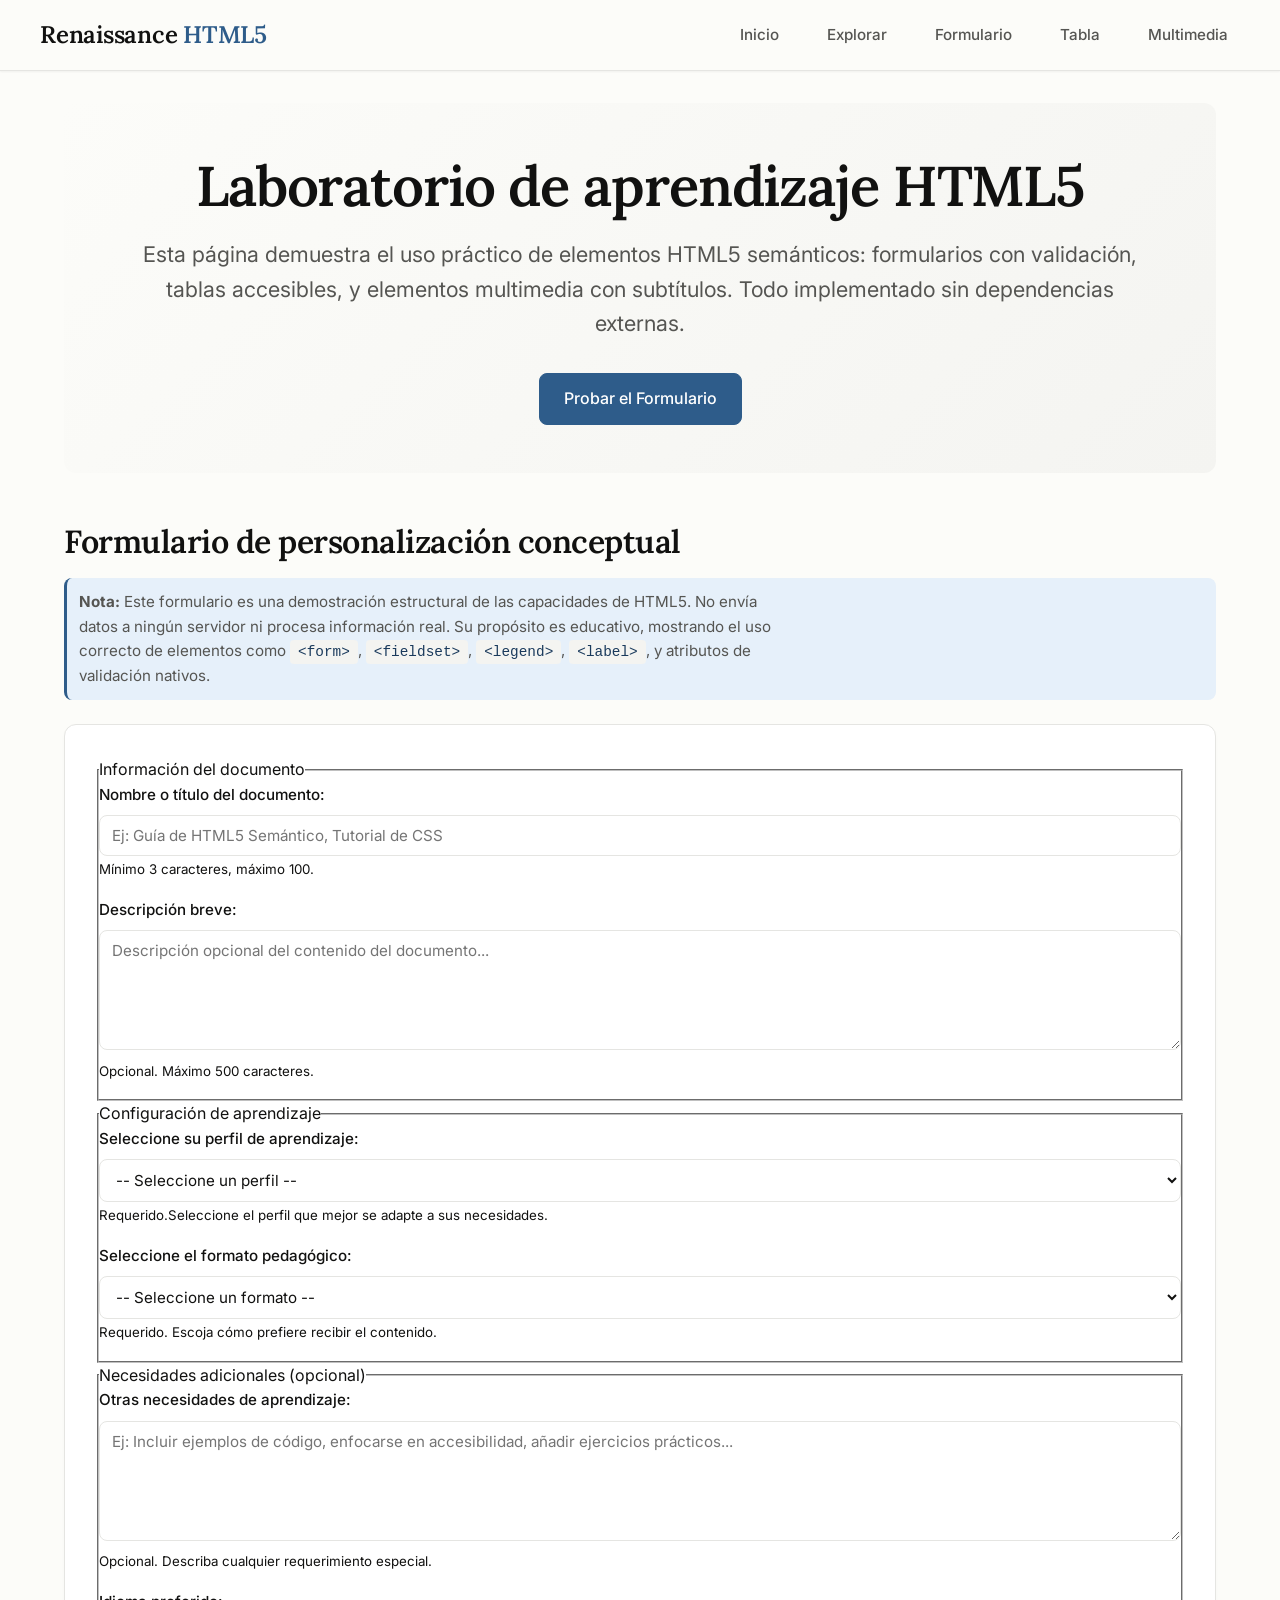
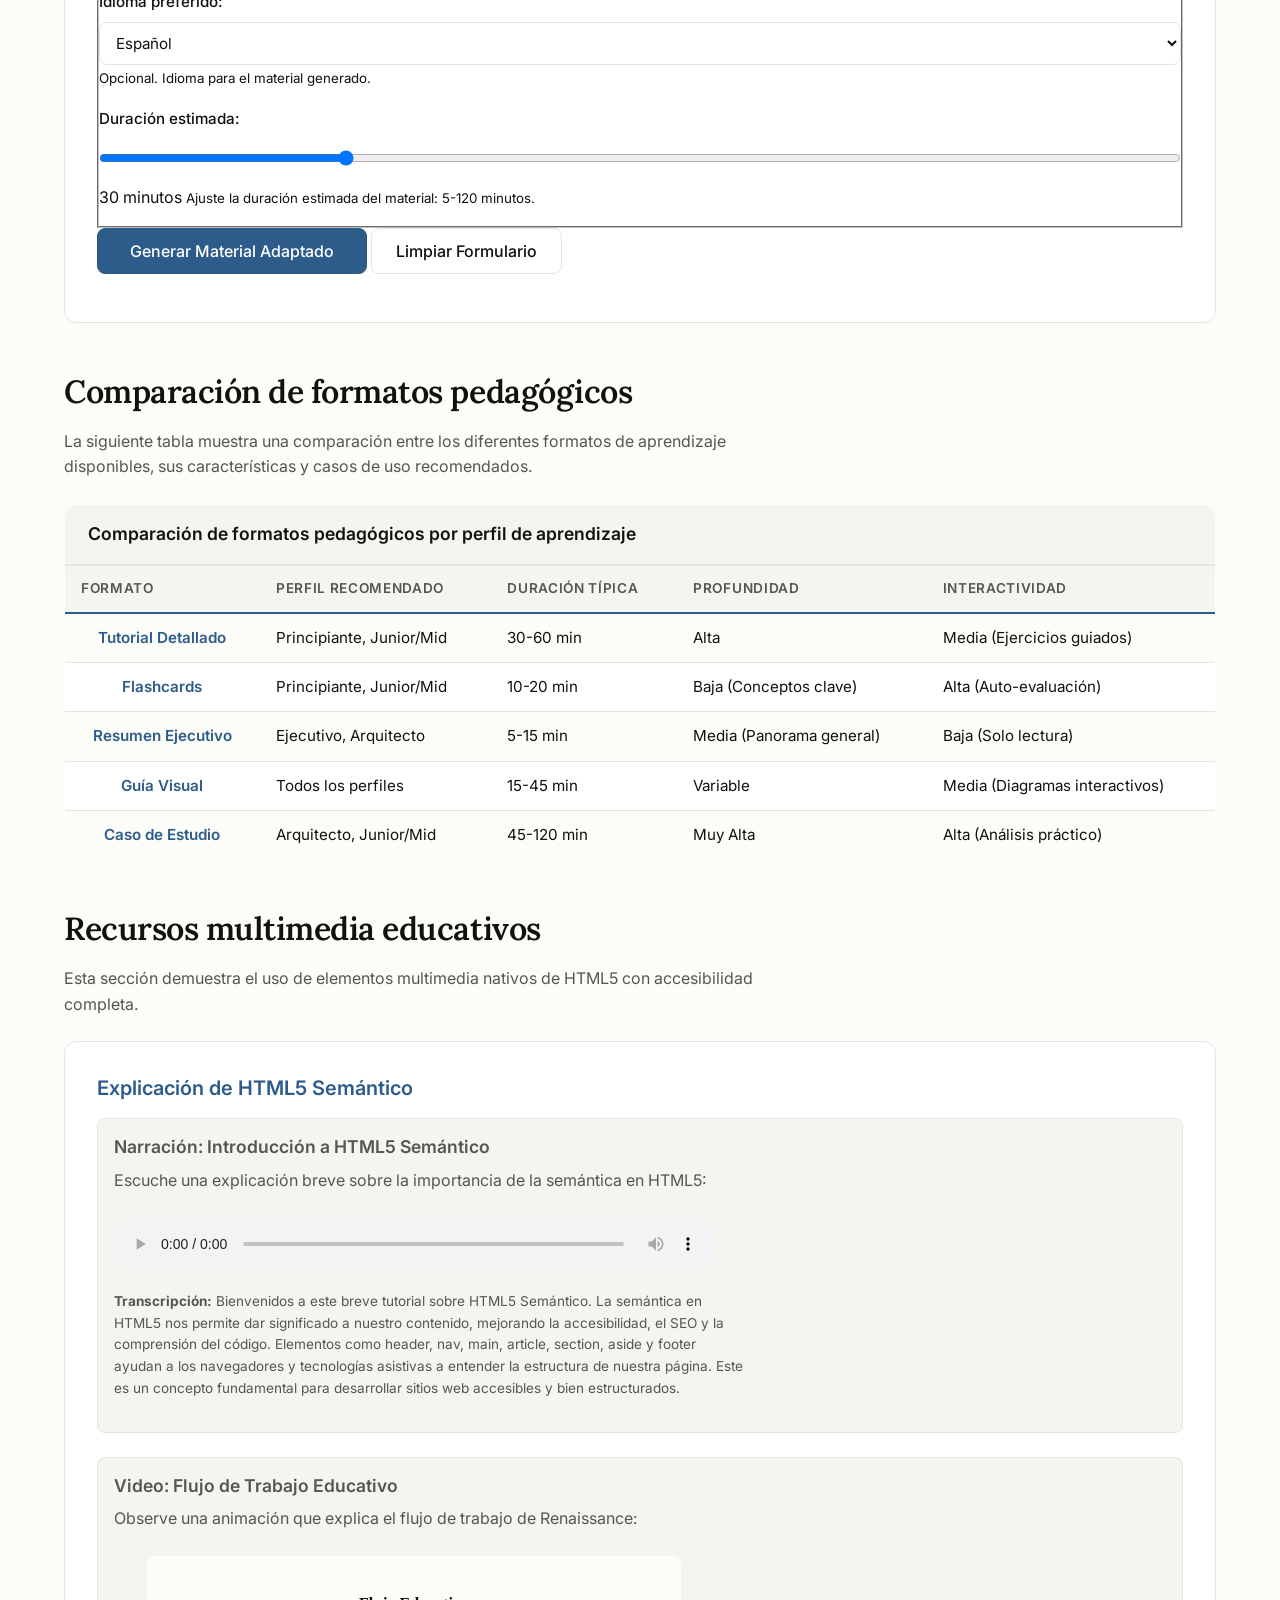
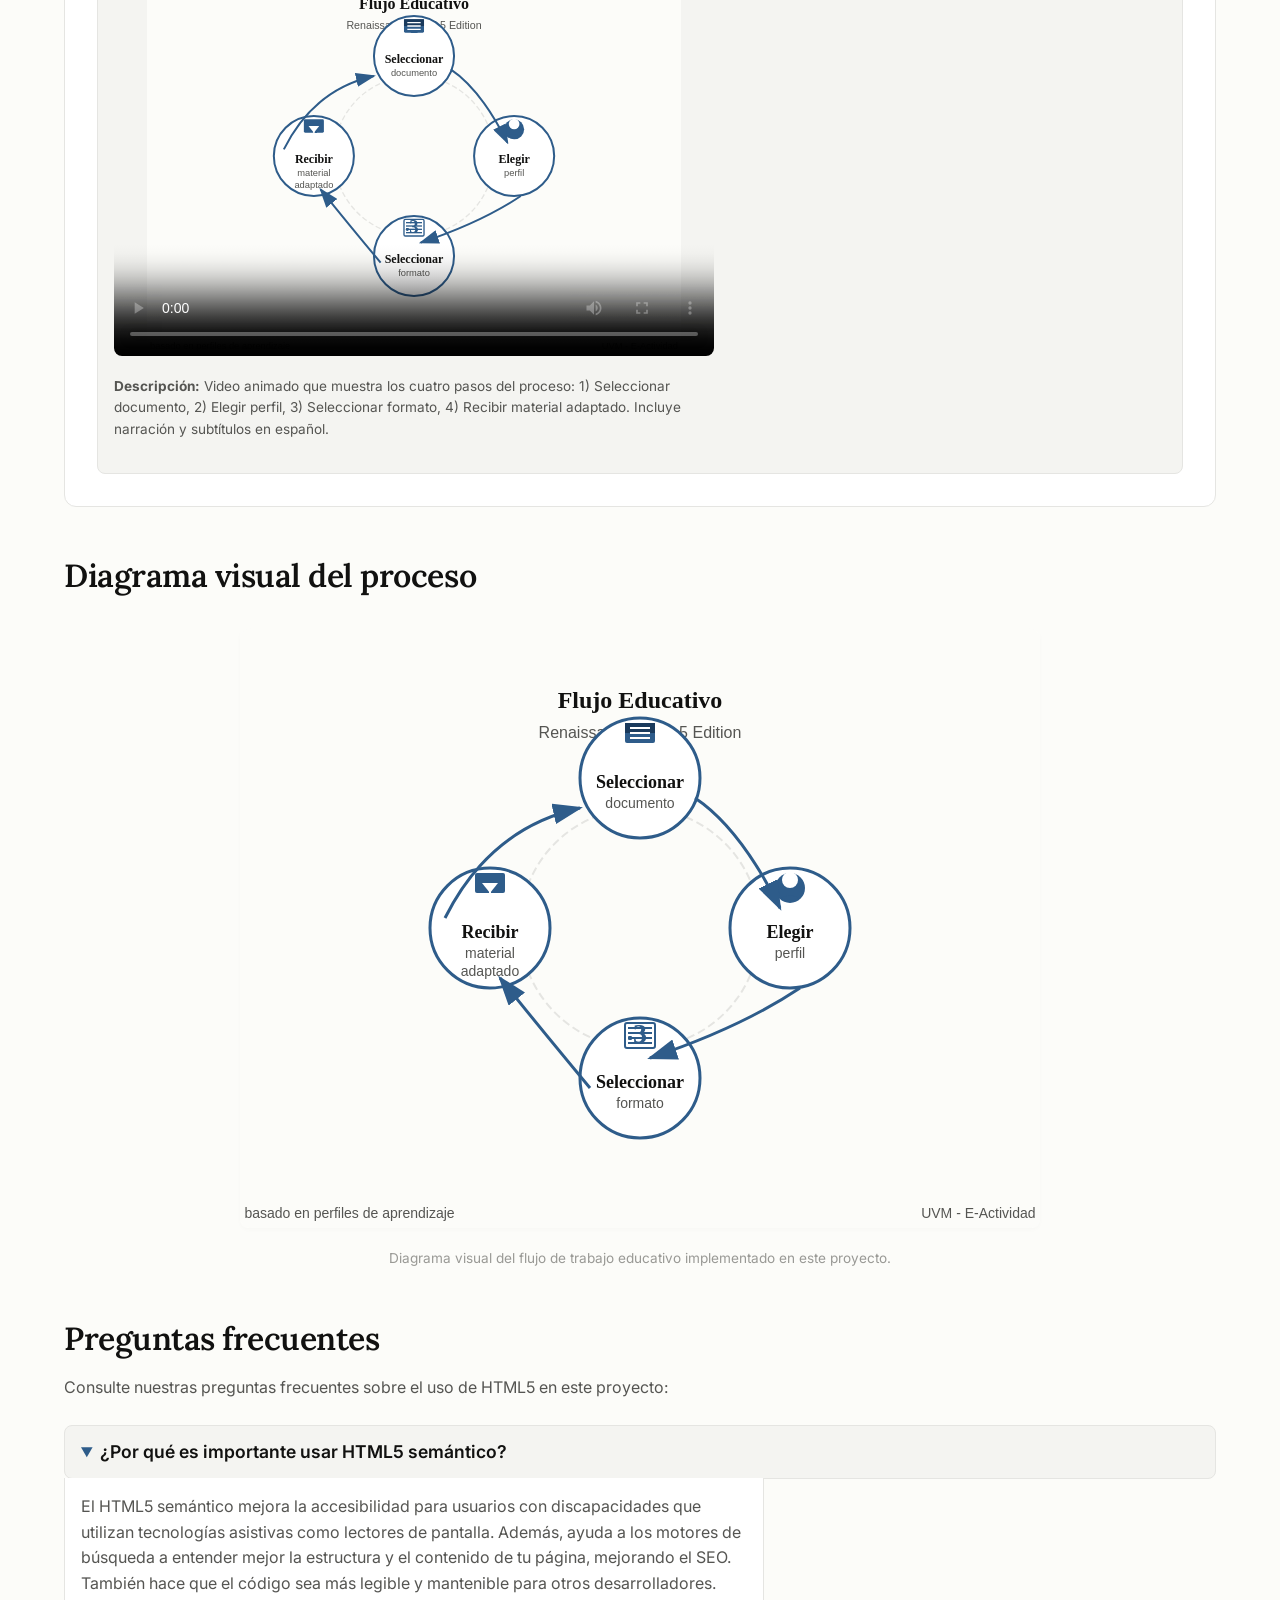
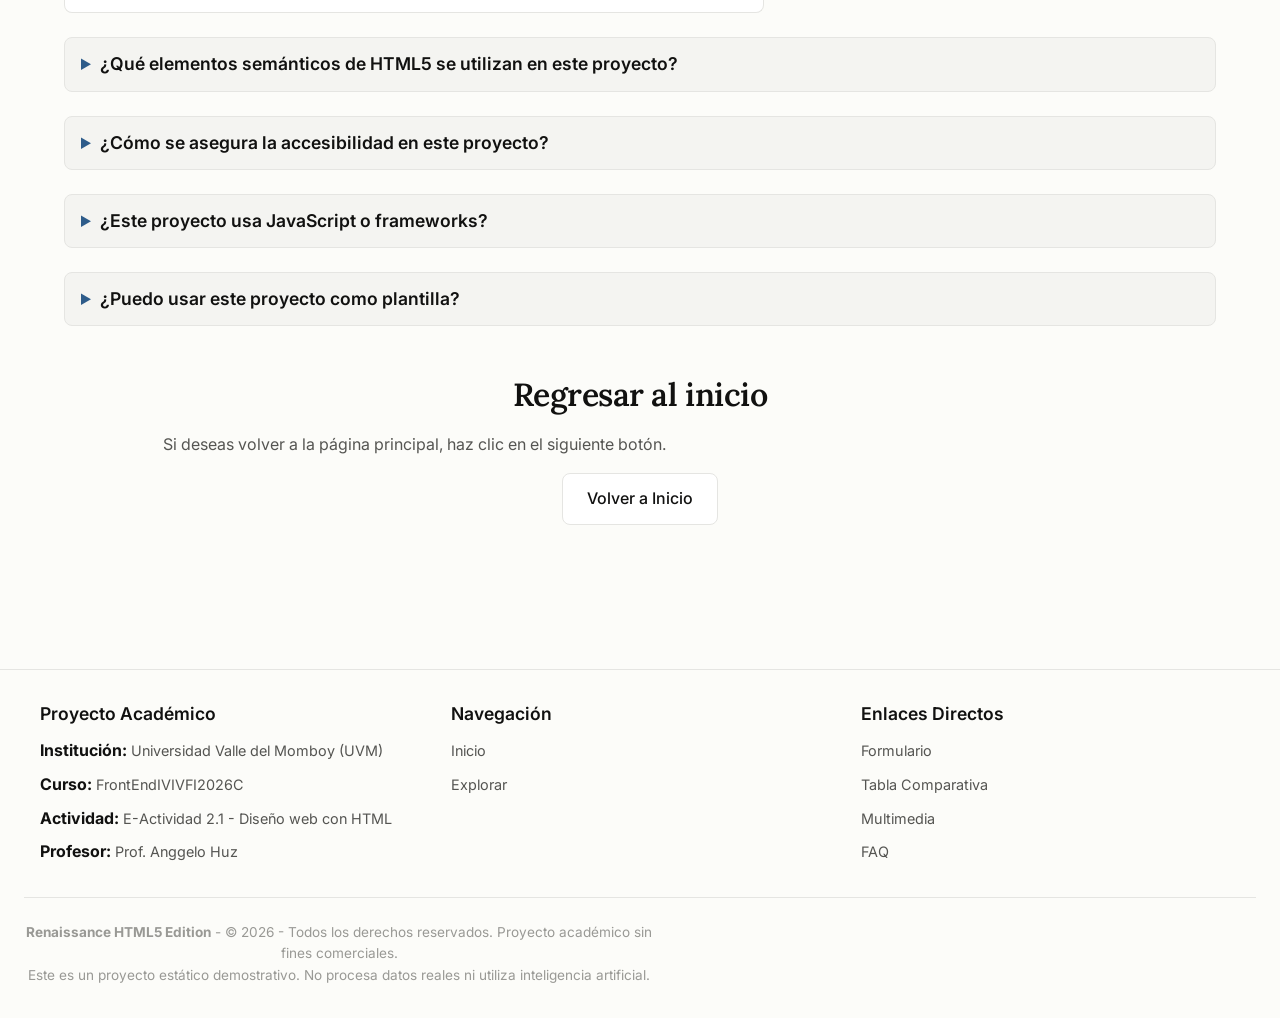
==== explorar.html @ 27e9f356 "feat: implement Renaissance HTML5 academic project" ====
<!DOCTYPE html>
<html lang="es">
<head>
  <meta charset="UTF-8">
  <meta name="viewport" content="width=device-width, initial-scale=1.0">
  <meta name="description" content="Laboratorio de aprendizaje HTML5 - Renaissance HTML5 Edition. Demostración de formularios, tablas y multimedia con HTML5 semántico.">
  <title>Explorar | Laboratorio HTML5 - Renaissance HTML5 Edition</title>
  
  <!-- Fuente Google Fonts (opcional, no crítica para el funcionamiento) -->
  <link rel="preconnect" href="https://fonts.googleapis.com">
  <link rel="preconnect" href="https://fonts.gstatic.com" crossorigin>
  <link href="https://fonts.googleapis.com/css2?family=Inter:wght@400;500;600&family=Lora:ital,wght@0,400;0,600;1,400&display=swap" rel="stylesheet">
  
  <!-- CSS local -->
  <link rel="stylesheet" href="css/styles.css">
</head>
<body>
  <!-- Cabecera con navegación accesible -->
  <header>
    <div class="rn-header-container">
      <a href="index.html" class="rn-brand" aria-label="Página principal de Renaissance HTML5 Edition">
        Renaissance<span> HTML5</span>
      </a>
      <nav aria-label="Navegación principal">
        <ul>
          <li><a href="index.html">Inicio</a></li>
          <li><a href="explorar.html" aria-current="page">Explorar</a></li>
          <li><a href="#formulario" aria-label="Ir a la sección de formulario">Formulario</a></li>
          <li><a href="#tabla" aria-label="Ir a la sección de tabla comparativa">Tabla</a></li>
          <li><a href="#multimedia" aria-label="Ir a la sección de multimedia">Multimedia</a></li>
        </ul>
      </nav>
    </div>
  </header>

  <main>
    <!-- Sección Hero de Explorar -->
    <section class="hero" aria-labelledby="explorar-title">
      <h1 id="explorar-title">Laboratorio de aprendizaje HTML5</h1>
      <p>Esta página demuestra el uso práctico de elementos HTML5 semánticos: formularios con validación, tablas accesibles, y elementos multimedia con subtítulos. Todo implementado sin dependencias externas.</p>
      <a href="#formulario" class="rn-btn rn-btn--primary" aria-label="Ir al formulario de personalización">
        Probar el Formulario
      </a>
    </section>

    <!-- Sección de Formulario de Personalización -->
    <section id="formulario" aria-labelledby="formulario-title">
      <h2 id="formulario-title">Formulario de personalización conceptual</h2>
      
      <div class="form-description">
        <p><strong>Nota:</strong> Este formulario es una demostración estructural de las capacidades de HTML5. No envía datos a ningún servidor ni procesa información real. Su propósito es educativo, mostrando el uso correcto de elementos como <code>&lt;form&gt;</code>, <code>&lt;fieldset&gt;</code>, <code>&lt;legend&gt;</code>, <code>&lt;label&gt;</code>, y atributos de validación nativos.</p>
      </div>

      <form class="form-container" aria-label="Formulario de personalización educativa" method="get" action="#" onsubmit="event.preventDefault();">
        <fieldset>
          <legend>Información del documento</legend>
          
          <div class="form-group">
            <label for="documento-nombre">Nombre o título del documento:</label>
            <input 
              type="text" 
              id="documento-nombre" 
              name="documento-nombre" 
              placeholder="Ej: Guía de HTML5 Semántico, Tutorial de CSS" 
              required 
              minlength="3" 
              maxlength="100"
              aria-describedby="documento-help"
            >
            <small id="documento-help">Mínimo 3 caracteres, máximo 100.</small>
          </div>

          <div class="form-group">
            <label for="documento-descripcion">Descripción breve:</label>
            <textarea 
              id="documento-descripcion" 
              name="documento-descripcion" 
              placeholder="Descripción opcional del contenido del documento..." 
              aria-describedby="descripcion-help"
            ></textarea>
            <small id="descripcion-help">Opcional. Máximo 500 caracteres.</small>
          </div>
        </fieldset>

        <fieldset>
          <legend>Configuración de aprendizaje</legend>
          
          <div class="form-group">
            <label for="perfil">Seleccione su perfil de aprendizaje:</label>
            <select id="perfil" name="perfil" required aria-describedby="perfil-help">
              <option value="" disabled selected>-- Seleccione un perfil --</option>
              <option value="principiante">Principiante - Necesito explicaciones básicas</option>
              <option value="junior">Junior/Mid - Tengo experiencia básica-intermedia</option>
              <option value="arquitecto">Arquitecto - Diseño soluciones complejas</option>
              <option value="ejecutivo">Ejecutivo - Necesito información resumida</option>
            </select>
            <small id="perfil-help">Requerido.Seleccione el perfil que mejor se adapte a sus necesidades.</small>
          </div>

          <div class="form-group">
            <label for="formato">Seleccione el formato pedagógico:</label>
            <select id="formato" name="formato" required aria-describedby="formato-help">
              <option value="" disabled selected>-- Seleccione un formato --</option>
              <option value="tutorial">Tutorial detallado - Explicaciones paso a paso</option>
              <option value="flashcards">Flashcards - Tarjetas de memorización</option>
              <option value="resumen">Resumen ejecutivo - Información condensada</option>
            </select>
            <small id="formato-help">Requerido. Escoja cómo prefiere recibir el contenido.</small>
          </div>
        </fieldset>

        <fieldset>
          <legend>Necesidades adicionales (opcional)</legend>
          
          <div class="form-group">
            <label for="necesidades">Otras necesidades de aprendizaje:</label>
            <textarea 
              id="necesidades" 
              name="necesidades" 
              placeholder="Ej: Incluir ejemplos de código, enfocarse en accesibilidad, añadir ejercicios prácticos..."
              rows="4"
              aria-describedby="necesidades-help"
            ></textarea>
            <small id="necesidades-help">Opcional. Describa cualquier requerimiento especial.</small>
          </div>

          <div class="form-group">
            <label for="idioma">Idioma preferido:</label>
            <select id="idioma" name="idioma" aria-describedby="idioma-help">
              <option value="es" selected>Español</option>
              <option value="en">Inglés</option>
              <option value="pt">Portugués</option>
            </select>
            <small id="idioma-help">Opcional. Idioma para el material generado.</small>
          </div>

          <div class="form-group">
            <label for="duracion">Duración estimada:</label>
            <input 
              type="range" 
              id="duracion" 
              name="duracion" 
              min="5" 
              max="120" 
              value="30" 
              step="5"
              aria-describedby="duracion-help"
            >
            <output for="duracion" id="duracion-value">30 minutos</output>
            <small id="duracion-help">Ajuste la duración estimada del material: <span id="duracion-range">5-120 minutos</span>.</small>
          </div>
        </fieldset>

        <div class="form-group">
          <button type="submit" class="rn-btn rn-btn--primary" aria-label="Enviar formulario de personalización">
            Generar Material Adaptado
          </button>
          <button type="reset" class="rn-btn rn-btn--secondary" aria-label="Restablecer formulario">
            Limpiar Formulario
          </button>
        </div>
      </form>
    </section>

    <!-- Sección de Tabla Comparativa -->
    <section id="tabla" aria-labelledby="tabla-title">
      <h2 id="tabla-title">Comparación de formatos pedagógicos</h2>
      <p>La siguiente tabla muestra una comparación entre los diferentes formatos de aprendizaje disponibles, sus características y casos de uso recomendados.</p>
      
      <div class="table-container">
        <table aria-describedby="tabla-description">
          <caption id="tabla-description">
            Comparación de formatos pedagógicos por perfil de aprendizaje
          </caption>
          <thead>
            <tr>
              <th scope="col">Formato</th>
              <th scope="col">Perfil Recomendado</th>
              <th scope="col">Duración Típica</th>
              <th scope="col">Profundidad</th>
              <th scope="col">Interactividad</th>
            </tr>
          </thead>
          <tbody>
            <tr>
              <th scope="row">Tutorial Detallado</th>
              <td>Principiante, Junior/Mid</td>
              <td>30-60 min</td>
              <td>Alta</td>
              <td>Media (Ejercicios guiados)</td>
            </tr>
            <tr>
              <th scope="row">Flashcards</th>
              <td>Principiante, Junior/Mid</td>
              <td>10-20 min</td>
              <td>Baja (Conceptos clave)</td>
              <td>Alta (Auto-evaluación)</td>
            </tr>
            <tr>
              <th scope="row">Resumen Ejecutivo</th>
              <td>Ejecutivo, Arquitecto</td>
              <td>5-15 min</td>
              <td>Media (Panorama general)</td>
              <td>Baja (Solo lectura)</td>
            </tr>
            <tr>
              <th scope="row">Guía Visual</th>
              <td>Todos los perfiles</td>
              <td>15-45 min</td>
              <td>Variable</td>
              <td>Media (Diagramas interactivos)</td>
            </tr>
            <tr>
              <th scope="row">Caso de Estudio</th>
              <td>Arquitecto, Junior/Mid</td>
              <td>45-120 min</td>
              <td>Muy Alta</td>
              <td>Alta (Análisis práctico)</td>
            </tr>
          </tbody>
        </table>
      </div>
    </section>

    <!-- Sección de Multimedia -->
    <section id="multimedia" aria-labelledby="multimedia-title">
      <h2 id="multimedia-title">Recursos multimedia educativos</h2>
      <p>Esta sección demuestra el uso de elementos multimedia nativos de HTML5 con accesibilidad completa.</p>

      <div class="media-section">
        <h3>Explicación de HTML5 Semántico</h3>
        
        <div class="media-container">
          <!-- Audio -->
          <div class="audio-container">
            <h4>Narración: Introducción a HTML5 Semántico</h4>
            <p>Escuche una explicación breve sobre la importancia de la semántica en HTML5:</p>
            <audio 
              controls 
              preload="metadata"
              aria-label="Narración educativa sobre HTML5 Semántico"
            >
              <source src="assets/audio/html5-semantico.mp3" type="audio/mpeg">
              <p class="media-caption">
                Su navegador no soporta el elemento de audio. 
                <a href="assets/audio/html5-semantico.mp3" download>Descargar archivo MP3</a> (2.4 MB, 2 minutos 30 segundos).
              </p>
            </audio>
            <p class="media-caption">
              <strong>Transcripción:</strong> 
              Bienvenidos a este breve tutorial sobre HTML5 Semántico. 
              La semántica en HTML5 nos permite dar significado a nuestro contenido, 
              mejorando la accesibilidad, el SEO y la comprensión del código. 
              Elementos como header, nav, main, article, section, aside y footer 
              ayudan a los navegadores y tecnologías asistivas a entender la estructura 
              de nuestra página. Este es un concepto fundamental para desarrollar 
              sitios web accesibles y bien estructurados.
            </p>
          </div>

          <!-- Video -->
          <div class="video-container">
            <h4>Video: Flujo de Trabajo Educativo</h4>
            <p>Observe una animación que explica el flujo de trabajo de Renaissance:</p>
            <video 
              controls 
              preload="metadata"
              poster="assets/images/educational-workflow.svg"
              width="600" 
              height="400"
              aria-label="Video explicativo del flujo de trabajo educativo"
            >
              <source src="assets/video/flujo-educativo.mp4" type="video/mp4">
              <track 
                src="assets/video/flujo-educativo.es.vtt" 
                kind="subtitles" 
                srclang="es" 
                label="Español" 
                default
              >
              <p class="media-caption">
                Su navegador no soporta el elemento de video. 
                <a href="assets/video/flujo-educativo.mp4" download>Descargar archivo MP4</a> (5.2 MB, H.264, 1 minuto 15 segundos).
              </p>
            </video>
            <p class="media-caption">
              <strong>Descripción:</strong> 
              Video animado que muestra los cuatro pasos del proceso: 
              1) Seleccionar documento, 2) Elegir perfil, 3) Seleccionar formato, 
              4) Recibir material adaptado. Incluye narración y subtítulos en español.
            </p>
          </div>
        </div>
      </div>
    </section>

    <!-- Sección con Figura Ilustrativa -->
    <section aria-labelledby="imagen-title">
      <h2 id="imagen-title">Diagrama visual del proceso</h2>
      <figure class="figure-container">
        <img 
          src="assets/images/educational-workflow.svg" 
          alt="Diagrama de flujo circular con cuatro pasos: Seleccionar documento (icono de libro), Elegir perfil (icono de usuario), Seleccionar formato (icono de lista), Recibir material adaptado (icono de descarga). Cada paso conectado por flechas en sentido horario." 
          width="800" 
          height="600"
        >
        <figcaption>
          Diagrama visual del flujo de trabajo educativo implementado en este proyecto.
        </figcaption>
      </figure>
    </section>

    <!-- Sección FAQ con Details/Summary -->
    <section aria-labelledby="faq-title">
      <h2 id="faq-title">Preguntas frecuentes</h2>
      <p>Consulte nuestras preguntas frecuentes sobre el uso de HTML5 en este proyecto:</p>
      
      <div role="region" aria-label="Preguntas frecuentes">
        <details class="details-faq" open>
          <summary>¿Por qué es importante usar HTML5 semántico?</summary>
          <p>
            El HTML5 semántico mejora la accesibilidad para usuarios con discapacidades 
            que utilizan tecnologías asistivas como lectores de pantalla. Además, ayuda 
            a los motores de búsqueda a entender mejor la estructura y el contenido 
            de tu página, mejorando el SEO. También hace que el código sea más legible 
            y mantenible para otros desarrolladores.
          </p>
        </details>

        <details class="details-faq">
          <summary>¿Qué elementos semánticos de HTML5 se utilizan en este proyecto?</summary>
          <p>
            Este proyecto utiliza: <code>&lt;header&gt;</code>, <code>&lt;nav&gt;</code>, 
            <code>&lt;main&gt;</code>, <code>&lt;article&gt;</code>, <code>&lt;section&gt;</code>, 
            <code>&lt;footer&gt;</code>, <code>&lt;figure&gt;</code>, <code>&lt;figcaption&gt;</code>, 
            <code>&lt;form&gt;</code>, <code>&lt;fieldset&gt;</code>, <code>&lt;legend&gt;</code>, 
            <code>&lt;table&gt;</code>, <code>&lt;caption&gt;</code>, <code>&lt;thead&gt;</code>, 
            <code>&lt;tbody&gt;</code>, <code>&lt;th&gt;</code>, <code>&lt;audio&gt;</code>, 
            <code>&lt;video&gt;</code>, <code>&lt;track&gt;</code>, <code>&lt;details&gt;</code>, 
            y <code>&lt;summary&gt;</code>.
          </p>
        </details>

        <details class="details-faq">
          <summary>¿Cómo se asegura la accesibilidad en este proyecto?</summary>
          <p>
            La accesibilidad se garantiza mediante: 
            <ul>
              <li>Uso de elementos semánticos HTML5</li>
              <li>Atributos <code>aria-</code> apropiados</li>
              <li>Textos alternativos (<code>alt</code>) en imágenes</li>
              <li>Etiquetas (<code>label</code>) asociadas a todos los controles de formulario</li>
              <li>Estructura de tablas con <code>scope</code>, <code>caption</code>, <code>thead</code>, <code>tbody</code></li>
              <li>Subtítulos y transcripciones para multimedia</li>
              <li>Colores con contraste adecuado (WCAG AA/AAA)</li>
              <li>Navegación por teclado completa</li>
              <li>Estados de foco visibles</li>
            </ul>
          </p>
        </details>

        <details class="details-faq">
          <summary>¿Este proyecto usa JavaScript o frameworks?</summary>
          <p>
            No. Este es un proyecto <strong>100% estático</strong> basado exclusivamente 
            en HTML5 y CSS3. No utiliza JavaScript (excepto el mínimo necesario para el 
            atribulo <code>onsubmit</code> preventDefault en el formulario demostrativo), 
            ni frameworks como React, Vue, Angular, Bootstrap, Tailwind u otros. 
            El objetivo es demostrar las capacidades nativas del navegador sin 
            dependencias externas.
          </p>
        </details>

        <details class="details-faq">
          <summary>¿Puedo usar este proyecto como plantilla?</summary>
          <p>
            Sí, puedes usar este proyecto como referencia para tus propios trabajos. 
            Sin embargo, recuerda que este es un proyecto académico específico para 
            la E-Actividad 2.1 del curso FrontEndIVIVFI2026C de la UVM. Asegúrate de 
            personalizarlo y adaptarlo a tus necesidades, y de dar el crédito 
            apropiado si reutilizas partes significativas del código.
          </p>
        </details>
      </div>
    </section>

    <!-- CTA de regreso -->
    <section class="text-center" aria-label="Sección de retorno">
      <h2>Regresar al inicio</h2>
      <p>Si deseas volver a la página principal, haz clic en el siguiente botón.</p>
      <a href="index.html" class="rn-btn rn-btn--secondary" aria-label="Regresar a la página principal">
        Volver a Inicio
      </a>
    </section>
  </main>

  <!-- Pie de página -->
  <footer>
    <div class="footer-container">
      <div class="footer-section">
        <h4>Proyecto Académico</h4>
        <ul>
          <li><strong>Institución:</strong> <span>Universidad Valle del Momboy (UVM)</span></li>
          <li><strong>Curso:</strong> <span>FrontEndIVIVFI2026C</span></li>
          <li><strong>Actividad:</strong> <span>E-Actividad 2.1 - Diseño web con HTML</span></li>
          <li><strong>Profesor:</strong> <span>Prof. Anggelo Huz</span></li>
        </ul>
      </div>
      <div class="footer-section">
        <h4>Navegación</h4>
        <ul>
          <li><a href="index.html">Inicio</a></li>
          <li><a href="explorar.html">Explorar</a></li>
        </ul>
      </div>
      <div class="footer-section">
        <h4>Enlaces Directos</h4>
        <ul>
          <li><a href="#formulario">Formulario</a></li>
          <li><a href="#tabla">Tabla Comparativa</a></li>
          <li><a href="#multimedia">Multimedia</a></li>
          <li><a href="#faq-title">FAQ</a></li>
        </ul>
      </div>
    </div>
    <div class="footer-bottom">
      <p>
        <strong>Renaissance HTML5 Edition</strong> - © 2026 - Todos los derechos reservados.
        Proyecto académico sin fines comerciales.
      </p>
      <p class="text-faint">
        Este es un proyecto estático demostrativo. No procesa datos reales ni utiliza inteligencia artificial.
      </p>
    </div>
  </footer>

  <!-- JavaScript mínimo para el control de duración -->
  <script>
    // Este es el único JavaScript en el proyecto: para demostrar el elemento output
    // asociado al range input, como parte de la especificación de HTML5.
    document.addEventListener('DOMContentLoaded', function() {
      const duracionInput = document.getElementById('duracion');
      const duracionValue = document.getElementById('duracion-value');
      
      if (duracionInput && duracionValue) {
        duracionInput.addEventListener('input', function() {
          duracionValue.textContent = this.value + ' minutos';
        });
      }
    });
  </script>
</body>
</html>
---- css/styles.css ----
/* =====================================================================
   Renaissance HTML5 Edition - Stylesheet
   Universidad Valle del Momboy (UVM) - E-Actividad 2.1
   Diseño web con HTML5 - FrontEndIVIVFI2026C
   ===================================================================== */

/* =====================================================================
   DESIGN TOKENS - Variables CSS
   ===================================================================== */
:root {
  /* --- Paleta de Colores --- */
  --color-canvas: #FCFCF9;
  --color-surface: #FFFFFF;
  --color-surface-alt: #F4F4F1;
  
  --color-ink: #111110;
  --color-ink-muted: #555552;
  --color-ink-faint: #999995;
  
  --color-brand: #2E5C8A;
  --color-brand-subtle: #E6F0FA;
  --color-brand-strong: #1A3A5C;
  
  --color-source: #6B4C9A;
  --color-source-subtle: #F3EEFA;
  
  --color-success: #287A4F;
  --color-warning: #B37700;
  --color-critical: #C92A2A;
  --color-info: #0066CC;
  
  --color-border: #E5E5E2;
  --color-focus: rgba(46, 92, 138, 0.4);
  
  /* --- Tipografía --- */
  --font-ui: 'Inter', -apple-system, BlinkMacSystemFont, 'Segoe UI', Roboto, Oxygen, Ubuntu, sans-serif;
  --font-editorial: 'Lora', Georgia, 'Times New Roman', serif;
  
  /* --- Espaciado --- */
  --spacing-4: 0.25rem;
  --spacing-8: 0.5rem;
  --spacing-12: 0.75rem;
  --spacing-16: 1rem;
  --spacing-24: 1.5rem;
  --spacing-32: 2rem;
  --spacing-48: 3rem;
  --spacing-64: 4rem;
  
  /* --- Radios --- */
  --radius-sm: 4px;
  --radius-md: 8px;
  --radius-lg: 12px;
  
  /* --- Sombras --- */
  --elevation-card: 0 2px 4px rgba(0, 0, 0, 0.02);
  --elevation-nav: 0 1px 2px rgba(0, 0, 0, 0.05);
  
  /* --- Transiciones --- */
  --transition-fast: 0.15s ease;
  --transition-normal: 0.25s ease;
}

/* =====================================================================
   RESET Y BASE
   ===================================================================== */
*, *::before, *::after {
  box-sizing: border-box;
  margin: 0;
  padding: 0;
}

html {
  scroll-behavior: smooth;
}

body {
  background-color: var(--color-canvas);
  color: var(--color-ink);
  font-family: var(--font-ui);
  font-size: 16px;
  line-height: 1.6;
  -webkit-font-smoothing: antialiased;
  -moz-osx-font-smoothing: grayscale;
}

/* =====================================================================
   SELECTORES DE REDUCCIÓN DE MOVIMIENTO
   ===================================================================== */
@media (prefers-reduced-motion: reduce) {
  html {
    scroll-behavior: auto;
  }
  *,
  *::before,
  *::after {
    animation-duration: 0.01ms !important;
    animation-iteration-count: 1 !important;
    transition-duration: 0.01ms !important;
  }
}

/* =====================================================================
   TIPOGRAFÍA EDITORIAL
   ===================================================================== */
h1 {
  font-family: var(--font-editorial);
  font-weight: 600;
  font-size: 2.5rem;
  color: var(--color-ink);
  letter-spacing: -0.02em;
  line-height: 1.25;
  margin-top: 0;
  margin-bottom: var(--spacing-16);
}

h2 {
  font-family: var(--font-editorial);
  font-weight: 600;
  font-size: 2rem;
  color: var(--color-ink);
  letter-spacing: -0.015em;
  line-height: 1.3;
  margin-top: 0;
  margin-bottom: var(--spacing-16);
}

h3 {
  font-family: var(--font-ui);
  font-weight: 600;
  font-size: 1.25rem;
  color: var(--color-ink);
  line-height: 1.4;
  margin-top: 0;
  margin-bottom: var(--spacing-8);
}

h4 {
  font-family: var(--font-ui);
  font-weight: 600;
  font-size: 1.1rem;
  color: var(--color-ink-muted);
  line-height: 1.4;
  margin-top: 0;
  margin-bottom: var(--spacing-8);
}

p {
  font-family: var(--font-ui);
  line-height: 1.6;
  color: var(--color-ink-muted);
  max-width: 70ch;
  margin-top: 0;
  margin-bottom: var(--spacing-16);
}

.rn-caption {
  font-family: var(--font-ui);
  font-size: 0.85rem;
  color: var(--color-ink-muted);
  line-height: 1.5;
}

.rn-overline {
  font-family: var(--font-ui);
  font-size: 0.75rem;
  font-weight: 600;
  letter-spacing: 0.05em;
  text-transform: uppercase;
  color: var(--color-ink-faint);
}

/* Estilos para citas y bloques de código */
blockquote {
  background: var(--color-source-subtle);
  border-left: 3px solid var(--color-source);
  padding: var(--spacing-12) var(--spacing-16);
  border-radius: var(--radius-sm);
  color: var(--color-ink);
  font-size: 0.95rem;
  line-height: 1.5;
  margin-bottom: var(--spacing-16);
}

code {
  font-family: 'Fira Code', 'Consolas', monospace;
  font-size: 0.9rem;
  background: var(--color-surface-alt);
  padding: var(--spacing-4) var(--spacing-8);
  border-radius: var(--radius-sm);
  color: var(--color-brand-strong);
}

/* =====================================================================
   ESTRUCTURA DE LA PÁGINA
   ===================================================================== */

/* --- Cabecera --- */
header {
  border-bottom: 1px solid var(--color-border);
  padding: var(--spacing-16) var(--spacing-24);
  background: var(--color-canvas);
  position: sticky;
  top: 0;
  z-index: 100;
  box-shadow: var(--elevation-nav);
}

.rn-header-container {
  display: flex;
  align-items: center;
  justify-content: space-between;
  max-width: 1200px;
  margin: 0 auto;
}

.rn-brand {
  font-family: var(--font-editorial);
  font-size: 1.5rem;
  font-weight: 600;
  color: var(--color-ink);
  letter-spacing: -0.01em;
  text-decoration: none;
}

.rn-brand span {
  color: var(--color-brand);
}

/* Navegación */
nav ul {
  list-style: none;
  display: flex;
  gap: var(--spacing-16);
}

nav a {
  text-decoration: none;
  color: var(--color-ink-muted);
  font-family: var(--font-ui);
  font-weight: 500;
  font-size: 0.95rem;
  padding: var(--spacing-8) var(--spacing-12);
  border-radius: var(--radius-md);
  transition: all var(--transition-fast);
}

nav a:hover,
nav a:focus {
  color: var(--color-ink);
  background: var(--color-surface-alt);
}

nav a:focus-visible {
  outline: 2px solid var(--color-focus);
  outline-offset: 2px;
}

/* --- Contenido Principal --- */
main {
  max-width: 1200px;
  margin: 0 auto;
  padding: var(--spacing-32) var(--spacing-24);
}

section {
  margin-bottom: var(--spacing-48);
}

article {
  margin-bottom: var(--spacing-32);
}

/* --- Hero Section --- */
.hero {
  text-align: center;
  padding: var(--spacing-48) var(--spacing-24);
  background: linear-gradient(135deg, var(--color-canvas) 0%, var(--color-surface-alt) 100%);
  border-radius: var(--radius-lg);
  margin-bottom: var(--spacing-48);
}

.hero h1 {
  font-size: 3rem;
  margin-bottom: var(--spacing-16);
}

.hero p {
  font-size: 1.25rem;
  color: var(--color-ink-muted);
  max-width: 80ch;
  margin: 0 auto var(--spacing-32);
}

/* --- Tarjetas de Perfil --- */
.profiles-grid {
  display: grid;
  grid-template-columns: repeat(auto-fit, minmax(280px, 1fr));
  gap: var(--spacing-24);
  margin: var(--spacing-32) 0;
}

.profile-card {
  background: var(--color-surface);
  border: 1px solid var(--color-border);
  border-radius: var(--radius-lg);
  padding: var(--spacing-24);
  box-shadow: var(--elevation-card);
  transition: transform var(--transition-normal), box-shadow var(--transition-normal);
}

.profile-card:hover {
  transform: translateY(-2px);
  box-shadow: 0 4px 12px rgba(0, 0, 0, 0.05);
}

.profile-card h3 {
  color: var(--color-brand);
  margin-bottom: var(--spacing-8);
}

.profile-card .icon {
  font-size: 2.5rem;
  margin-bottom: var(--spacing-16);
  color: var(--color-brand);
}

/* --- Lista de Flujo de Trabajo --- */
.workflow-list {
  list-style: none;
  counter-reset: step-counter;
  padding-left: 0;
}

.workflow-list li {
  counter-increment: step-counter;
  display: flex;
  align-items: flex-start;
  gap: var(--spacing-16);
  margin-bottom: var(--spacing-16);
  padding: var(--spacing-12);
  background: var(--color-surface);
  border: 1px solid var(--color-border);
  border-radius: var(--radius-md);
}

.workflow-list li::before {
  content: counter(step-counter);
  font-family: var(--font-editorial);
  font-size: 1.5rem;
  font-weight: 600;
  color: var(--color-brand);
  min-width: 40px;
  text-align: center;
}

.workflow-list li strong {
  display: block;
  color: var(--color-ink);
  margin-bottom: var(--spacing-4);
}

.workflow-list li p {
  margin-bottom: 0;
  font-size: 0.95rem;
}

/* --- Botones --- */
.rn-btn {
  display: inline-flex;
  align-items: center;
  justify-content: center;
  gap: var(--spacing-8);
  border-radius: var(--radius-md);
  font-family: var(--font-ui);
  font-weight: 500;
  font-size: 1rem;
  padding: var(--spacing-12) var(--spacing-24);
  cursor: pointer;
  text-decoration: none;
  border: 1px solid transparent;
  transition: all var(--transition-fast);
}

.rn-btn:focus-visible {
  outline: 2px solid var(--color-focus);
  outline-offset: 2px;
}

.rn-btn--primary {
  background-color: var(--color-brand);
  color: #FFFFFF;
  border-color: var(--color-brand);
}

.rn-btn--primary:hover {
  background-color: var(--color-brand-strong);
  border-color: var(--color-brand-strong);
}

.rn-btn--secondary {
  background-color: var(--color-surface);
  color: var(--color-ink);
  border-color: var(--color-border);
}

.rn-btn--secondary:hover {
  background-color: var(--color-surface-alt);
}

/* --- Formularios --- */
.form-container {
  background: var(--color-surface);
  border: 1px solid var(--color-border);
  border-radius: var(--radius-lg);
  padding: var(--spacing-32);
  box-shadow: var(--elevation-card);
}

.form-container h2 {
  margin-bottom: var(--spacing-24);
  color: var(--color-brand);
}

.form-description {
  margin-bottom: var(--spacing-24);
  padding: var(--spacing-12);
  background: var(--color-brand-subtle);
  border-radius: var(--radius-md);
  border-left: 3px solid var(--color-brand);
}

.form-description p {
  font-size: 0.95rem;
  margin-bottom: 0;
}

.fieldset {
  border: 1px solid var(--color-border);
  border-radius: var(--radius-md);
  padding: var(--spacing-24);
  margin-bottom: var(--spacing-24);
}

.legend {
  font-family: var(--font-ui);
  font-weight: 600;
  font-size: 1.1rem;
  color: var(--color-ink);
  padding: 0 var(--spacing-8);
}

.form-group {
  margin-bottom: var(--spacing-16);
}

.form-group label {
  display: block;
  font-family: var(--font-ui);
  font-weight: 500;
  font-size: 0.95rem;
  color: var(--color-ink);
  margin-bottom: var(--spacing-8);
}

.form-group label[for] {
  cursor: pointer;
}

.form-group input,
.form-group select,
.form-group textarea {
  width: 100%;
  padding: var(--spacing-10, 0.625rem) var(--spacing-12);
  border: 1px solid var(--color-border);
  border-radius: var(--radius-md);
  font-family: var(--font-ui);
  font-size: 0.95rem;
  color: var(--color-ink);
  background: var(--color-surface);
  transition: border-color var(--transition-fast), box-shadow var(--transition-fast);
}

.form-group input:focus,
.form-group select:focus,
.form-group textarea:focus {
  outline: none;
  border-color: var(--color-brand);
  box-shadow: 0 0 0 3px var(--color-brand-subtle);
}

.form-group input:focus-visible,
.form-group select:focus-visible,
.form-group textarea:focus-visible {
  outline: 2px solid var(--color-focus);
  outline-offset: -2px;
}

.form-group input:hover,
.form-group select:hover,
.form-group textarea:hover {
  border-color: var(--color-brand-strong);
}

.form-group textarea {
  min-height: 120px;
  resize: vertical;
}

.form-group input[type="submit"],
.form-group button[type="submit"] {
  width: auto;
  padding: var(--spacing-12) var(--spacing-32);
  background: var(--color-brand);
  color: #FFFFFF;
  border: 1px solid var(--color-brand);
  border-radius: var(--radius-md);
  font-family: var(--font-ui);
  font-weight: 500;
  font-size: 1rem;
  cursor: pointer;
  transition: background-color var(--transition-fast);
}

.form-group input[type="submit"]:hover,
.form-group button[type="submit"]:hover {
  background: var(--color-brand-strong);
}

/* --- Tablas --- */
.table-container {
  overflow-x: auto;
  margin: var(--spacing-24) 0;
}

table {
  width: 100%;
  border-collapse: collapse;
  background: var(--color-surface);
  border: 1px solid var(--color-border);
  border-radius: var(--radius-lg);
  overflow: hidden;
}

caption {
  font-family: var(--font-ui);
  font-weight: 600;
  font-size: 1.1rem;
  color: var(--color-ink);
  text-align: left;
  padding: var(--spacing-16) var(--spacing-24);
  background: var(--color-surface-alt);
  border-bottom: 1px solid var(--color-border);
}

thead {
  background: var(--color-surface-alt);
}

thead th {
  font-family: var(--font-ui);
  font-weight: 600;
  font-size: 0.85rem;
  color: var(--color-ink-muted);
  text-align: left;
  padding: var(--spacing-12) var(--spacing-16);
  text-transform: uppercase;
  letter-spacing: 0.05em;
}

th[scope="col"] {
  border-bottom: 2px solid var(--color-brand);
}

tbody td,
tbody th {
  padding: var(--spacing-12) var(--spacing-16);
  border-bottom: 1px solid var(--color-border);
  font-family: var(--font-ui);
  font-size: 0.95rem;
  color: var(--color-ink);
}

tbody tr:nth-child(even) {
  background: var(--color-surface);
}

tbody tr:nth-child(odd) {
  background: var(--color-canvas);
}

tbody tr:hover {
  background: var(--color-brand-subtle);
}

th[scope="row"] {
  font-weight: 600;
  color: var(--color-brand);
}

/* --- Multimedia --- */
.figure-container {
  text-align: center;
  margin: var(--spacing-32) 0;
}

.figure-container img,
.figure-container svg {
  max-width: 100%;
  height: auto;
  border-radius: var(--radius-md);
  box-shadow: var(--elevation-card);
}

.figure-container figcaption {
  margin-top: var(--spacing-12);
  font-family: var(--font-ui);
  font-size: 0.85rem;
  color: var(--color-ink-faint);
}

.media-section {
  background: var(--color-surface);
  border: 1px solid var(--color-border);
  border-radius: var(--radius-lg);
  padding: var(--spacing-32);
  margin: var(--spacing-24) 0;
}

.media-section h3 {
  margin-bottom: var(--spacing-16);
  color: var(--color-brand);
}

.media-container {
  display: grid;
  gap: var(--spacing-24);
}

.audio-container,
.video-container {
  background: var(--color-surface-alt);
  border-radius: var(--radius-md);
  padding: var(--spacing-16);
  border: 1px solid var(--color-border);
}

.audio-container audio,
.video-container video {
  width: 100%;
  max-width: 600px;
  border-radius: var(--radius-md);
  margin-top: var(--spacing-8);
}

.media-caption {
  margin-top: var(--spacing-12);
  font-family: var(--font-ui);
  font-size: 0.85rem;
  color: var(--color-ink-muted);
}

/* --- Details/Summary (FAQ) --- */
.details-faq {
  margin: var(--spacing-24) 0;
}

.details-faq summary {
  font-family: var(--font-ui);
  font-weight: 600;
  font-size: 1.1rem;
  color: var(--color-ink);
  padding: var(--spacing-12) var(--spacing-16);
  background: var(--color-surface-alt);
  border: 1px solid var(--color-border);
  border-radius: var(--radius-md);
  cursor: pointer;
  transition: background-color var(--transition-fast);
}

.details-faq summary:hover {
  background: var(--color-brand-subtle);
}

.details-faq summary:focus-visible {
  outline: 2px solid var(--color-focus);
  outline-offset: -2px;
}

.details-faq summary::marker {
  color: var(--color-brand);
}

.details-faq p {
  padding: var(--spacing-16);
  background: var(--color-surface);
  border: 1px solid var(--color-border);
  border-top: none;
  border-radius: 0 0 var(--radius-md) var(--radius-md);
  margin-top: -1px;
}

/* --- Pie de Página --- */
footer {
  border-top: 1px solid var(--color-border);
  padding: var(--spacing-32) var(--spacing-24);
  background: var(--color-canvas);
  margin-top: var(--spacing-64);
}

.footer-container {
  max-width: 1200px;
  margin: 0 auto;
  display: grid;
  grid-template-columns: repeat(auto-fit, minmax(250px, 1fr));
  gap: var(--spacing-32);
}

.footer-section h4 {
  color: var(--color-ink);
  margin-bottom: var(--spacing-12);
}

.footer-section ul {
  list-style: none;
}

.footer-section li {
  margin-bottom: var(--spacing-8);
}

.footer-section a,
.footer-section span {
  font-family: var(--font-ui);
  font-size: 0.9rem;
  color: var(--color-ink-muted);
  text-decoration: none;
}

.footer-section a:hover {
  color: var(--color-brand);
}

.footer-bottom {
  text-align: center;
  margin-top: var(--spacing-24);
  padding-top: var(--spacing-24);
  border-top: 1px solid var(--color-border);
}

.footer-bottom p {
  font-size: 0.85rem;
  color: var(--color-ink-faint);
  margin-bottom: 0;
}

/* =====================================================================
   DISEÑO RESPONSIVE
   ===================================================================== */

/* --- Tablet y Escritorio --- */
@media (min-width: 768px) {
  h1 {
    font-size: 3rem;
  }
  
  .rn-header-container {
    max-width: 1200px;
    margin: 0 auto;
  }
  
  nav ul {
    gap: var(--spacing-24);
  }
  
  .hero h1 {
    font-size: 3.5rem;
  }
  
  .hero p {
    font-size: 1.35rem;
  }
  
  /* Grid de dos columnas para secciones */
  .content-grid {
    display: grid;
    grid-template-columns: 1fr 1fr;
    gap: var(--spacing-32);
    align-items: start;
  }
  
  .content-grid .text-content {
    grid-column: 1;
  }
  
  .content-grid .visual-content {
    grid-column: 2;
  }
}

/* --- Mobile (por defecto) --- */
@media (max-width: 767px) {
  header {
    padding: var(--spacing-12) var(--spacing-16);
  }
  
  .rn-header-container {
    flex-direction: column;
    gap: var(--spacing-16);
  }
  
  nav ul {
    flex-wrap: wrap;
    justify-content: center;
    gap: var(--spacing-8);
  }
  
  main {
    padding: var(--spacing-24) var(--spacing-16);
  }
  
  h1 {
    font-size: 2.25rem;
  }
  
  h2 {
    font-size: 1.75rem;
  }
  
  .hero {
    padding: var(--spacing-32) var(--spacing-16);
  }
  
  .hero h1 {
    font-size: 2.5rem;
  }
  
  .profiles-grid {
    grid-template-columns: 1fr;
  }
  
  .rn-btn {
    padding: var(--spacing-10) var(--spacing-20);
    font-size: 0.9rem;
  }
  
  .form-container {
    padding: var(--spacing-24);
  }
  
  footer {
    padding: var(--spacing-24) var(--spacing-16);
  }
  
  .footer-container {
    grid-template-columns: 1fr;
    text-align: center;
  }
  
  .footer-section ul {
    padding-left: 0;
  }
}

/* --- Impresión --- */
@media print {
  body {
    background: white;
    color: black;
  }
  
  header,
  nav,
  footer,
  .rn-btn {
    display: none;
  }
  
  main {
    max-width: 100%;
    padding: 0;
  }
  
  h1 {
    font-size: 1.8rem;
  }
  
  h2 {
    font-size: 1.5rem;
  }
  
  a::after {
    content: " (" attr(href) ")";
    font-size: 0.8em;
    color: #666;
  }
}

/* =====================================================================
   UTILIDADES
   ===================================================================== */

.text-center {
  text-align: center;
}

.text-muted {
  color: var(--color-ink-muted);
}

.text-faint {
  color: var(--color-ink-faint);
}

.mt-1 { margin-top: var(--spacing-4); }
.mt-2 { margin-top: var(--spacing-8); }
.mt-3 { margin-top: var(--spacing-12); }
.mt-4 { margin-top: var(--spacing-16); }
.mb-1 { margin-bottom: var(--spacing-4); }
.mb-2 { margin-bottom: var(--spacing-8); }
.mb-3 { margin-bottom: var(--spacing-12); }
.mb-4 { margin-bottom: var(--spacing-16); }

/* Fin de styles.css */
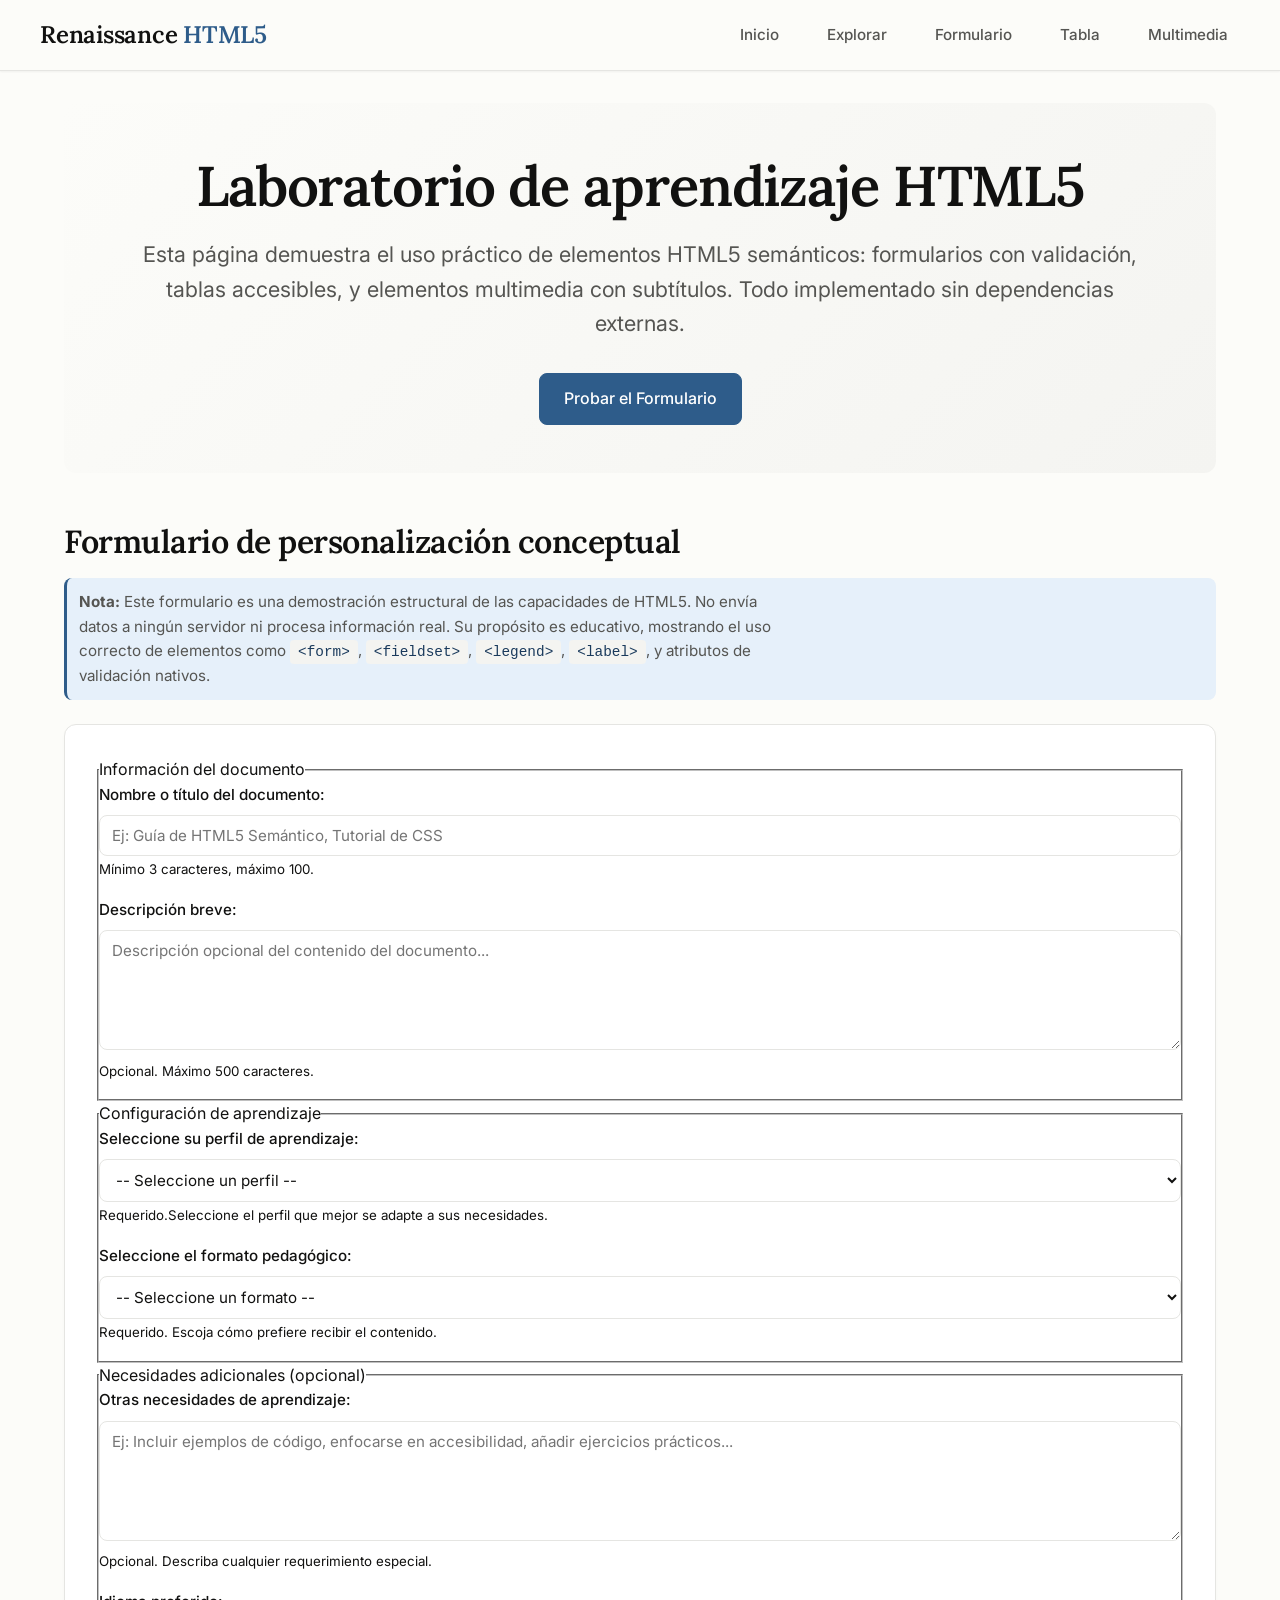
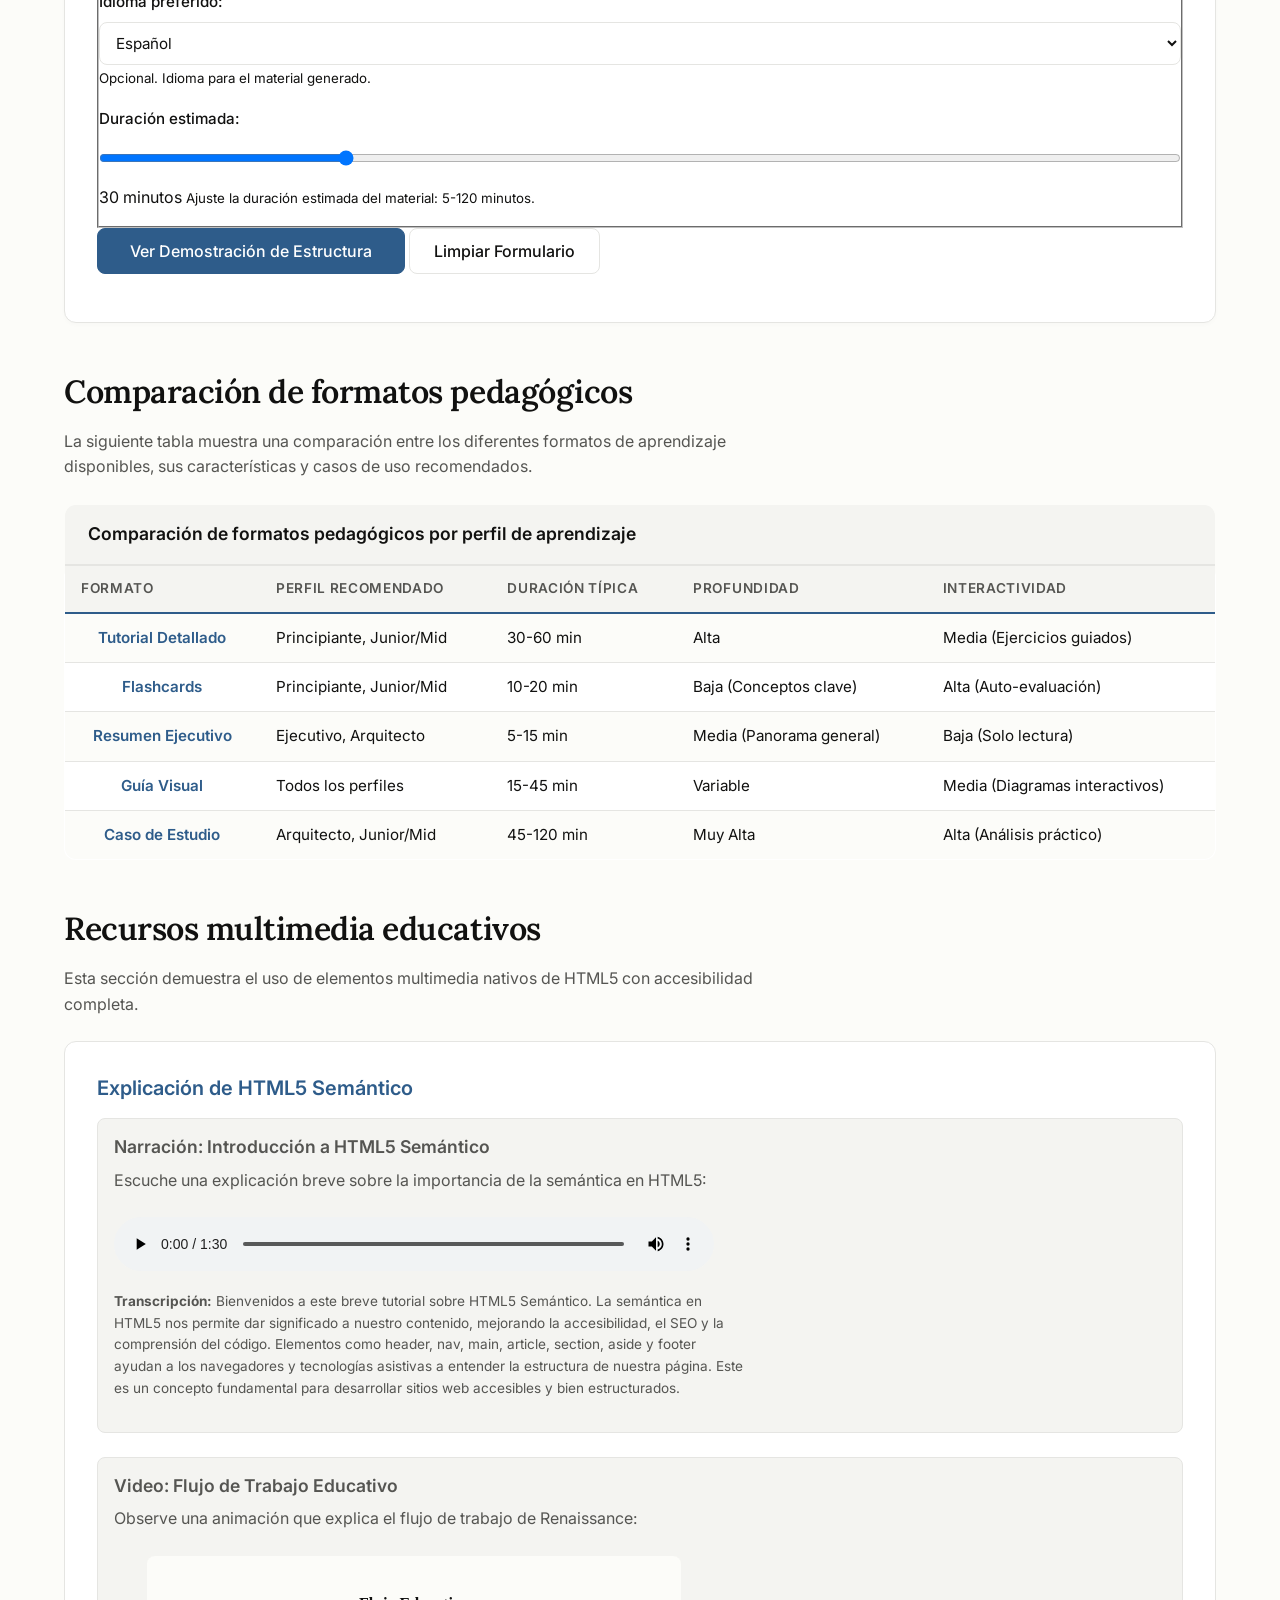
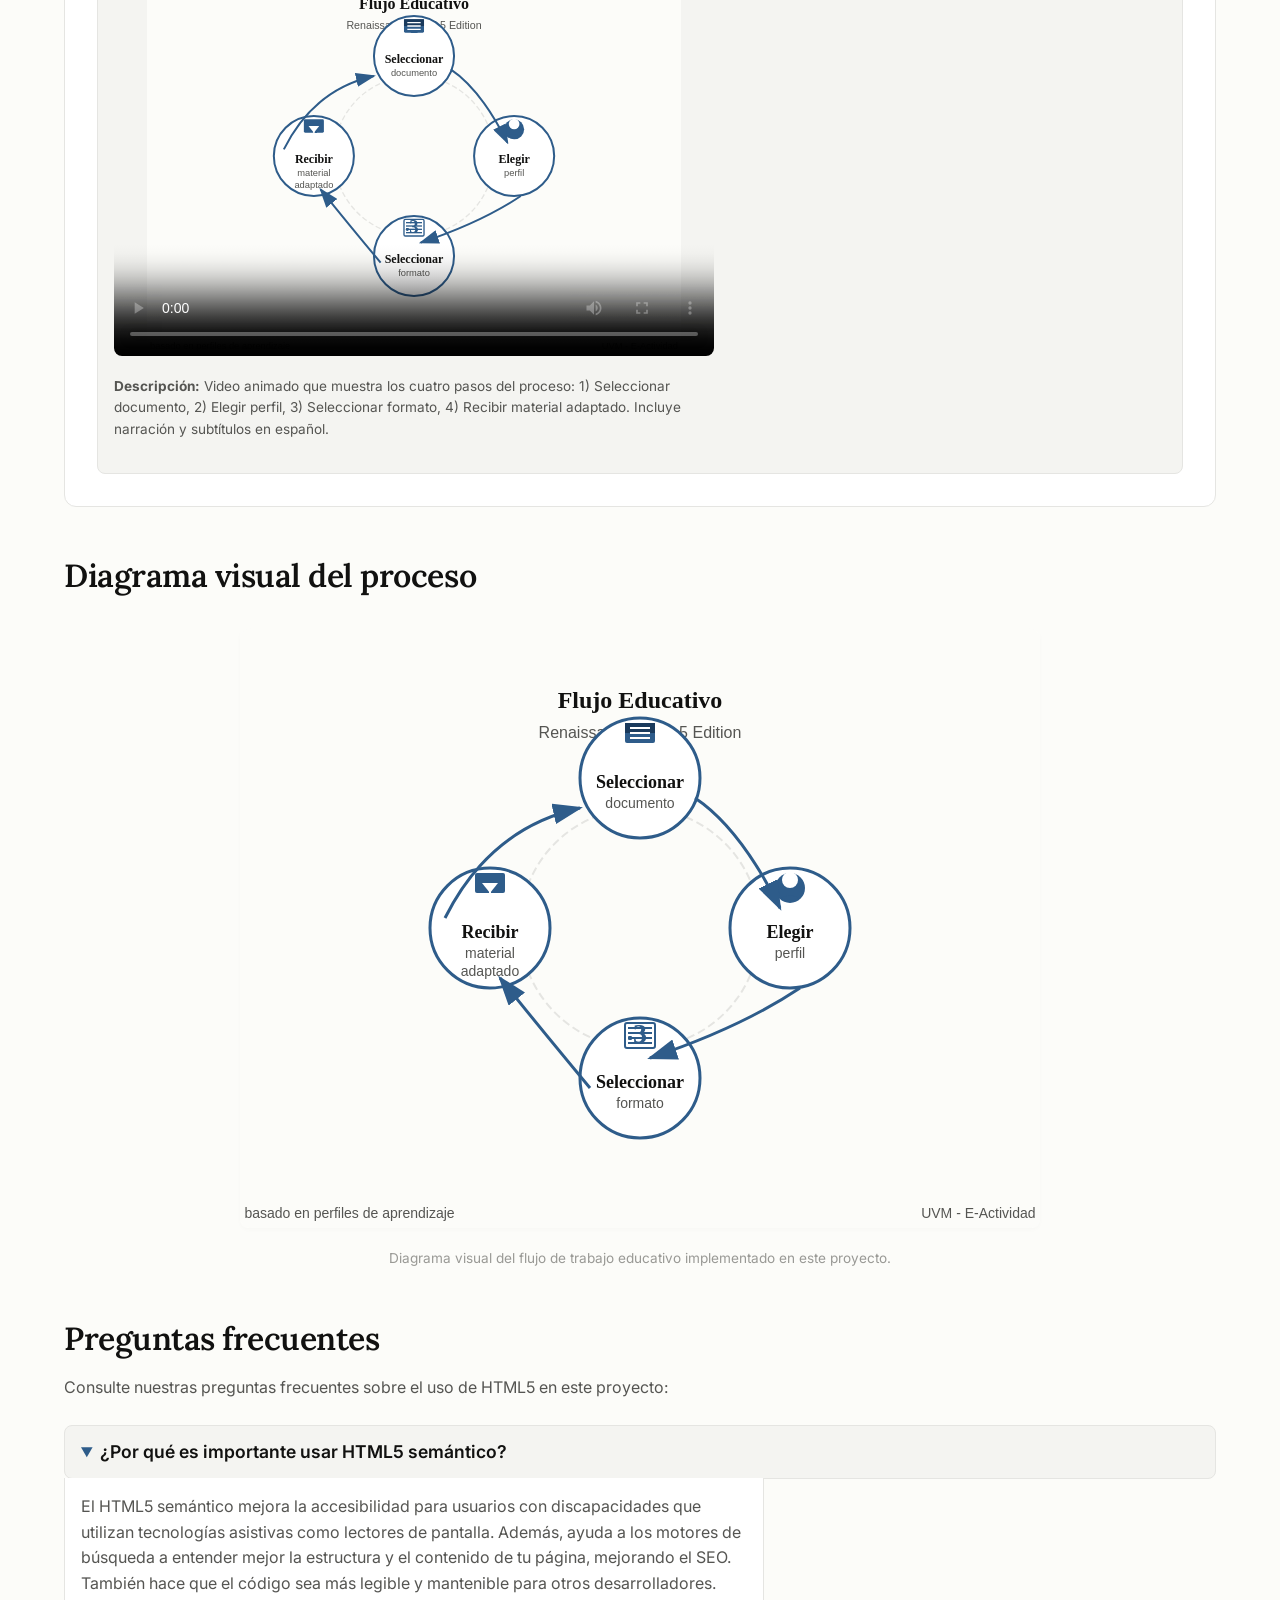
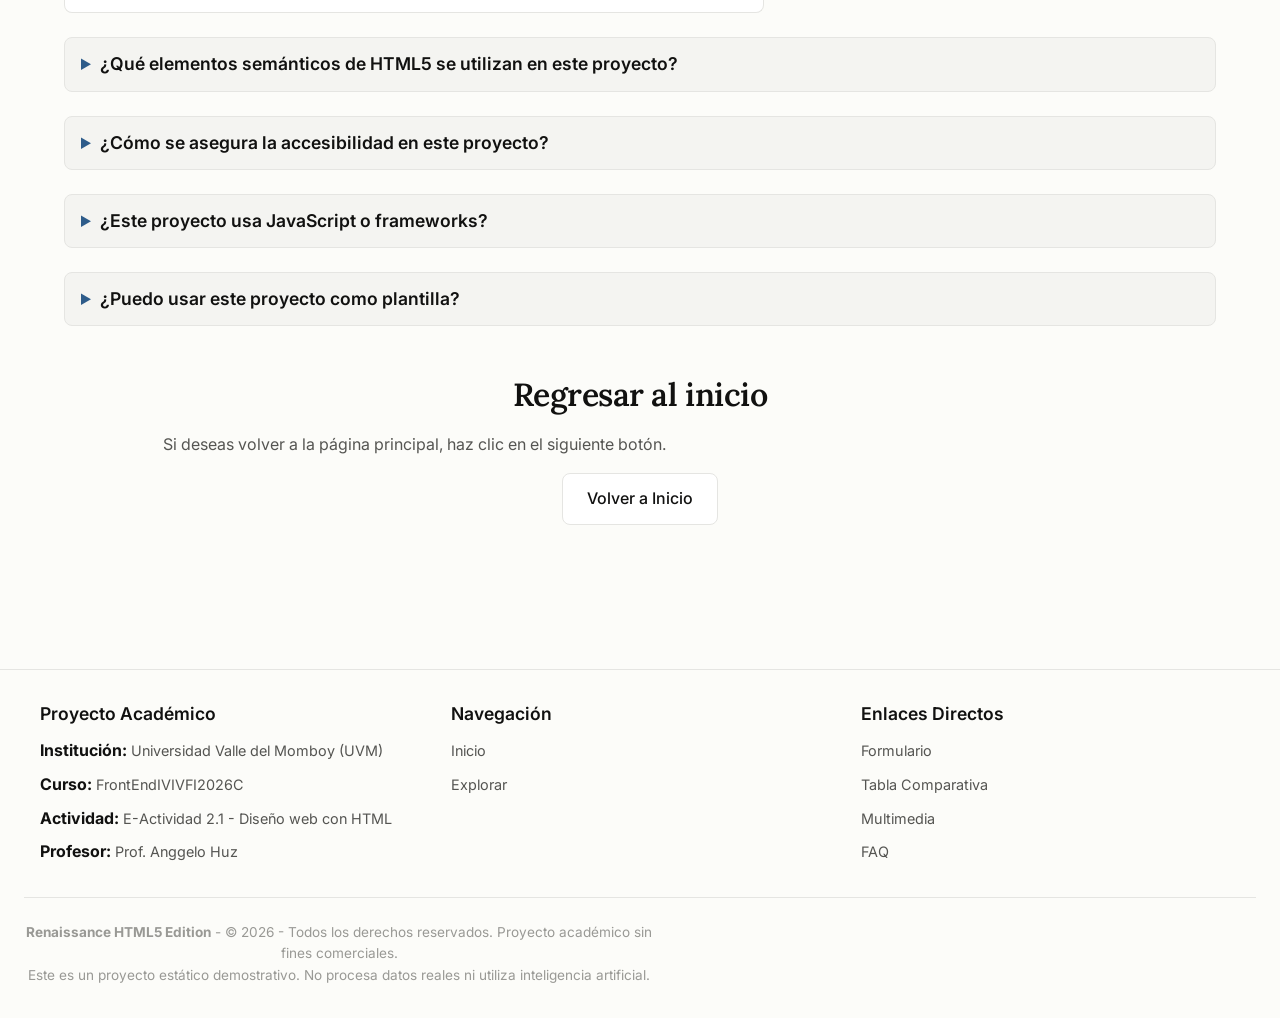
==== commit a7aa8c18: "docs: correct misleading claims, fix orthography, update validation docs Correcciones aplicadas: - V" ====
--- a/explorar.html
+++ b/explorar.html
@@ -152,8 +152,8 @@
         </fieldset>
 
         <div class="form-group">
-          <button type="submit" class="rn-btn rn-btn--primary" aria-label="Enviar formulario de personalización">
-            Generar Material Adaptado
+          <button type="submit" class="rn-btn rn-btn--primary" aria-label="Ver demostración de estructura HTML">
+            Ver Demostración de Estructura
           </button>
           <button type="reset" class="rn-btn rn-btn--secondary" aria-label="Restablecer formulario">
             Limpiar Formulario
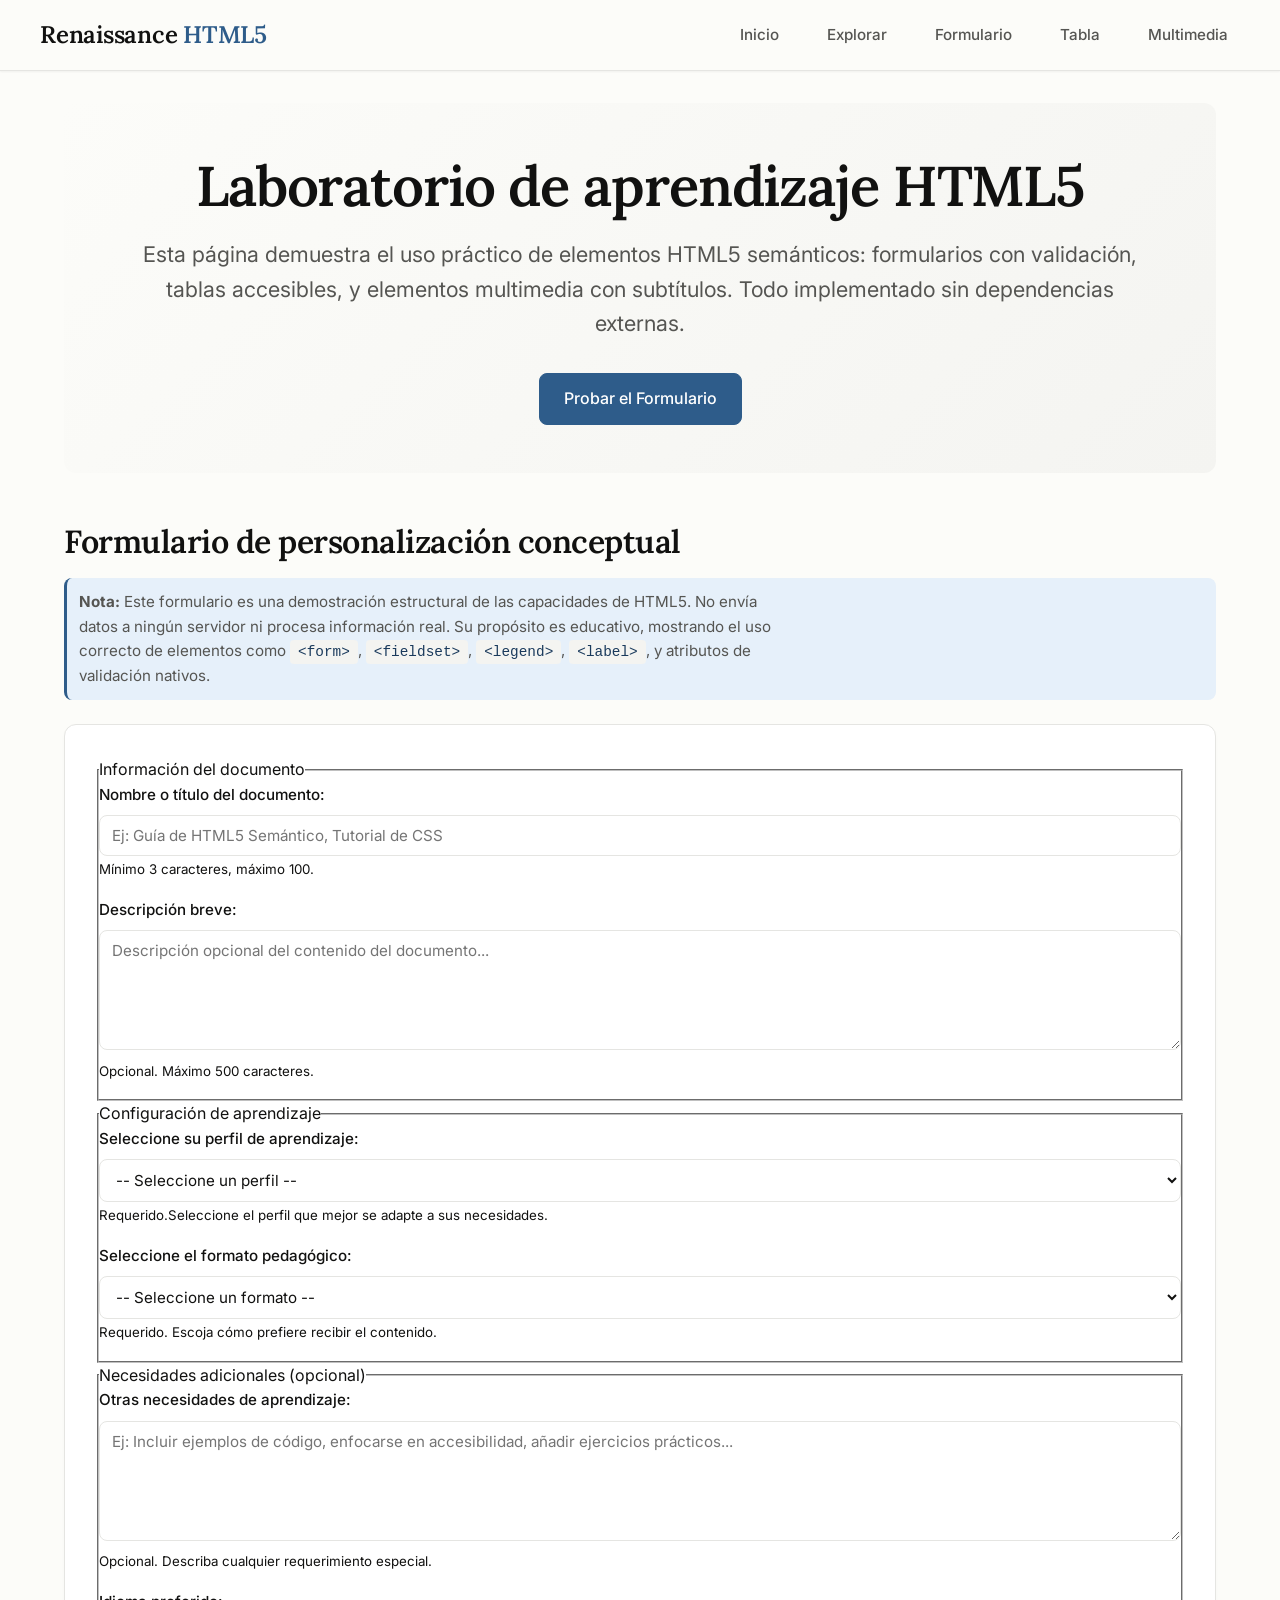
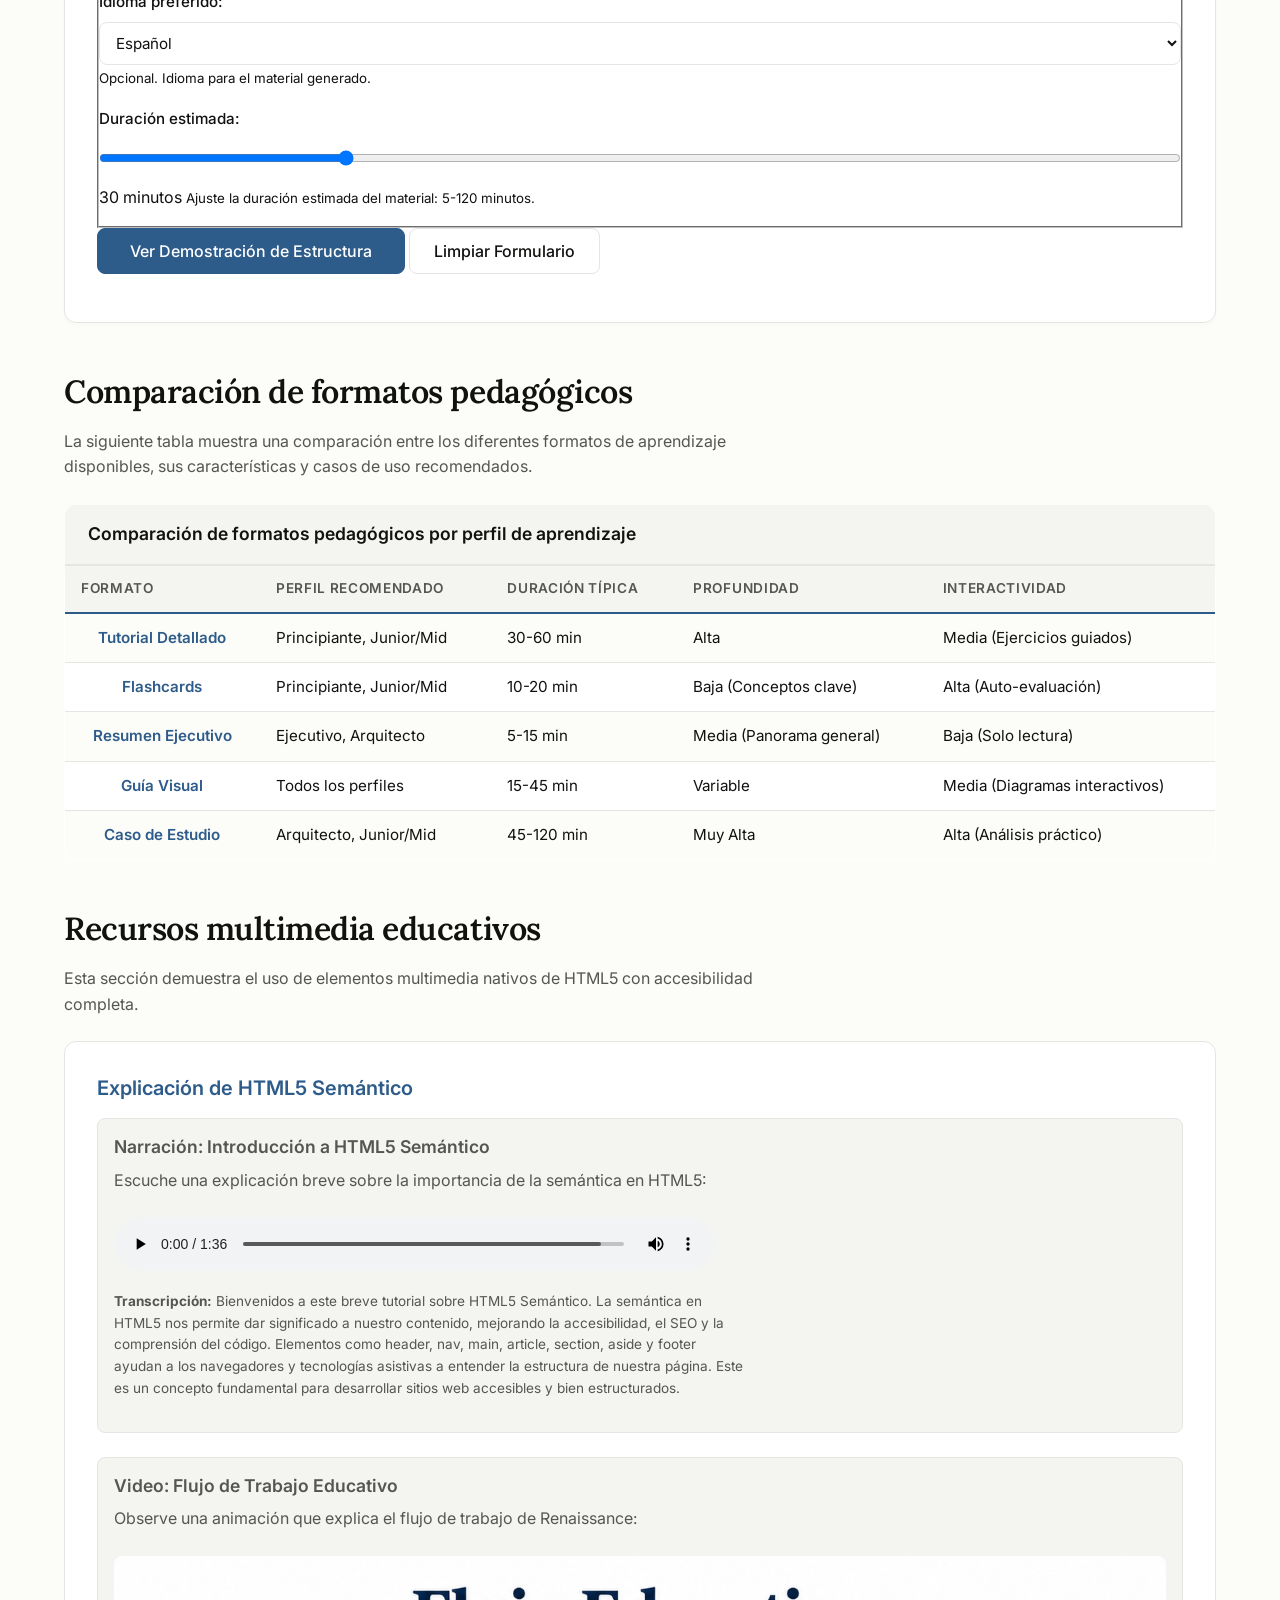
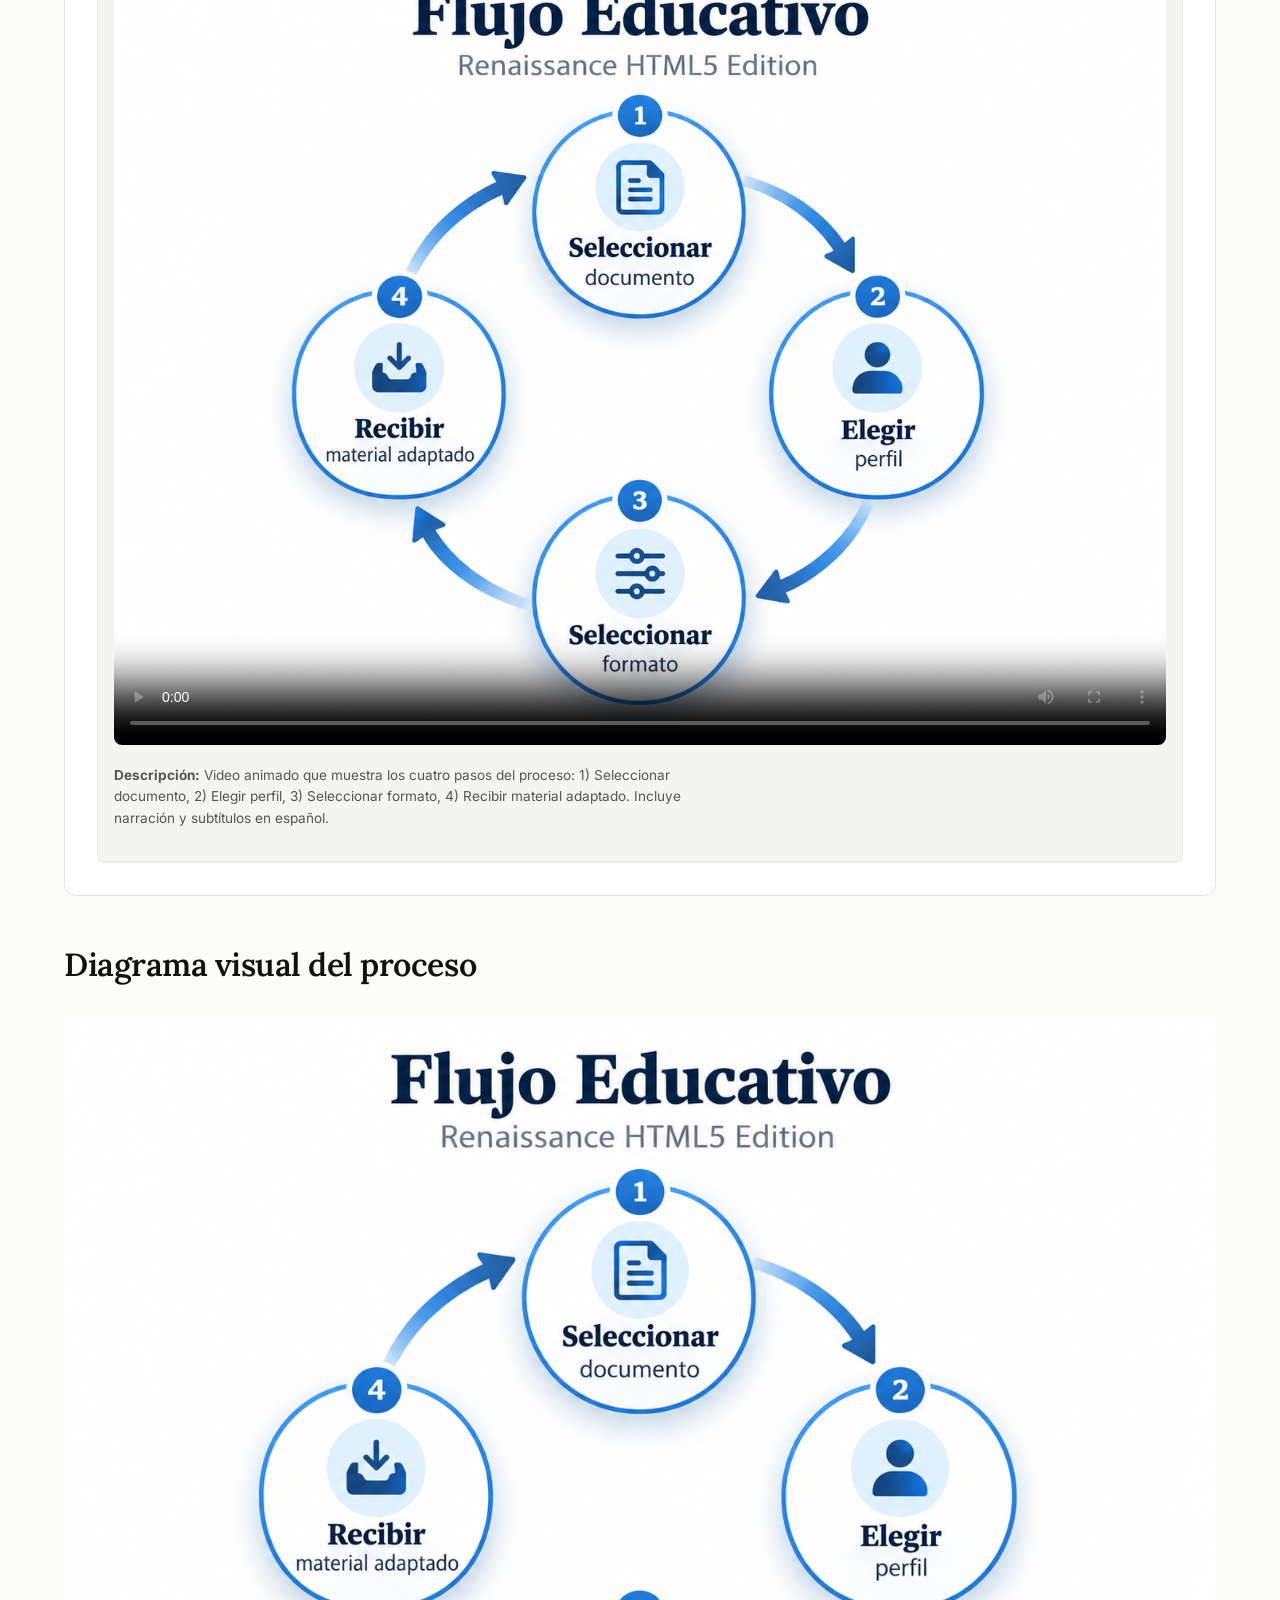
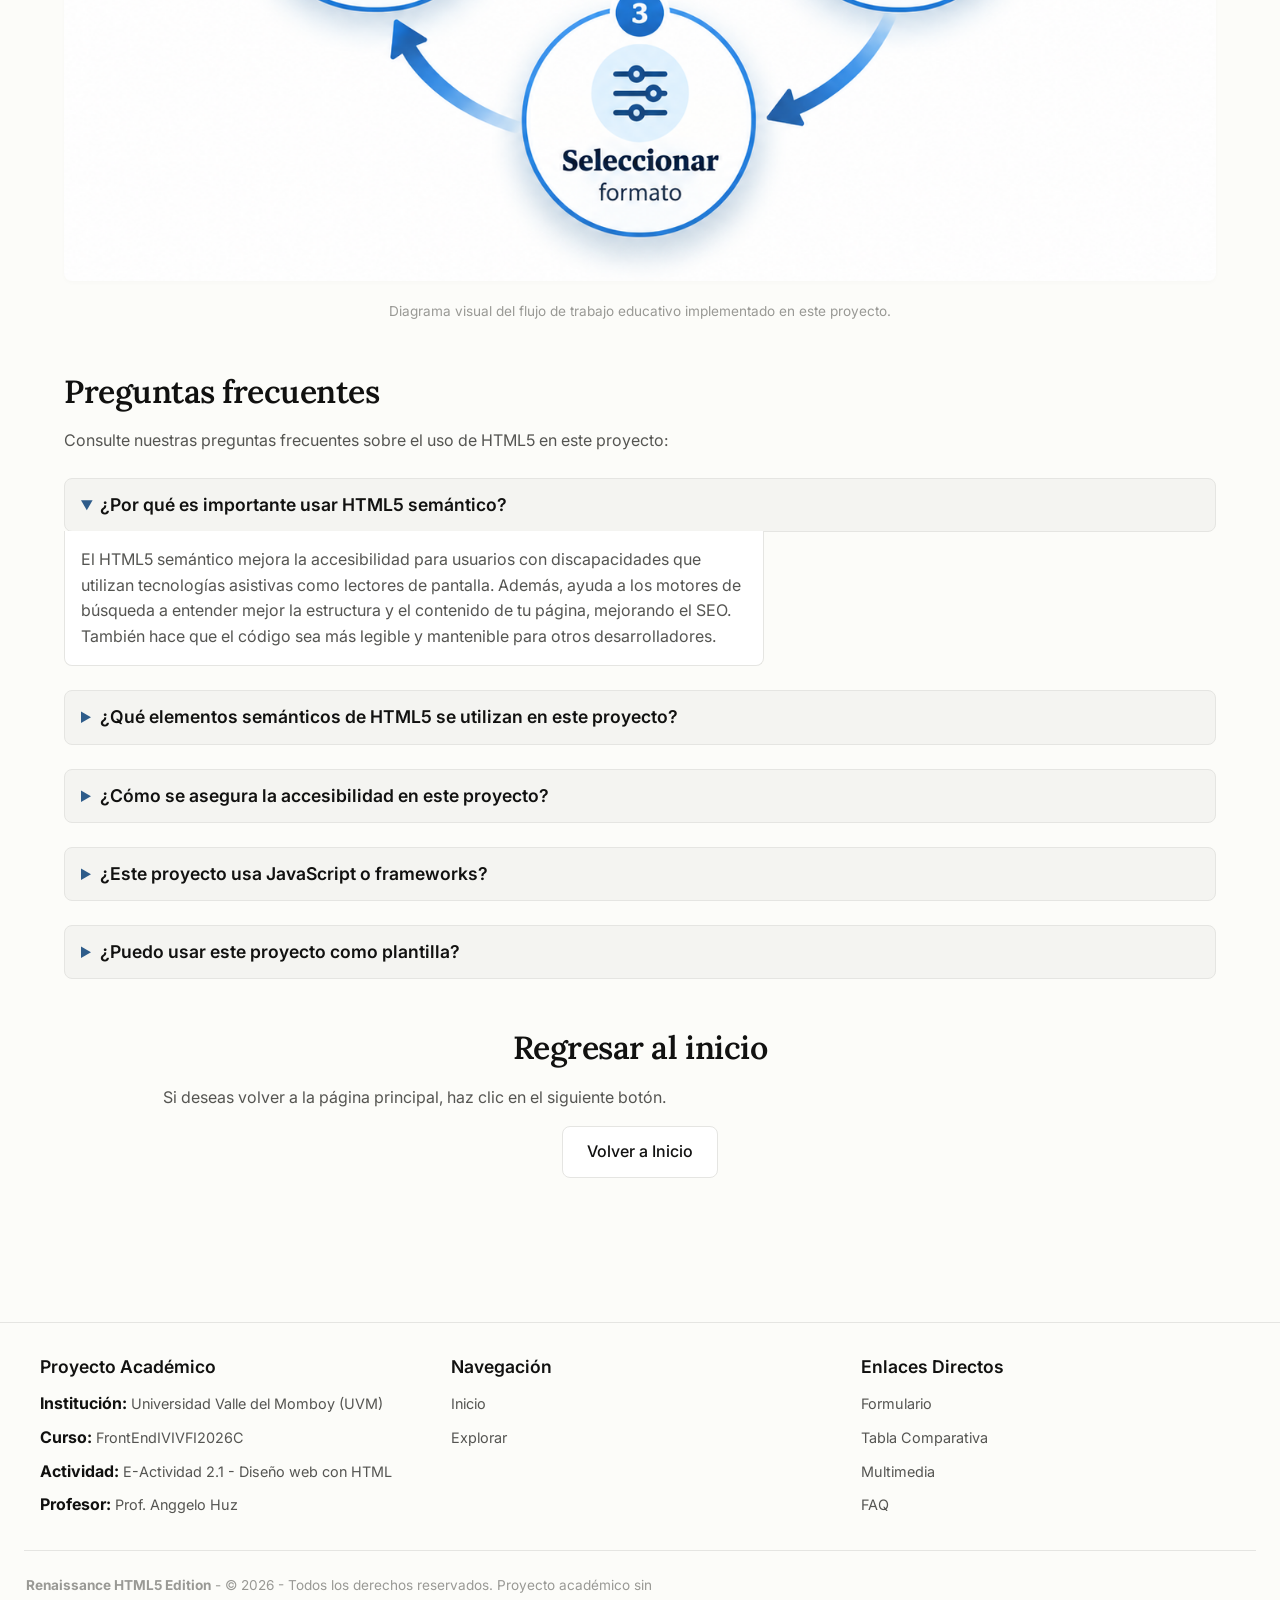
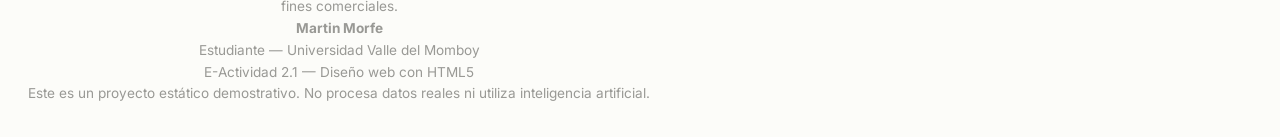
==== commit e827d99f: "feat: integrate final multimedia and academic attribution Integración de recursos multimedia definit" ====
--- a/explorar.html
+++ b/explorar.html
@@ -265,19 +265,12 @@
             <video 
               controls 
               preload="metadata"
-              poster="assets/images/educational-workflow.svg"
-              width="600" 
-              height="400"
+              poster="assets/images/educational-workflow.png"
+              style="max-width: 100%; height: auto;"
               aria-label="Video explicativo del flujo de trabajo educativo"
             >
               <source src="assets/video/flujo-educativo.mp4" type="video/mp4">
-              <track 
-                src="assets/video/flujo-educativo.es.vtt" 
-                kind="subtitles" 
-                srclang="es" 
-                label="Español" 
-                default
-              >
+              <!-- Nota: Subtítulos no sincronizados con el video actual -->
               <p class="media-caption">
                 Su navegador no soporta el elemento de video. 
                 <a href="assets/video/flujo-educativo.mp4" download>Descargar archivo MP4</a> (5.2 MB, H.264, 1 minuto 15 segundos).
@@ -298,11 +291,11 @@
     <section aria-labelledby="imagen-title">
       <h2 id="imagen-title">Diagrama visual del proceso</h2>
       <figure class="figure-container">
-        <img 
-          src="assets/images/educational-workflow.svg" 
+        <img
+          src="assets/images/educational-workflow.png"
           alt="Diagrama de flujo circular con cuatro pasos: Seleccionar documento (icono de libro), Elegir perfil (icono de usuario), Seleccionar formato (icono de lista), Recibir material adaptado (icono de descarga). Cada paso conectado por flechas en sentido horario." 
-          width="800" 
-          height="600"
+          width="1448"
+          height="1086"
         >
         <figcaption>
           Diagrama visual del flujo de trabajo educativo implementado en este proyecto.
@@ -428,6 +421,11 @@
         <strong>Renaissance HTML5 Edition</strong> - © 2026 - Todos los derechos reservados.
         Proyecto académico sin fines comerciales.
       </p>
+      <p>
+        <strong>Martin Morfe</strong><br>
+        Estudiante — Universidad Valle del Momboy<br>
+        E-Actividad 2.1 — Diseño web con HTML5
+      </p>
       <p class="text-faint">
         Este es un proyecto estático demostrativo. No procesa datos reales ni utiliza inteligencia artificial.
       </p>
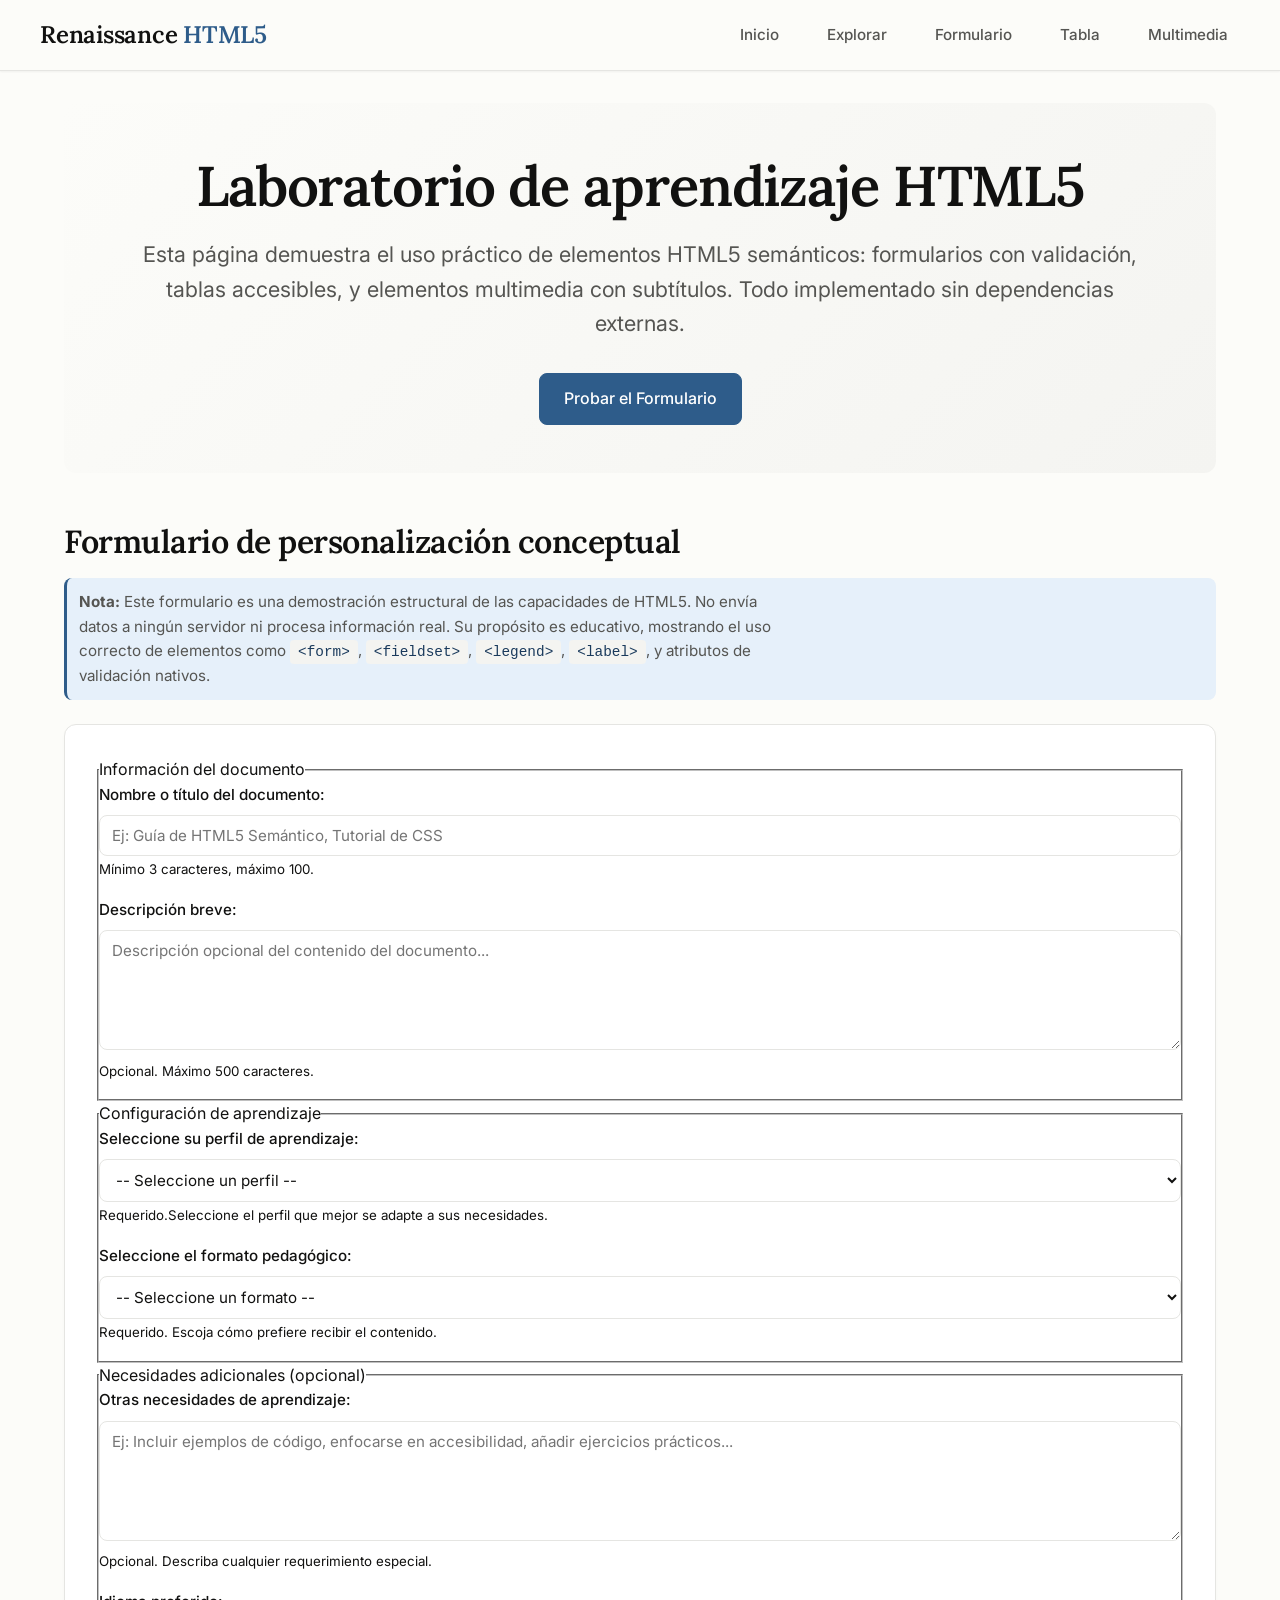
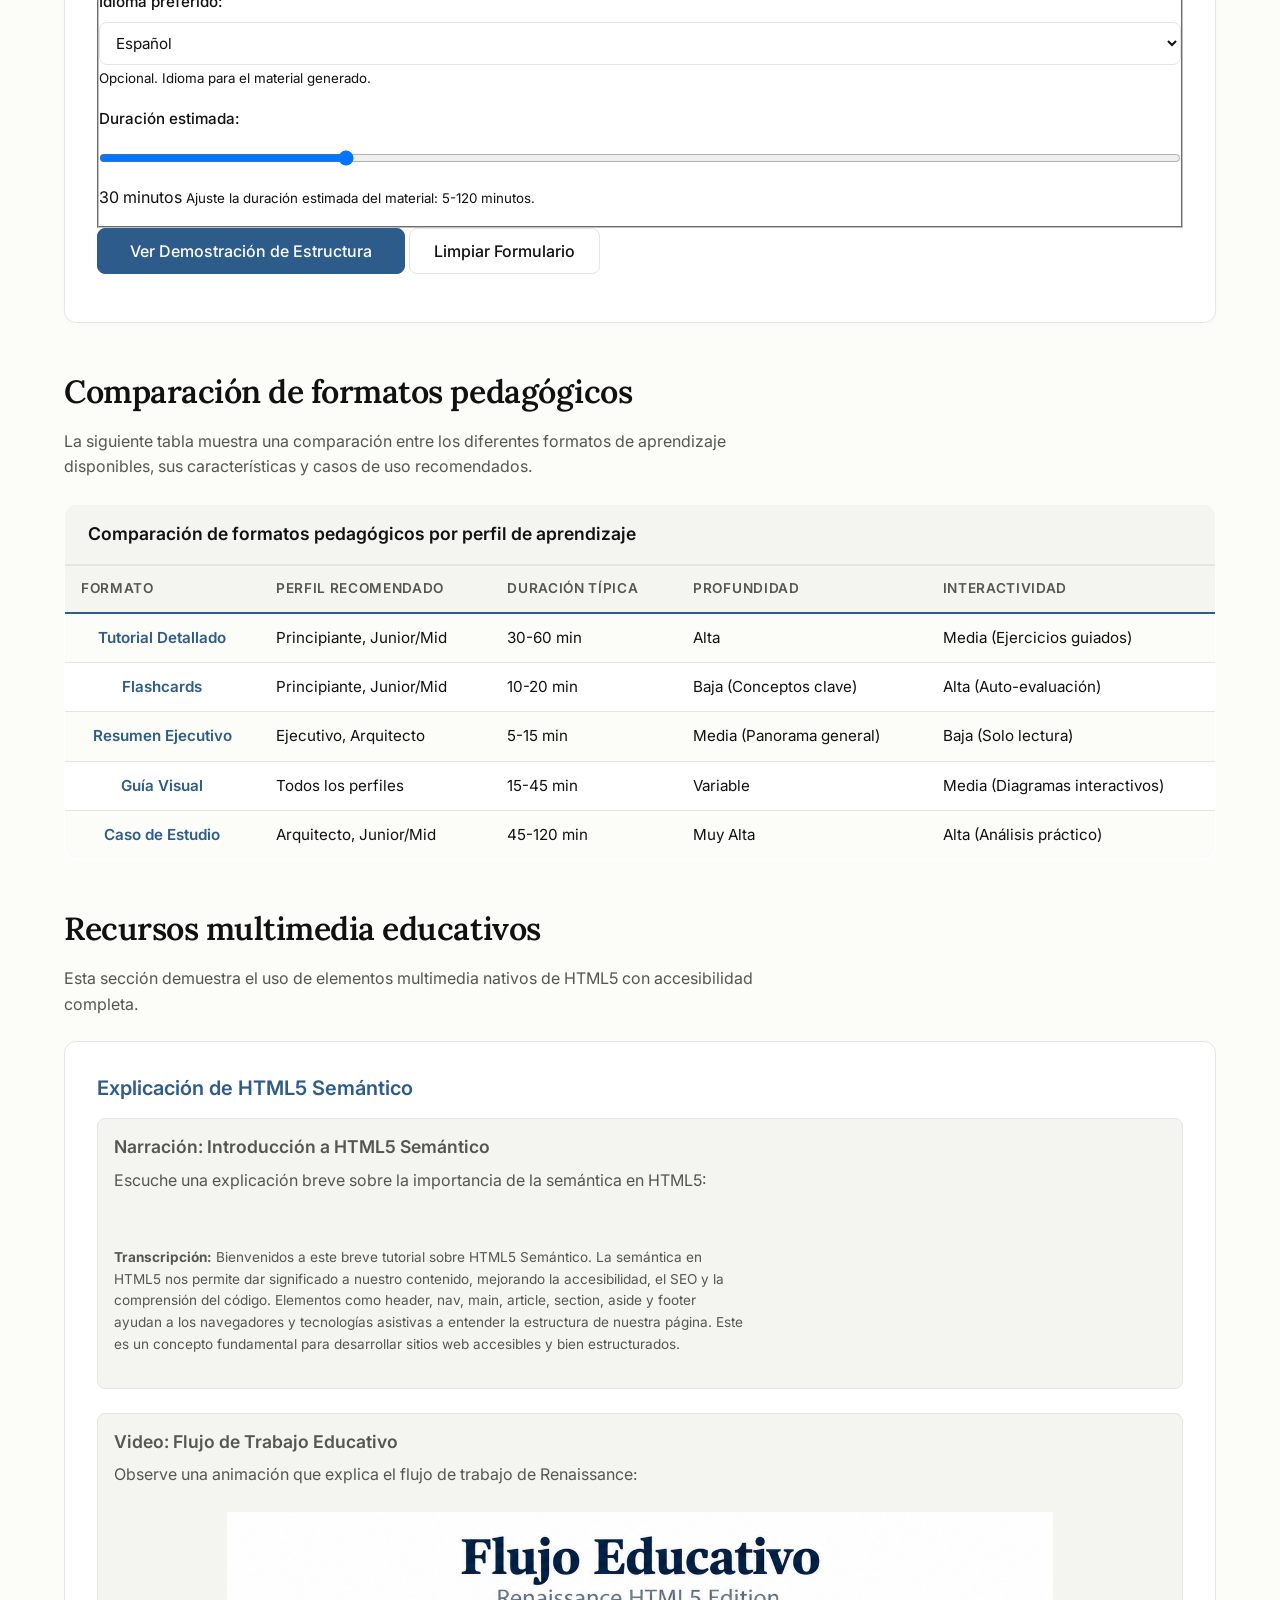
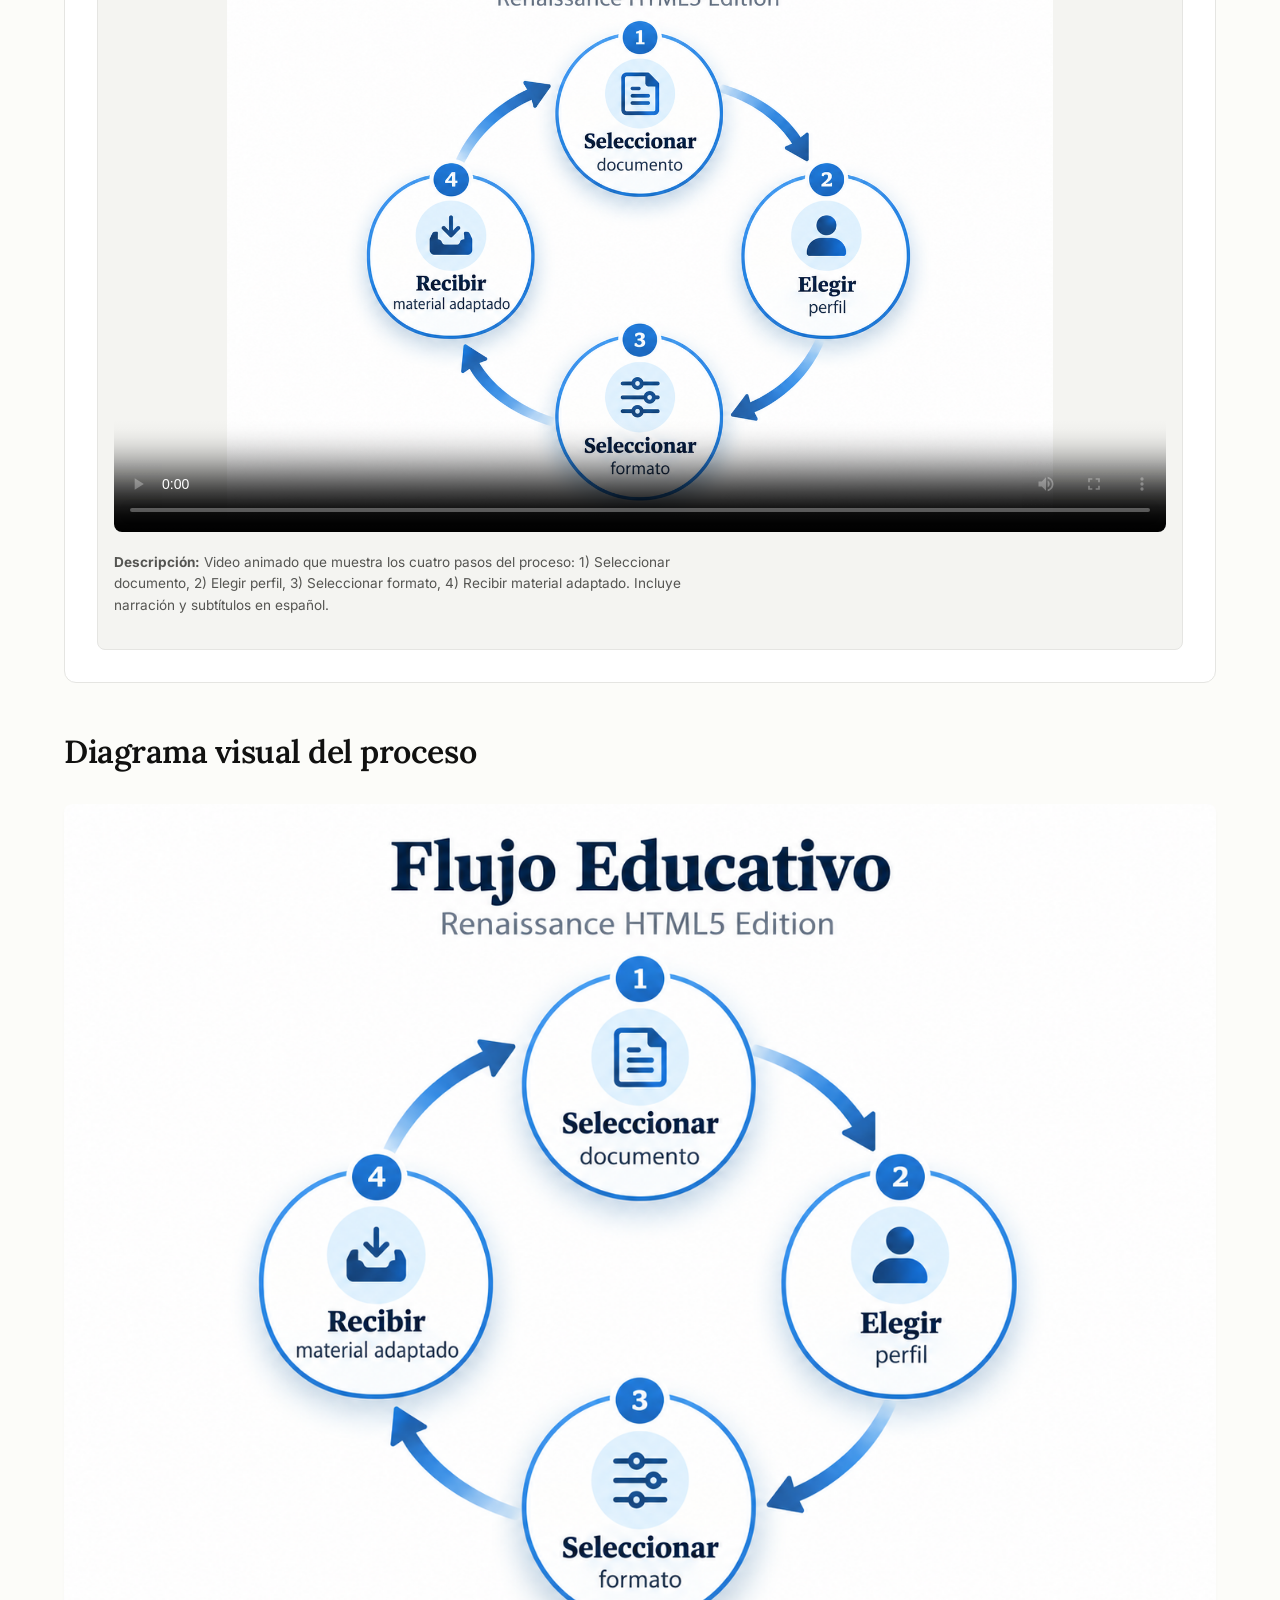
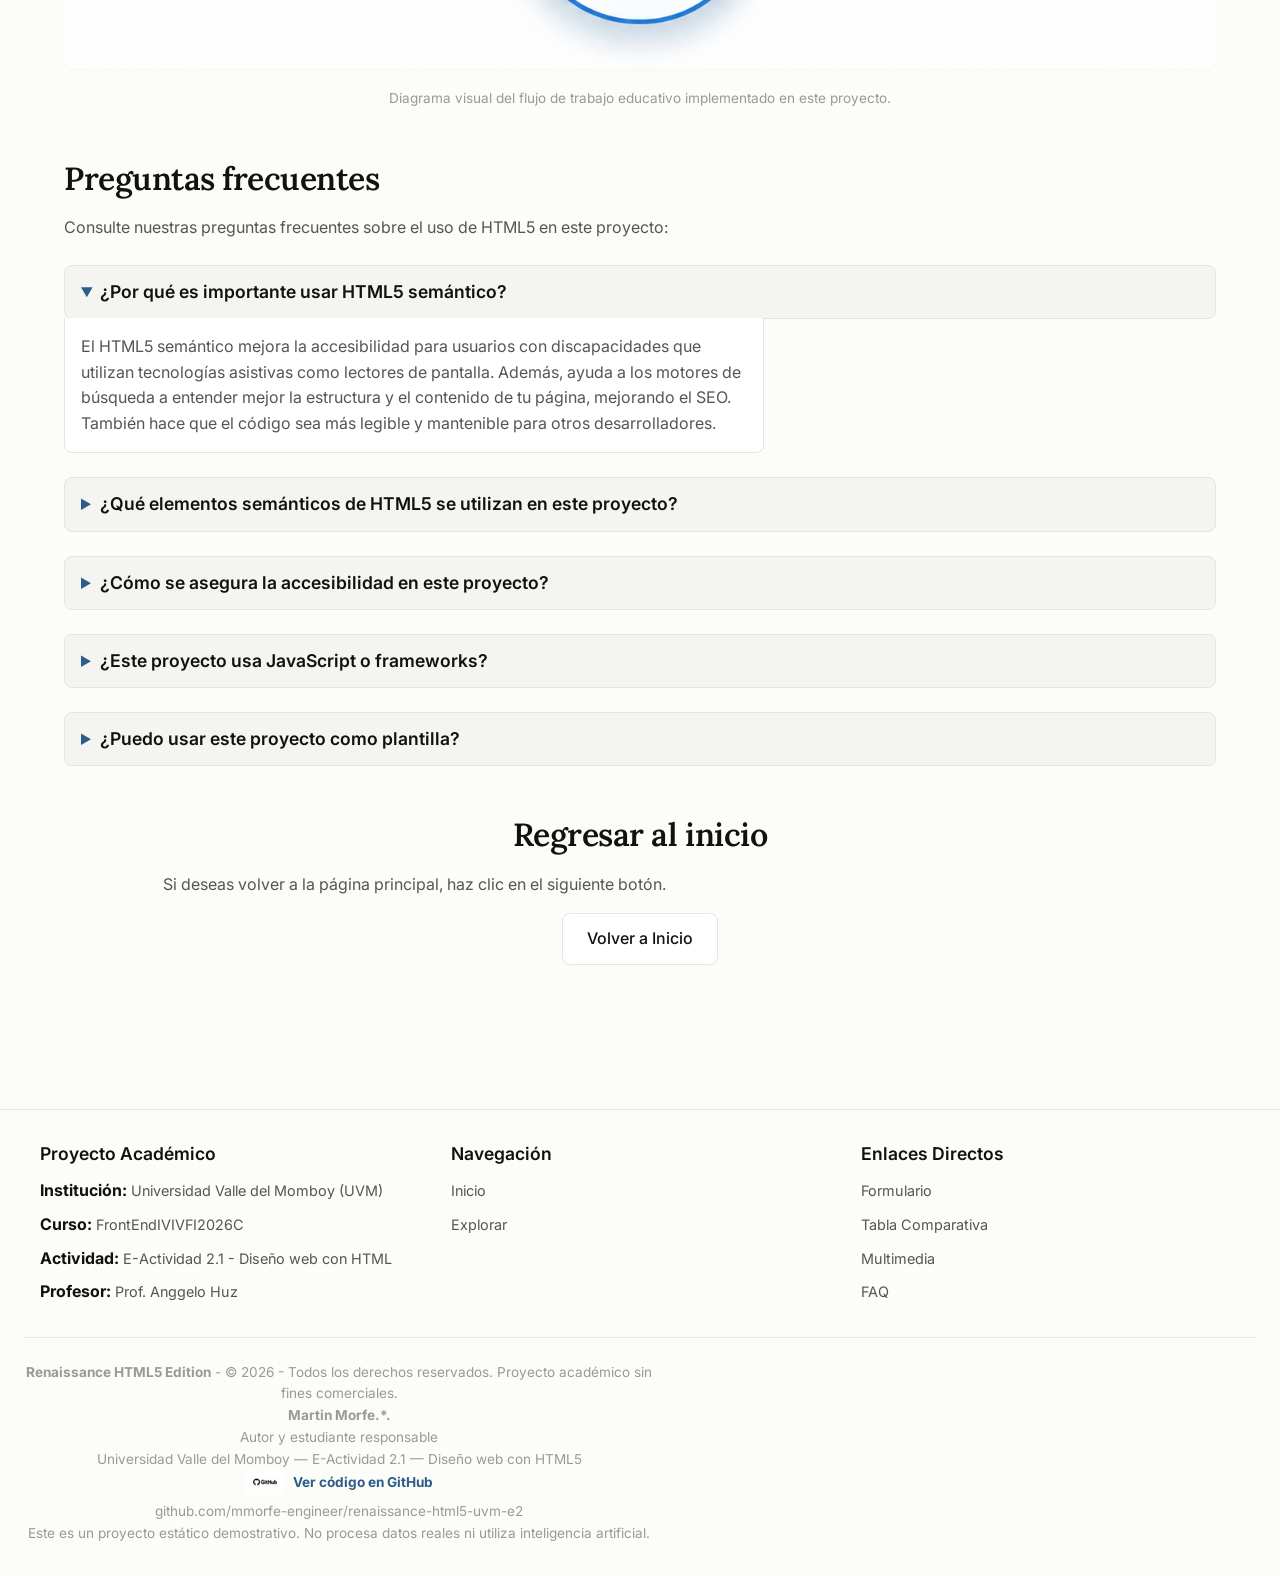
==== commit 54abe0d3: "feat: finalize GitHub Pages presentation and academic attribution" ====
--- a/explorar.html
+++ b/explorar.html
@@ -422,9 +422,16 @@
         Proyecto académico sin fines comerciales.
       </p>
       <p>
-        <strong>Martin Morfe</strong><br>
-        Estudiante — Universidad Valle del Momboy<br>
-        E-Actividad 2.1 — Diseño web con HTML5
+        <strong>Martin Morfe.*.</strong><br>
+        Autor y estudiante responsable<br>
+        Universidad Valle del Momboy — E-Actividad 2.1 — Diseño web con HTML5
+      </p>
+      <p>
+        <a href="https://github.com/mmorfe-engineer/renaissance-html5-uvm-e2" class="github-link" aria-label="Ver código en GitHub">
+          <img src="assets/images/github-logo.jpg" alt="" width="40" height="24">
+          <strong>Ver código en GitHub</strong>
+        </a><br>
+        <span class="text-faint">github.com/mmorfe-engineer/renaissance-html5-uvm-e2</span>
       </p>
       <p class="text-faint">
         Este es un proyecto estático demostrativo. No procesa datos reales ni utiliza inteligencia artificial.
--- a/css/styles.css
+++ b/css/styles.css
@@ -647,7 +647,10 @@
 .audio-container audio,
 .video-container video {
   width: 100%;
-  max-width: 600px;
+  max-width: min(620px, 90vw);
+  max-height: min(70vh, 620px);
+  height: auto;
+  object-fit: contain;
   border-radius: var(--radius-md);
   margin-top: var(--spacing-8);
 }
@@ -920,4 +923,27 @@
 .mb-3 { margin-bottom: var(--spacing-12); }
 .mb-4 { margin-bottom: var(--spacing-16); }
 
+/* Estilos para enlace de GitHub */
+.github-link {
+  display: inline-flex;
+  align-items: center;
+  gap: var(--spacing-8);
+  color: var(--color-brand);
+  text-decoration: none;
+  transition: color var(--transition-fast);
+}
+
+.github-link:hover {
+  color: var(--color-brand-strong);
+}
+
+.github-link:focus-visible {
+  outline: 2px solid var(--color-brand);
+  outline-offset: 2px;
+}
+
+.github-link img {
+  object-fit: contain;
+}
+
 /* Fin de styles.css */
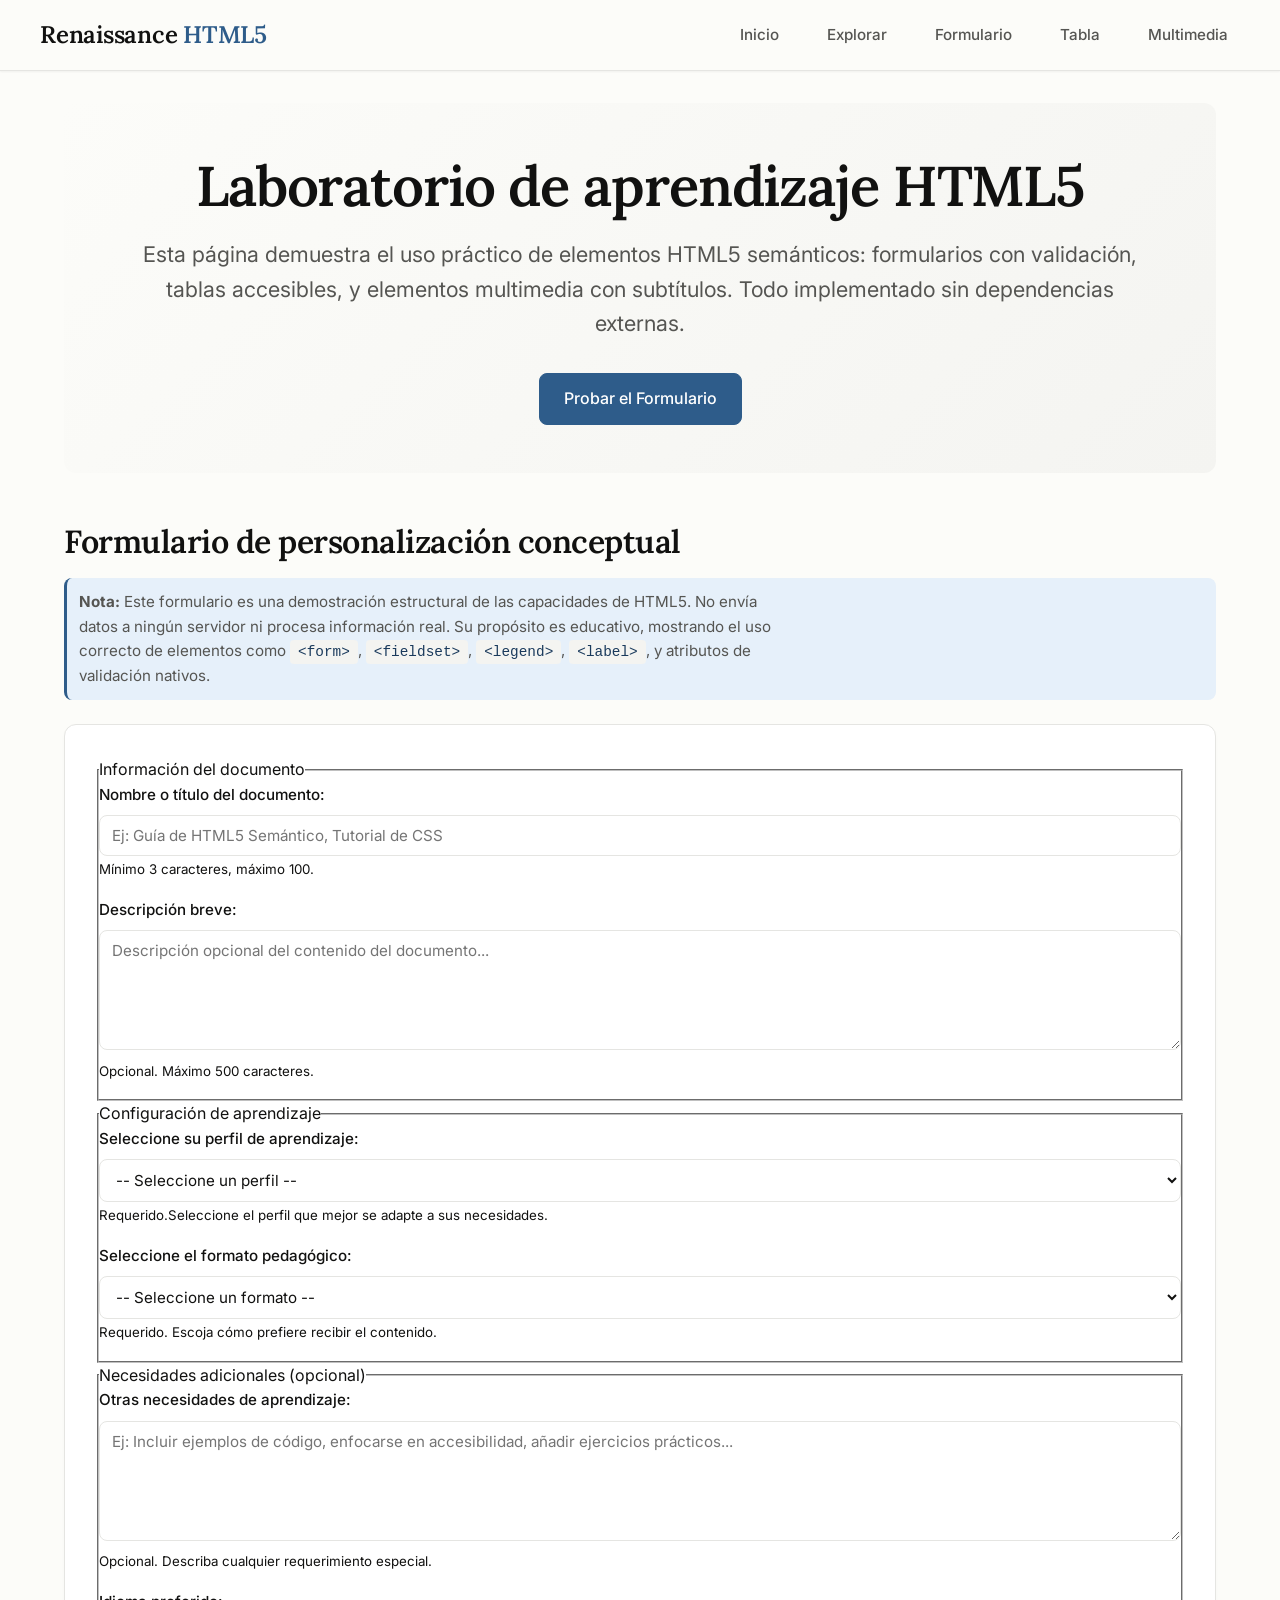
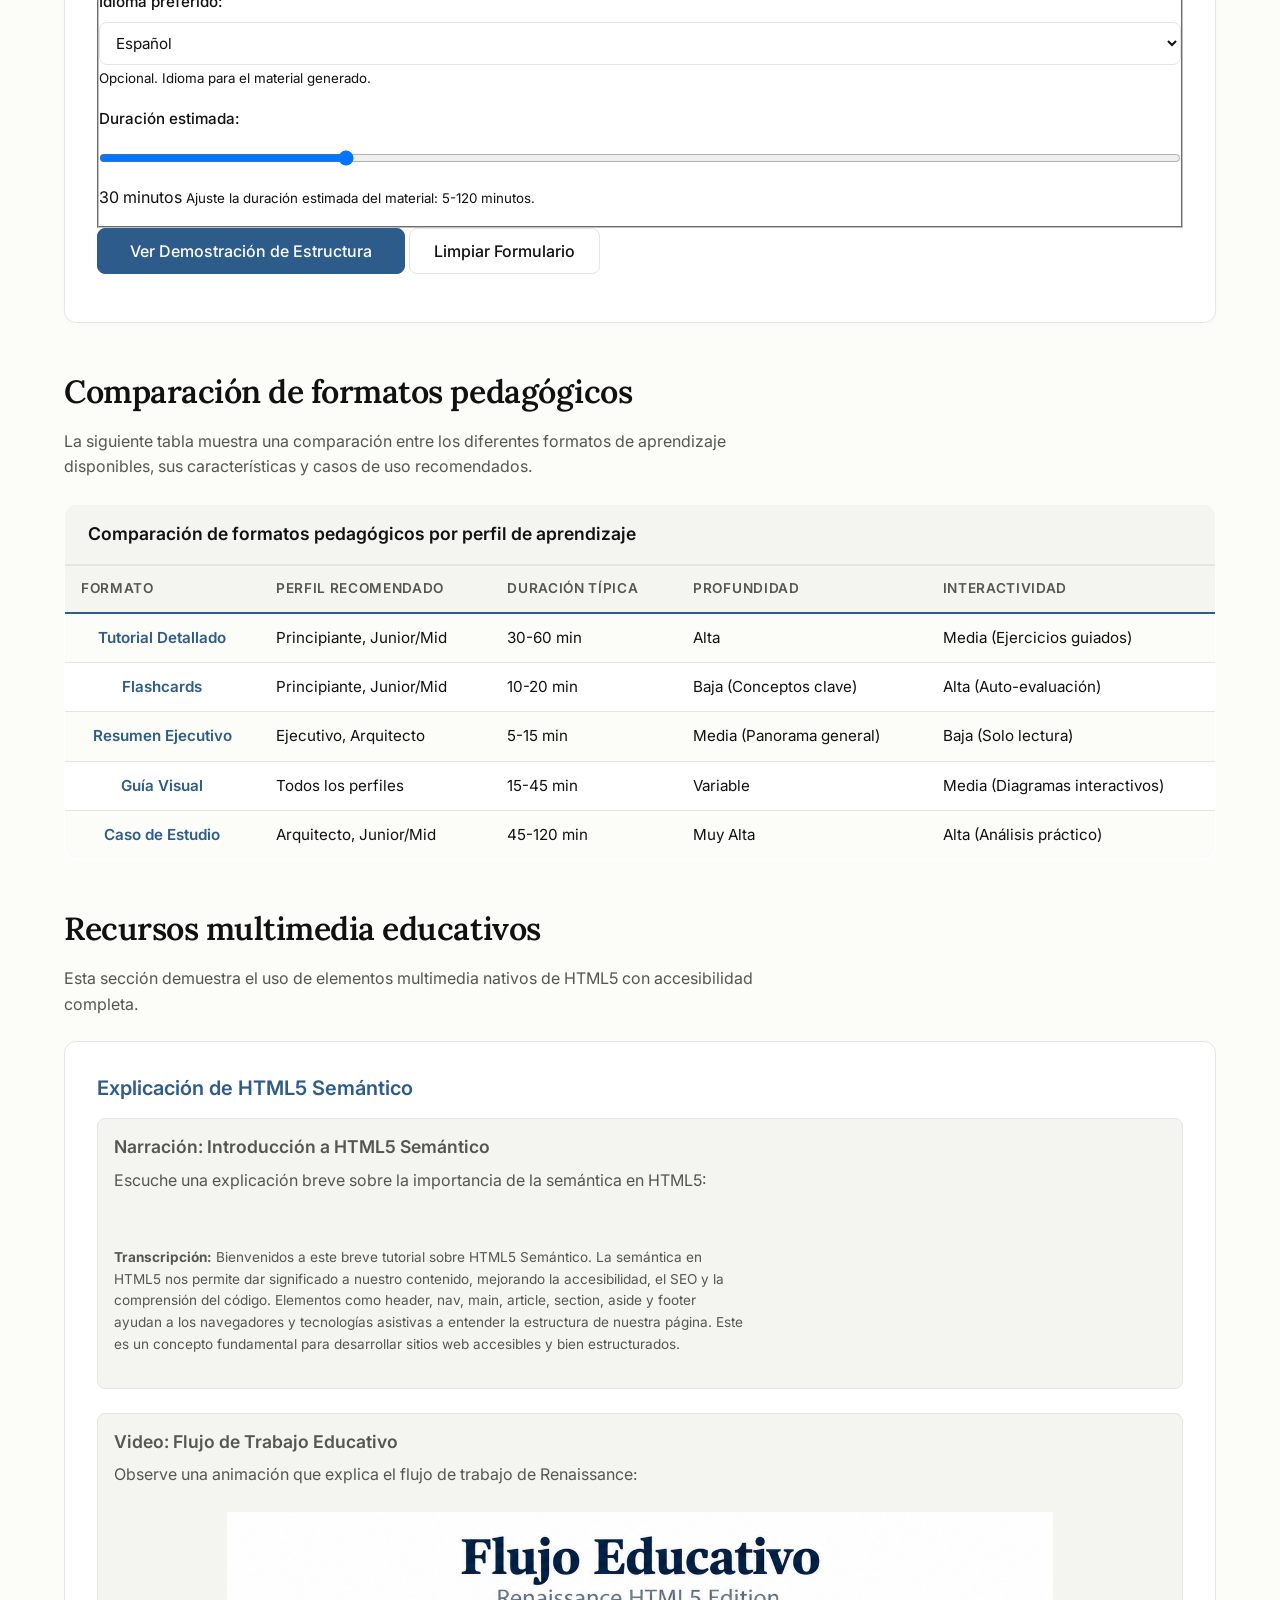
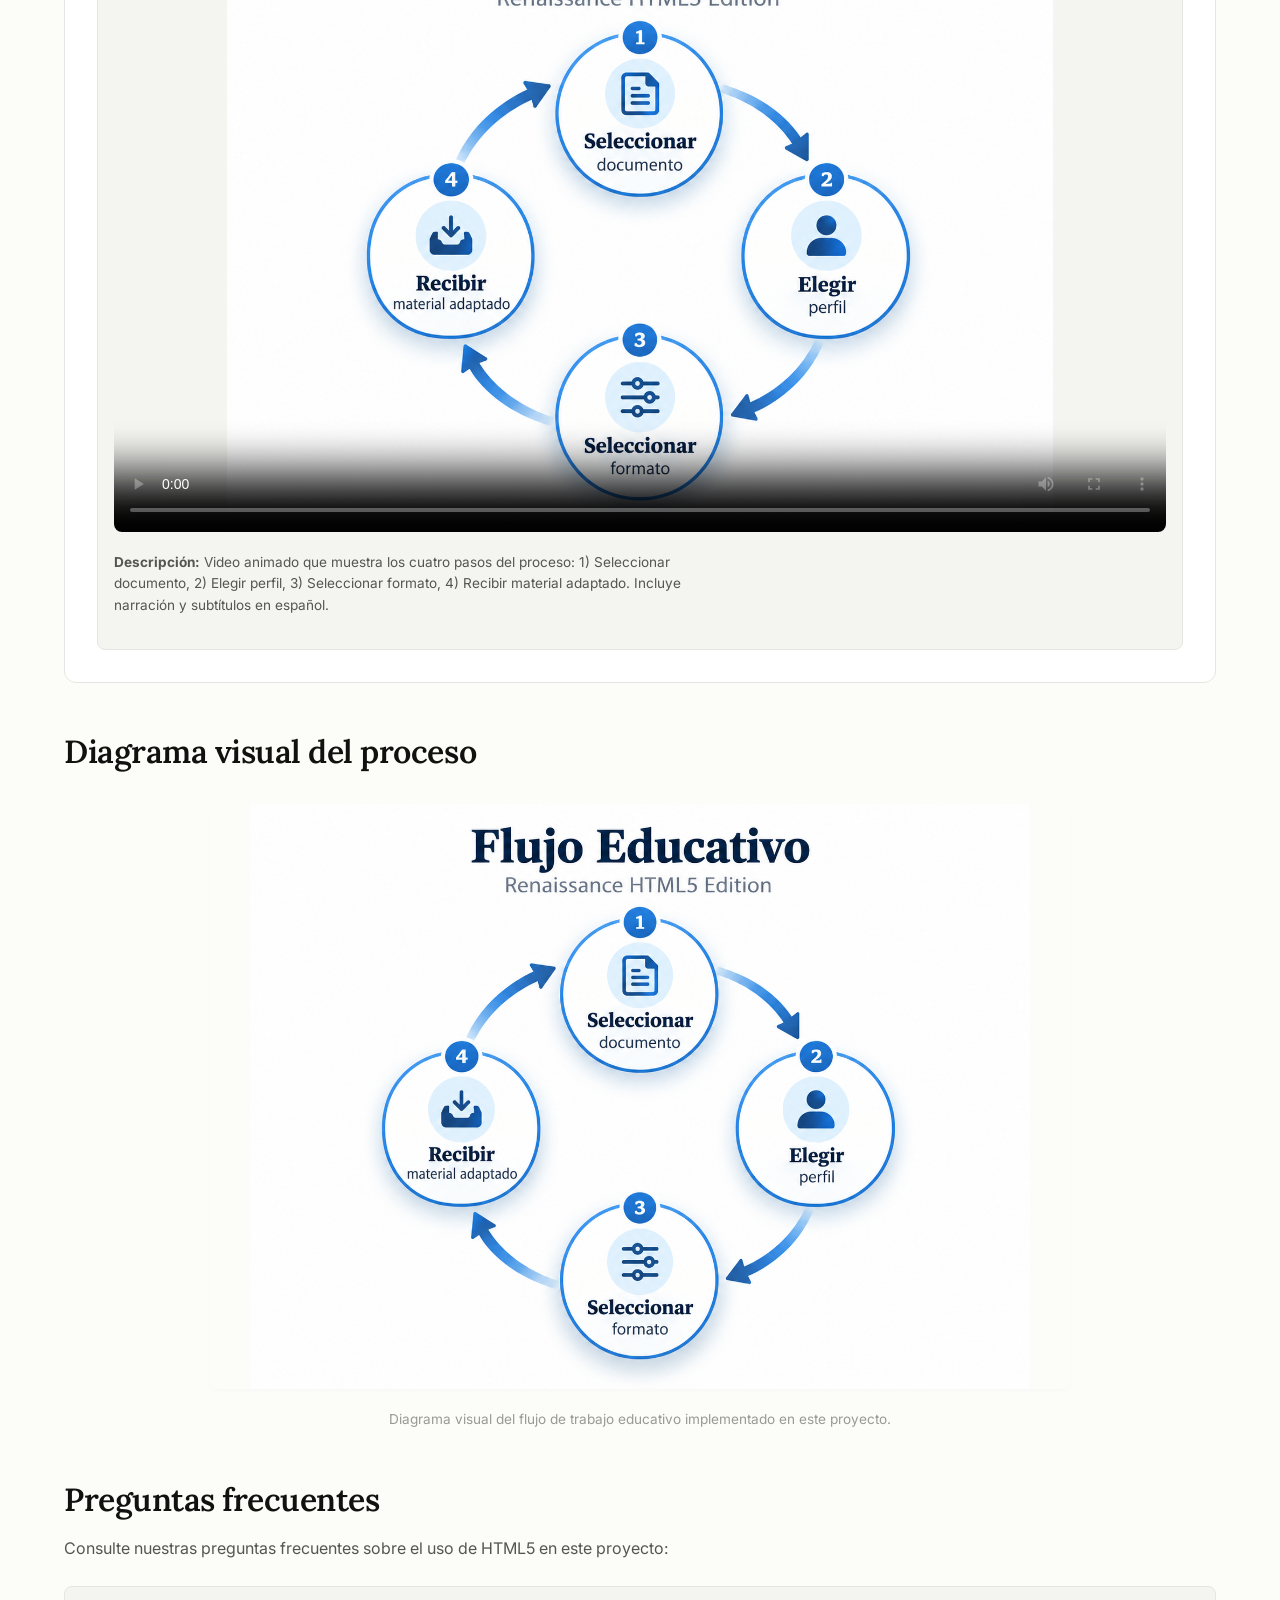
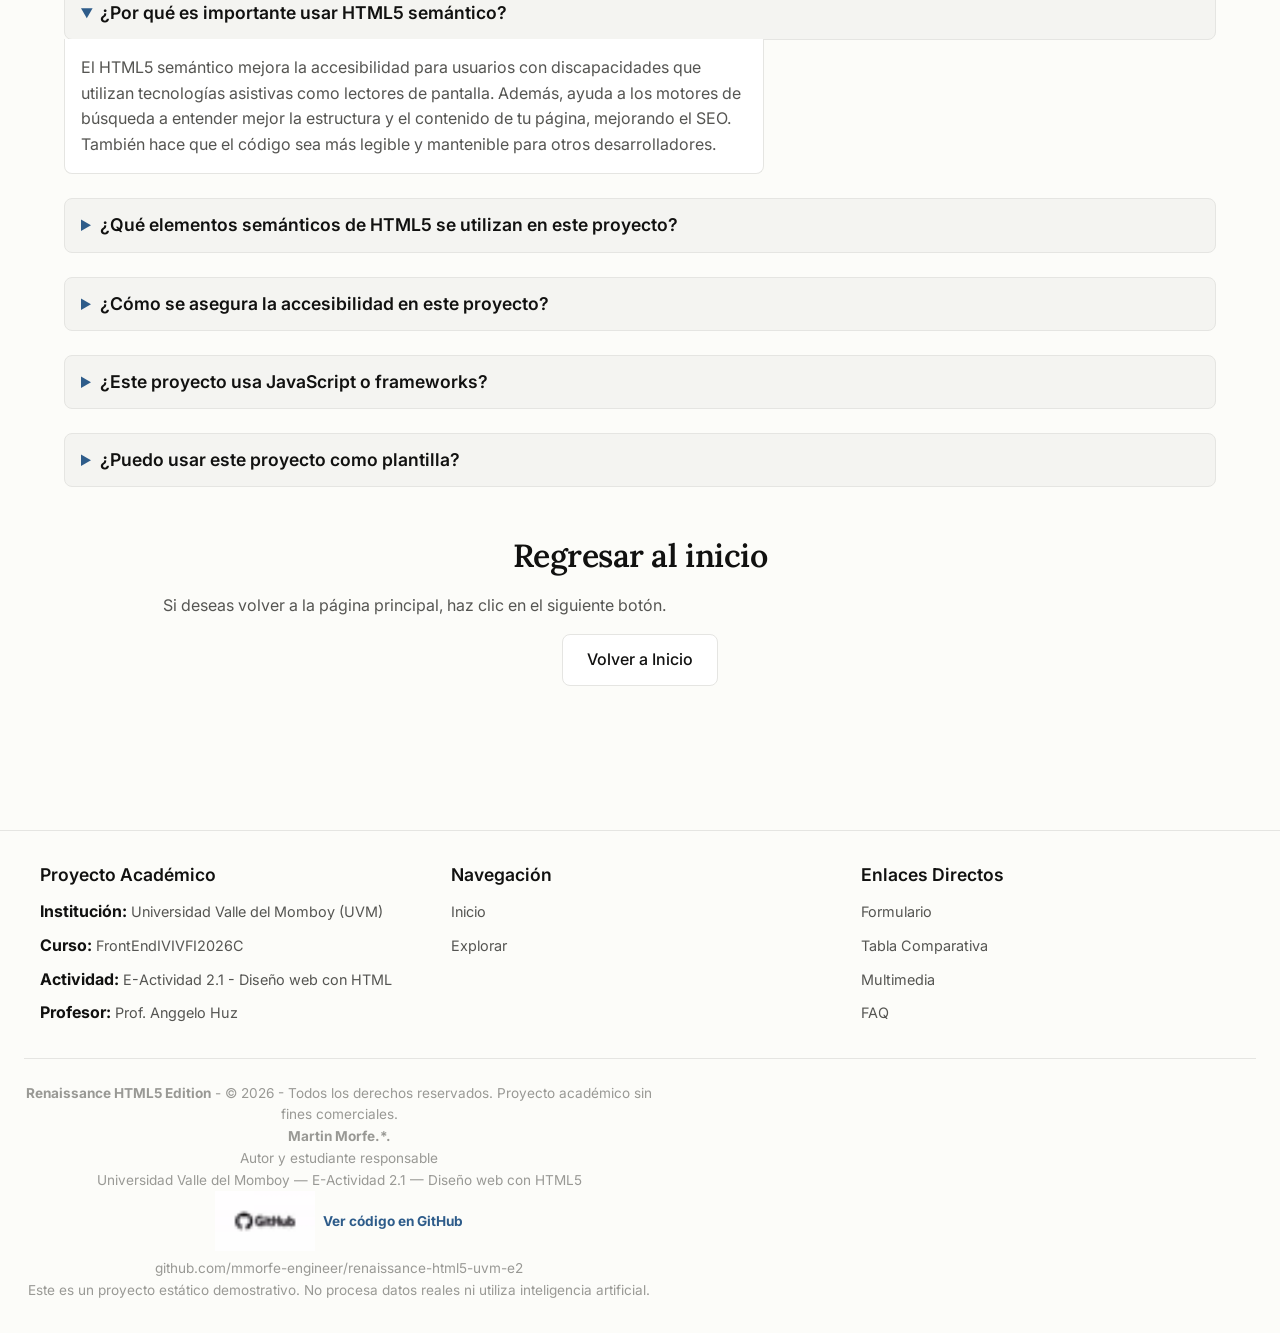
==== commit 03098d98: "fix: restore audio player and refine media presentation" ====
--- a/explorar.html
+++ b/explorar.html
@@ -241,10 +241,7 @@
               aria-label="Narración educativa sobre HTML5 Semántico"
             >
               <source src="assets/audio/html5-semantico.mp3" type="audio/mpeg">
-              <p class="media-caption">
-                Su navegador no soporta el elemento de audio. 
-                <a href="assets/audio/html5-semantico.mp3" download>Descargar archivo MP3</a> (2.4 MB, 2 minutos 30 segundos).
-              </p>
+              Su navegador no soporta el elemento de audio. <a href="assets/audio/html5-semantico.mp3" download>Descargar archivo MP3</a> (2.4 MB, 2 minutos 30 segundos).
             </audio>
             <p class="media-caption">
               <strong>Transcripción:</strong> 
@@ -428,7 +425,7 @@
       </p>
       <p>
         <a href="https://github.com/mmorfe-engineer/renaissance-html5-uvm-e2" class="github-link" aria-label="Ver código en GitHub">
-          <img src="assets/images/github-logo.jpg" alt="" width="40" height="24">
+          <img src="assets/images/github-logo.jpg" alt="" width="100" height="60">
           <strong>Ver código en GitHub</strong>
         </a><br>
         <span class="text-faint">github.com/mmorfe-engineer/renaissance-html5-uvm-e2</span>
--- a/css/styles.css
+++ b/css/styles.css
@@ -605,8 +605,10 @@
 
 .figure-container img,
 .figure-container svg {
-  max-width: 100%;
+  max-width: min(860px, 100%);
+  max-height: min(65vh, 600px);
   height: auto;
+  object-fit: contain;
   border-radius: var(--radius-md);
   box-shadow: var(--elevation-card);
 }
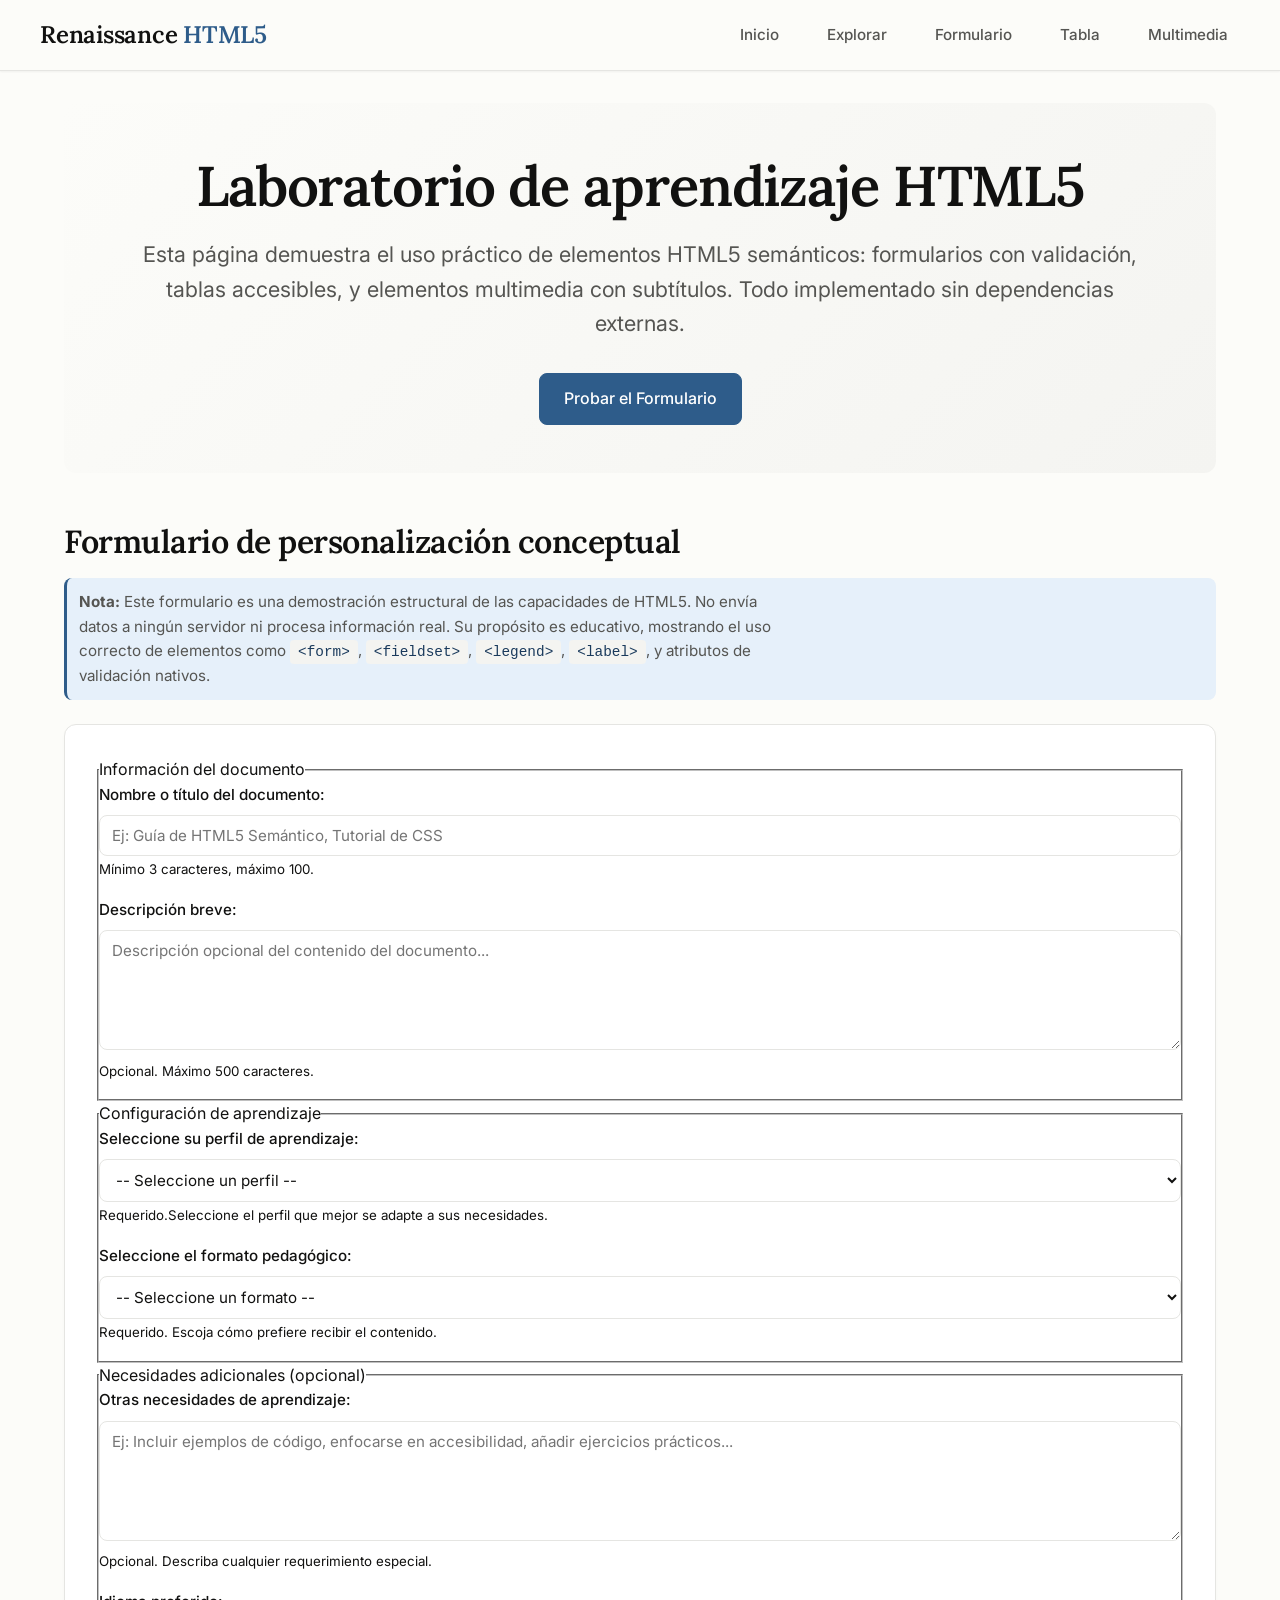
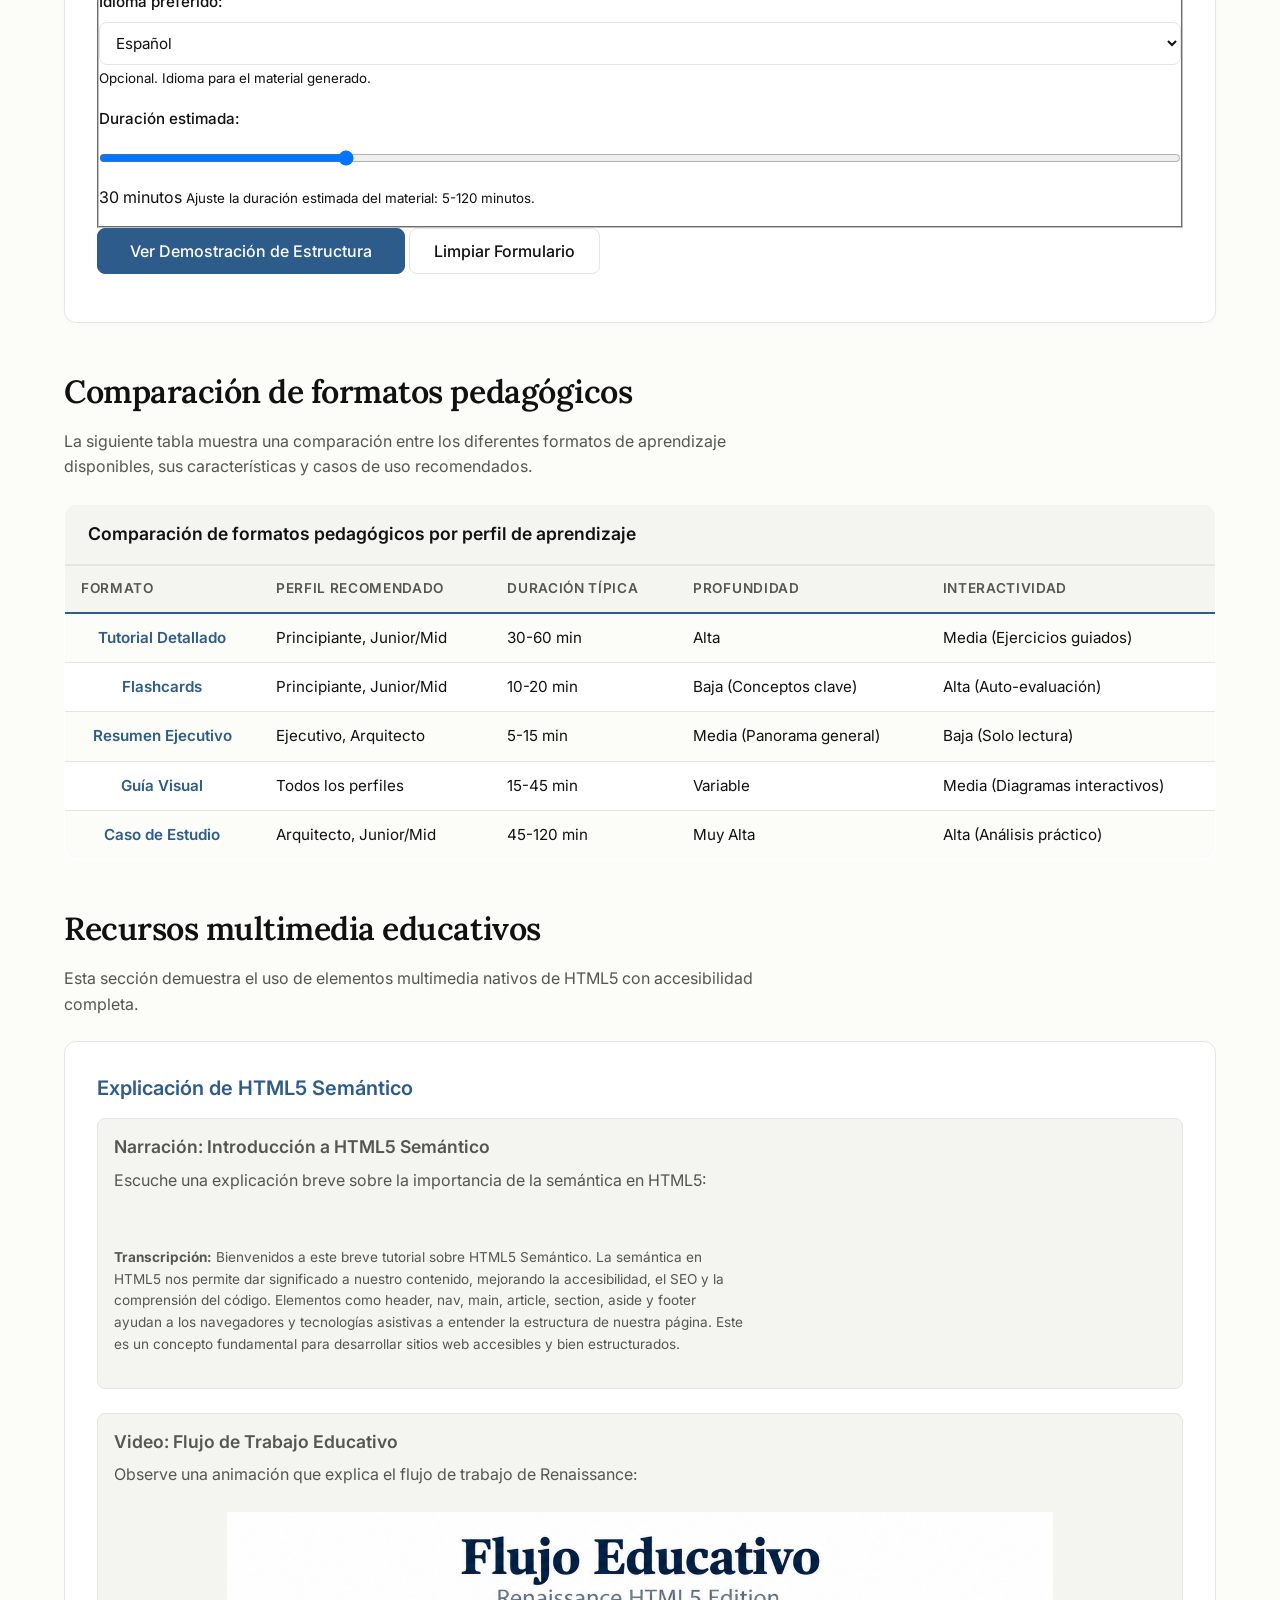
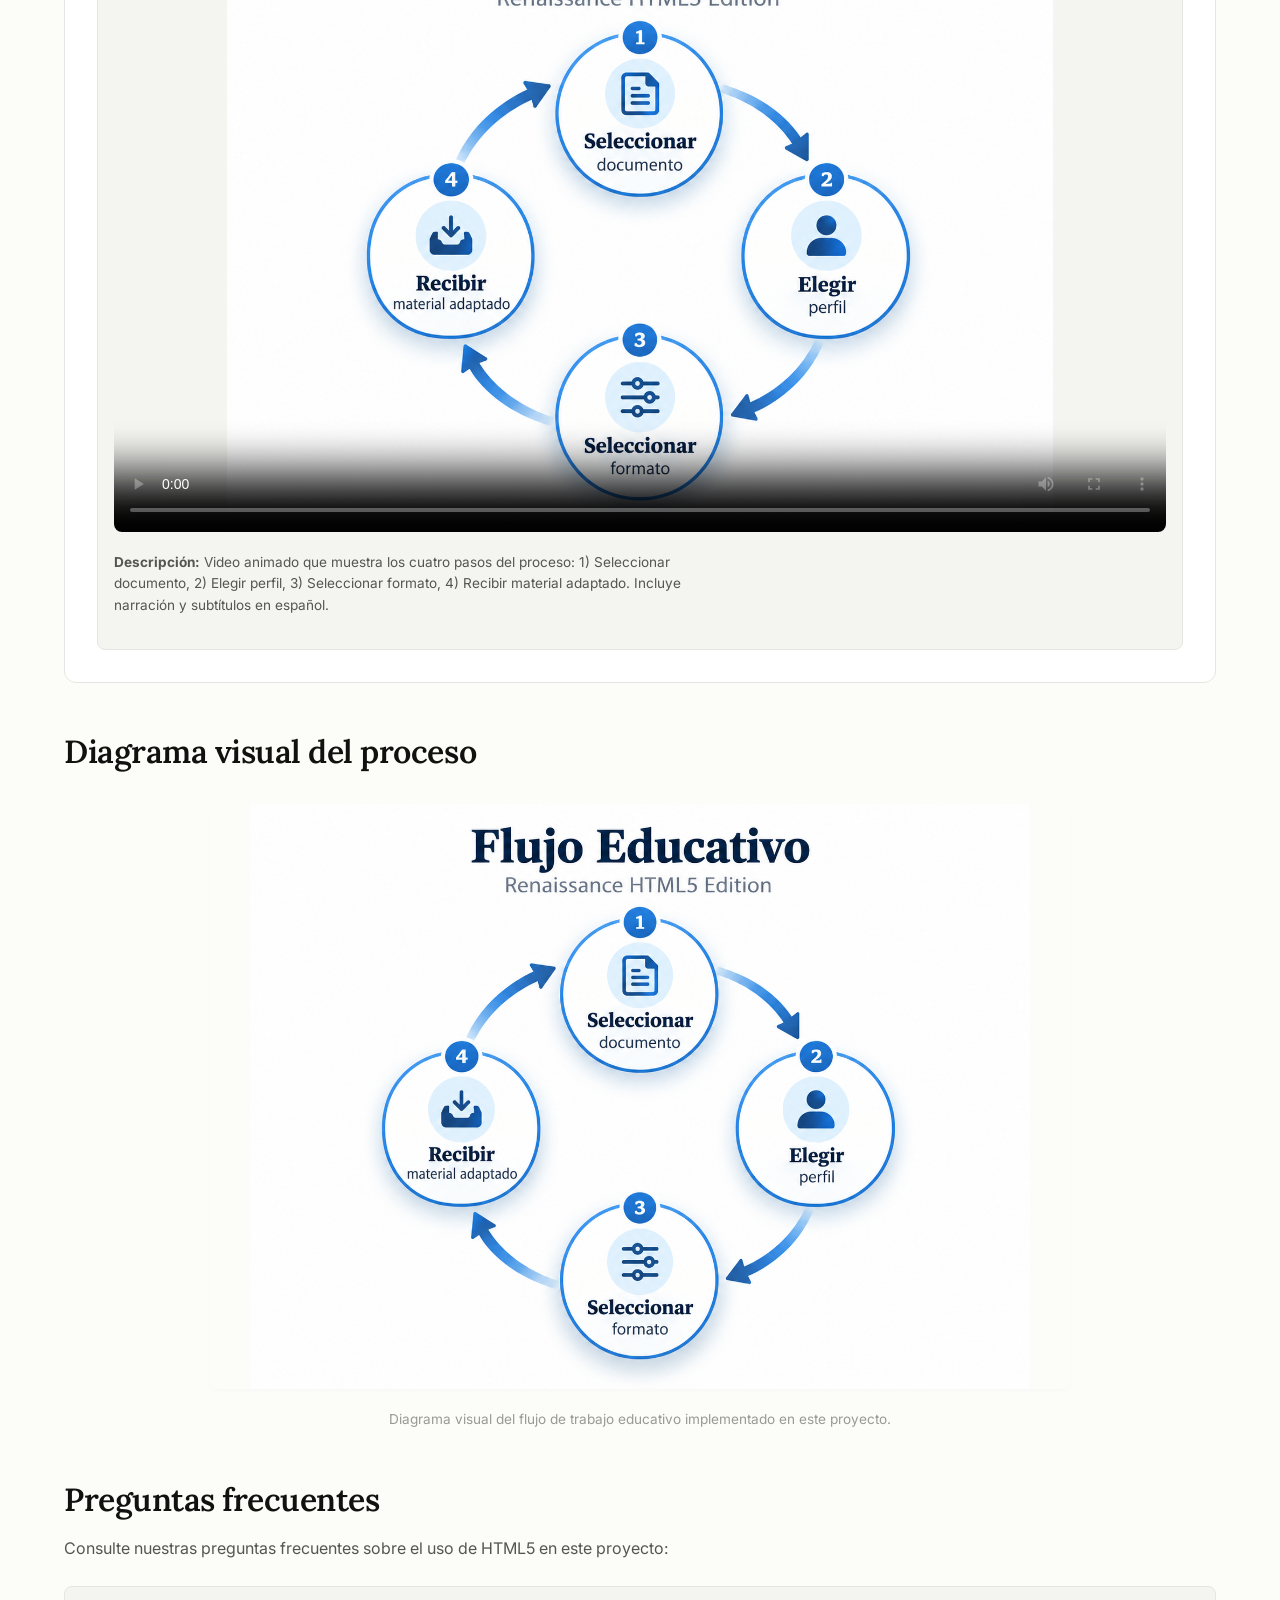
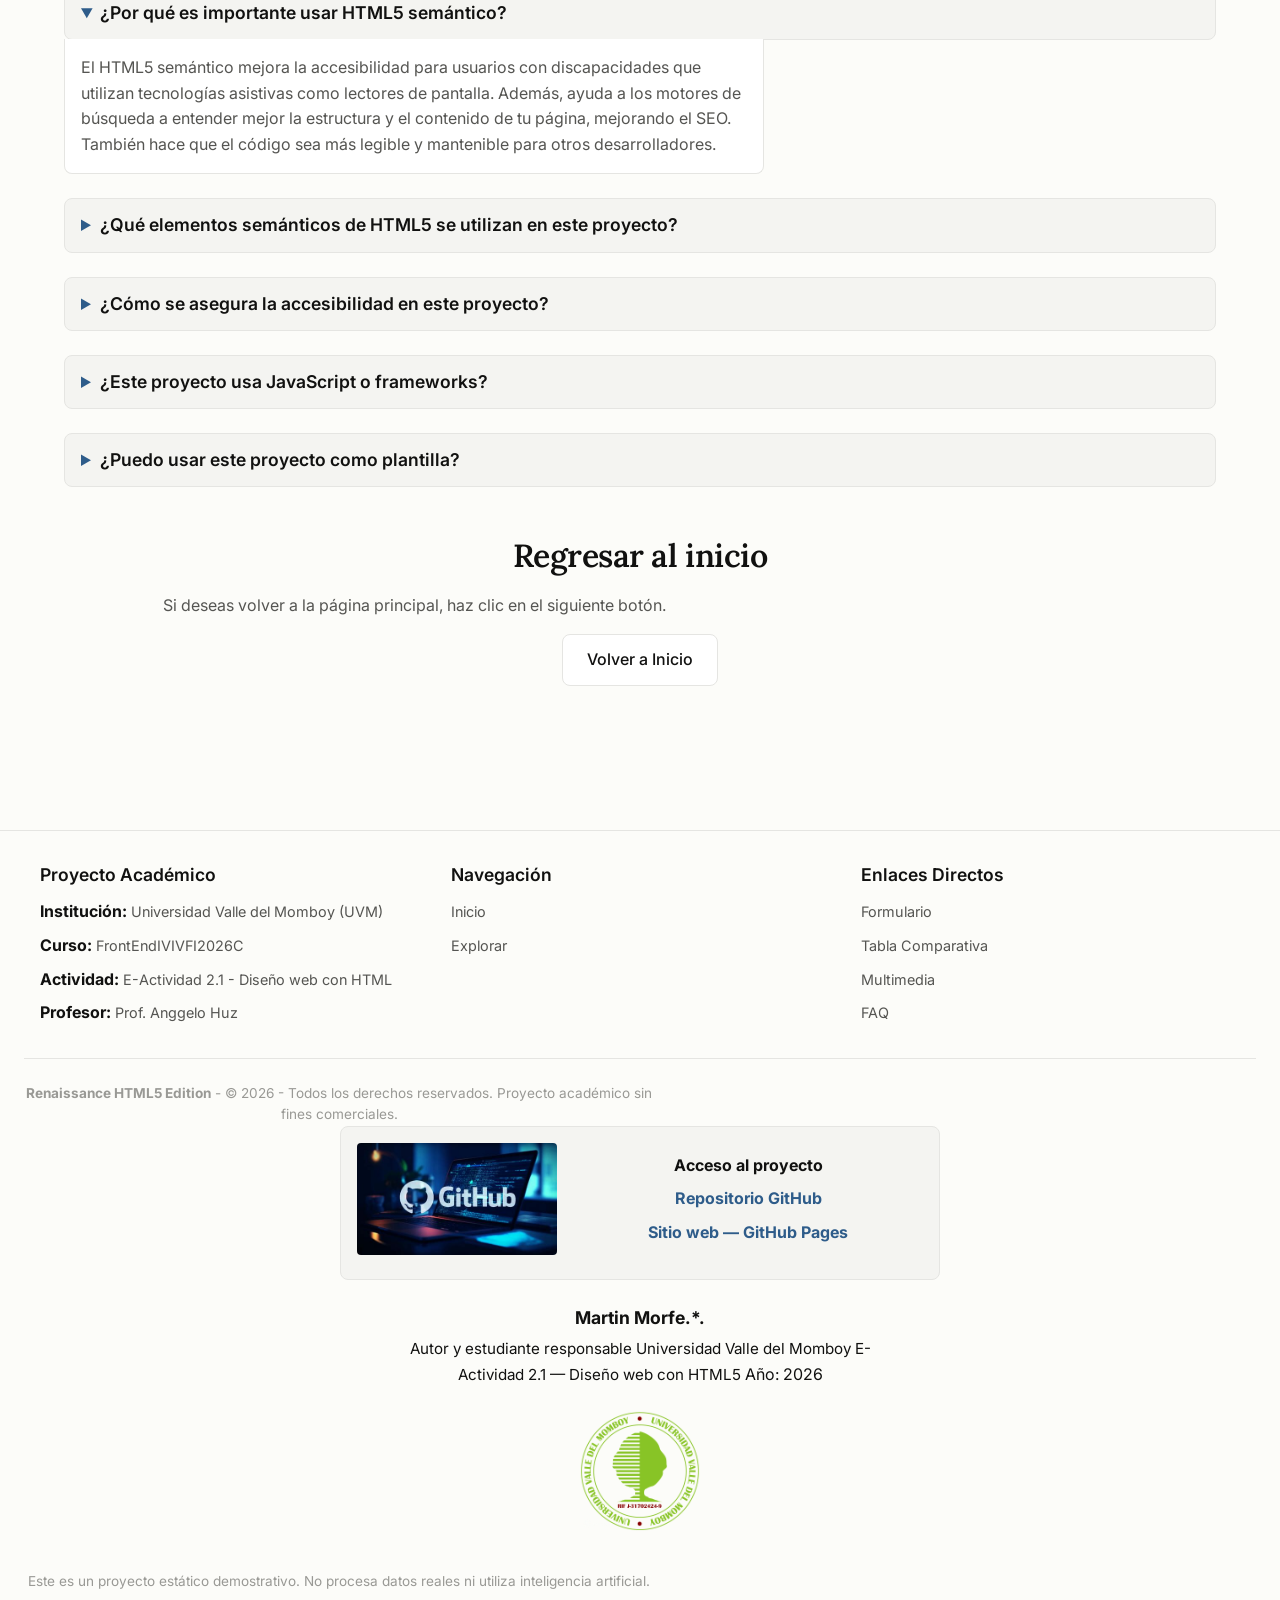
==== commit 23fbe01e: "style: refine academic footer with GitHub and UVM branding" ====
--- a/explorar.html
+++ b/explorar.html
@@ -5,12 +5,12 @@
   <meta name="viewport" content="width=device-width, initial-scale=1.0">
   <meta name="description" content="Laboratorio de aprendizaje HTML5 - Renaissance HTML5 Edition. Demostración de formularios, tablas y multimedia con HTML5 semántico.">
   <title>Explorar | Laboratorio HTML5 - Renaissance HTML5 Edition</title>
-  
+
   <!-- Fuente Google Fonts (opcional, no crítica para el funcionamiento) -->
   <link rel="preconnect" href="https://fonts.googleapis.com">
   <link rel="preconnect" href="https://fonts.gstatic.com" crossorigin>
   <link href="https://fonts.googleapis.com/css2?family=Inter:wght@400;500;600&family=Lora:ital,wght@0,400;0,600;1,400&display=swap" rel="stylesheet">
-  
+
   <!-- CSS local -->
   <link rel="stylesheet" href="css/styles.css">
 </head>
@@ -46,7 +46,7 @@
     <!-- Sección de Formulario de Personalización -->
     <section id="formulario" aria-labelledby="formulario-title">
       <h2 id="formulario-title">Formulario de personalización conceptual</h2>
-      
+
       <div class="form-description">
         <p><strong>Nota:</strong> Este formulario es una demostración estructural de las capacidades de HTML5. No envía datos a ningún servidor ni procesa información real. Su propósito es educativo, mostrando el uso correcto de elementos como <code>&lt;form&gt;</code>, <code>&lt;fieldset&gt;</code>, <code>&lt;legend&gt;</code>, <code>&lt;label&gt;</code>, y atributos de validación nativos.</p>
       </div>
@@ -54,16 +54,16 @@
       <form class="form-container" aria-label="Formulario de personalización educativa" method="get" action="#" onsubmit="event.preventDefault();">
         <fieldset>
           <legend>Información del documento</legend>
-          
+
           <div class="form-group">
             <label for="documento-nombre">Nombre o título del documento:</label>
-            <input 
-              type="text" 
-              id="documento-nombre" 
-              name="documento-nombre" 
-              placeholder="Ej: Guía de HTML5 Semántico, Tutorial de CSS" 
-              required 
-              minlength="3" 
+            <input
+              type="text"
+              id="documento-nombre"
+              name="documento-nombre"
+              placeholder="Ej: Guía de HTML5 Semántico, Tutorial de CSS"
+              required
+              minlength="3"
               maxlength="100"
               aria-describedby="documento-help"
             >
@@ -72,10 +72,10 @@
 
           <div class="form-group">
             <label for="documento-descripcion">Descripción breve:</label>
-            <textarea 
-              id="documento-descripcion" 
-              name="documento-descripcion" 
-              placeholder="Descripción opcional del contenido del documento..." 
+            <textarea
+              id="documento-descripcion"
+              name="documento-descripcion"
+              placeholder="Descripción opcional del contenido del documento..."
               aria-describedby="descripcion-help"
             ></textarea>
             <small id="descripcion-help">Opcional. Máximo 500 caracteres.</small>
@@ -84,7 +84,7 @@
 
         <fieldset>
           <legend>Configuración de aprendizaje</legend>
-          
+
           <div class="form-group">
             <label for="perfil">Seleccione su perfil de aprendizaje:</label>
             <select id="perfil" name="perfil" required aria-describedby="perfil-help">
@@ -111,12 +111,12 @@
 
         <fieldset>
           <legend>Necesidades adicionales (opcional)</legend>
-          
+
           <div class="form-group">
             <label for="necesidades">Otras necesidades de aprendizaje:</label>
-            <textarea 
-              id="necesidades" 
-              name="necesidades" 
+            <textarea
+              id="necesidades"
+              name="necesidades"
               placeholder="Ej: Incluir ejemplos de código, enfocarse en accesibilidad, añadir ejercicios prácticos..."
               rows="4"
               aria-describedby="necesidades-help"
@@ -136,13 +136,13 @@
 
           <div class="form-group">
             <label for="duracion">Duración estimada:</label>
-            <input 
-              type="range" 
-              id="duracion" 
-              name="duracion" 
-              min="5" 
-              max="120" 
-              value="30" 
+            <input
+              type="range"
+              id="duracion"
+              name="duracion"
+              min="5"
+              max="120"
+              value="30"
               step="5"
               aria-describedby="duracion-help"
             >
@@ -166,7 +166,7 @@
     <section id="tabla" aria-labelledby="tabla-title">
       <h2 id="tabla-title">Comparación de formatos pedagógicos</h2>
       <p>La siguiente tabla muestra una comparación entre los diferentes formatos de aprendizaje disponibles, sus características y casos de uso recomendados.</p>
-      
+
       <div class="table-container">
         <table aria-describedby="tabla-description">
           <caption id="tabla-description">
@@ -229,14 +229,14 @@
 
       <div class="media-section">
         <h3>Explicación de HTML5 Semántico</h3>
-        
+
         <div class="media-container">
           <!-- Audio -->
           <div class="audio-container">
             <h4>Narración: Introducción a HTML5 Semántico</h4>
             <p>Escuche una explicación breve sobre la importancia de la semántica en HTML5:</p>
-            <audio 
-              controls 
+            <audio
+              controls
               preload="metadata"
               aria-label="Narración educativa sobre HTML5 Semántico"
             >
@@ -244,13 +244,13 @@
               Su navegador no soporta el elemento de audio. <a href="assets/audio/html5-semantico.mp3" download>Descargar archivo MP3</a> (2.4 MB, 2 minutos 30 segundos).
             </audio>
             <p class="media-caption">
-              <strong>Transcripción:</strong> 
-              Bienvenidos a este breve tutorial sobre HTML5 Semántico. 
-              La semántica en HTML5 nos permite dar significado a nuestro contenido, 
-              mejorando la accesibilidad, el SEO y la comprensión del código. 
-              Elementos como header, nav, main, article, section, aside y footer 
-              ayudan a los navegadores y tecnologías asistivas a entender la estructura 
-              de nuestra página. Este es un concepto fundamental para desarrollar 
+              <strong>Transcripción:</strong>
+              Bienvenidos a este breve tutorial sobre HTML5 Semántico.
+              La semántica en HTML5 nos permite dar significado a nuestro contenido,
+              mejorando la accesibilidad, el SEO y la comprensión del código.
+              Elementos como header, nav, main, article, section, aside y footer
+              ayudan a los navegadores y tecnologías asistivas a entender la estructura
+              de nuestra página. Este es un concepto fundamental para desarrollar
               sitios web accesibles y bien estructurados.
             </p>
           </div>
@@ -259,8 +259,8 @@
           <div class="video-container">
             <h4>Video: Flujo de Trabajo Educativo</h4>
             <p>Observe una animación que explica el flujo de trabajo de Renaissance:</p>
-            <video 
-              controls 
+            <video
+              controls
               preload="metadata"
               poster="assets/images/educational-workflow.png"
               style="max-width: 100%; height: auto;"
@@ -269,14 +269,14 @@
               <source src="assets/video/flujo-educativo.mp4" type="video/mp4">
               <!-- Nota: Subtítulos no sincronizados con el video actual -->
               <p class="media-caption">
-                Su navegador no soporta el elemento de video. 
+                Su navegador no soporta el elemento de video.
                 <a href="assets/video/flujo-educativo.mp4" download>Descargar archivo MP4</a> (5.2 MB, H.264, 1 minuto 15 segundos).
               </p>
             </video>
             <p class="media-caption">
-              <strong>Descripción:</strong> 
-              Video animado que muestra los cuatro pasos del proceso: 
-              1) Seleccionar documento, 2) Elegir perfil, 3) Seleccionar formato, 
+              <strong>Descripción:</strong>
+              Video animado que muestra los cuatro pasos del proceso:
+              1) Seleccionar documento, 2) Elegir perfil, 3) Seleccionar formato,
               4) Recibir material adaptado. Incluye narración y subtítulos en español.
             </p>
           </div>
@@ -290,7 +290,7 @@
       <figure class="figure-container">
         <img
           src="assets/images/educational-workflow.png"
-          alt="Diagrama de flujo circular con cuatro pasos: Seleccionar documento (icono de libro), Elegir perfil (icono de usuario), Seleccionar formato (icono de lista), Recibir material adaptado (icono de descarga). Cada paso conectado por flechas en sentido horario." 
+          alt="Diagrama de flujo circular con cuatro pasos: Seleccionar documento (icono de libro), Elegir perfil (icono de usuario), Seleccionar formato (icono de lista), Recibir material adaptado (icono de descarga). Cada paso conectado por flechas en sentido horario."
           width="1448"
           height="1086"
         >
@@ -304,15 +304,15 @@
     <section aria-labelledby="faq-title">
       <h2 id="faq-title">Preguntas frecuentes</h2>
       <p>Consulte nuestras preguntas frecuentes sobre el uso de HTML5 en este proyecto:</p>
-      
+
       <div role="region" aria-label="Preguntas frecuentes">
         <details class="details-faq" open>
           <summary>¿Por qué es importante usar HTML5 semántico?</summary>
           <p>
-            El HTML5 semántico mejora la accesibilidad para usuarios con discapacidades 
-            que utilizan tecnologías asistivas como lectores de pantalla. Además, ayuda 
-            a los motores de búsqueda a entender mejor la estructura y el contenido 
-            de tu página, mejorando el SEO. También hace que el código sea más legible 
+            El HTML5 semántico mejora la accesibilidad para usuarios con discapacidades
+            que utilizan tecnologías asistivas como lectores de pantalla. Además, ayuda
+            a los motores de búsqueda a entender mejor la estructura y el contenido
+            de tu página, mejorando el SEO. También hace que el código sea más legible
             y mantenible para otros desarrolladores.
           </p>
         </details>
@@ -320,13 +320,13 @@
         <details class="details-faq">
           <summary>¿Qué elementos semánticos de HTML5 se utilizan en este proyecto?</summary>
           <p>
-            Este proyecto utiliza: <code>&lt;header&gt;</code>, <code>&lt;nav&gt;</code>, 
-            <code>&lt;main&gt;</code>, <code>&lt;article&gt;</code>, <code>&lt;section&gt;</code>, 
-            <code>&lt;footer&gt;</code>, <code>&lt;figure&gt;</code>, <code>&lt;figcaption&gt;</code>, 
-            <code>&lt;form&gt;</code>, <code>&lt;fieldset&gt;</code>, <code>&lt;legend&gt;</code>, 
-            <code>&lt;table&gt;</code>, <code>&lt;caption&gt;</code>, <code>&lt;thead&gt;</code>, 
-            <code>&lt;tbody&gt;</code>, <code>&lt;th&gt;</code>, <code>&lt;audio&gt;</code>, 
-            <code>&lt;video&gt;</code>, <code>&lt;track&gt;</code>, <code>&lt;details&gt;</code>, 
+            Este proyecto utiliza: <code>&lt;header&gt;</code>, <code>&lt;nav&gt;</code>,
+            <code>&lt;main&gt;</code>, <code>&lt;article&gt;</code>, <code>&lt;section&gt;</code>,
+            <code>&lt;footer&gt;</code>, <code>&lt;figure&gt;</code>, <code>&lt;figcaption&gt;</code>,
+            <code>&lt;form&gt;</code>, <code>&lt;fieldset&gt;</code>, <code>&lt;legend&gt;</code>,
+            <code>&lt;table&gt;</code>, <code>&lt;caption&gt;</code>, <code>&lt;thead&gt;</code>,
+            <code>&lt;tbody&gt;</code>, <code>&lt;th&gt;</code>, <code>&lt;audio&gt;</code>,
+            <code>&lt;video&gt;</code>, <code>&lt;track&gt;</code>, <code>&lt;details&gt;</code>,
             y <code>&lt;summary&gt;</code>.
           </p>
         </details>
@@ -334,7 +334,7 @@
         <details class="details-faq">
           <summary>¿Cómo se asegura la accesibilidad en este proyecto?</summary>
           <p>
-            La accesibilidad se garantiza mediante: 
+            La accesibilidad se garantiza mediante:
             <ul>
               <li>Uso de elementos semánticos HTML5</li>
               <li>Atributos <code>aria-</code> apropiados</li>
@@ -352,11 +352,11 @@
         <details class="details-faq">
           <summary>¿Este proyecto usa JavaScript o frameworks?</summary>
           <p>
-            No. Este es un proyecto <strong>100% estático</strong> basado exclusivamente 
-            en HTML5 y CSS3. No utiliza JavaScript (excepto el mínimo necesario para el 
-            atribulo <code>onsubmit</code> preventDefault en el formulario demostrativo), 
-            ni frameworks como React, Vue, Angular, Bootstrap, Tailwind u otros. 
-            El objetivo es demostrar las capacidades nativas del navegador sin 
+            No. Este es un proyecto <strong>100% estático</strong> basado exclusivamente
+            en HTML5 y CSS3. No utiliza JavaScript (excepto el mínimo necesario para el
+            atribulo <code>onsubmit</code> preventDefault en el formulario demostrativo),
+            ni frameworks como React, Vue, Angular, Bootstrap, Tailwind u otros.
+            El objetivo es demostrar las capacidades nativas del navegador sin
             dependencias externas.
           </p>
         </details>
@@ -364,10 +364,10 @@
         <details class="details-faq">
           <summary>¿Puedo usar este proyecto como plantilla?</summary>
           <p>
-            Sí, puedes usar este proyecto como referencia para tus propios trabajos. 
-            Sin embargo, recuerda que este es un proyecto académico específico para 
-            la E-Actividad 2.1 del curso FrontEndIVIVFI2026C de la UVM. Asegúrate de 
-            personalizarlo y adaptarlo a tus necesidades, y de dar el crédito 
+            Sí, puedes usar este proyecto como referencia para tus propios trabajos.
+            Sin embargo, recuerda que este es un proyecto académico específico para
+            la E-Actividad 2.1 del curso FrontEndIVIVFI2026C de la UVM. Asegúrate de
+            personalizarlo y adaptarlo a tus necesidades, y de dar el crédito
             apropiado si reutilizas partes significativas del código.
           </p>
         </details>
@@ -418,18 +418,37 @@
         <strong>Renaissance HTML5 Edition</strong> - © 2026 - Todos los derechos reservados.
         Proyecto académico sin fines comerciales.
       </p>
-      <p>
-        <strong>Martin Morfe.*.</strong><br>
-        Autor y estudiante responsable<br>
-        Universidad Valle del Momboy — E-Actividad 2.1 — Diseño web con HTML5
-      </p>
-      <p>
-        <a href="https://github.com/mmorfe-engineer/renaissance-html5-uvm-e2" class="github-link" aria-label="Ver código en GitHub">
-          <img src="assets/images/github-logo.jpg" alt="" width="100" height="60">
-          <strong>Ver código en GitHub</strong>
-        </a><br>
-        <span class="text-faint">github.com/mmorfe-engineer/renaissance-html5-uvm-e2</span>
-      </p>
+
+      <!-- Tarjeta GitHub -->
+      <div class="github-card">
+        <div class="github-card-image">
+          <img src="assets/images/github-card.jpg" alt="GitHub">
+        </div>
+        <div class="github-card-links">
+          <h5>Acceso al proyecto</h5>
+          <a href="https://github.com/mmorfe-engineer/renaissance-html5-uvm-e2" class="link-item">
+            <strong>Repositorio GitHub</strong>
+          </a>
+          <a href="https://mmorfe-engineer.github.io/renaissance-html5-uvm-e2/" class="link-item">
+            <strong>Sitio web — GitHub Pages</strong>
+          </a>
+        </div>
+      </div>
+
+      <!-- Identidad académica -->
+      <div class="academic-identity">
+        <strong>Martin Morfe.*.</strong>
+        <span class="role">Autor y estudiante responsable</span>
+        <span class="institution">Universidad Valle del Momboy</span>
+        <span class="activity">E-Actividad 2.1 — Diseño web con HTML5</span>
+        <span>Año: 2026</span>
+      </div>
+
+      <!-- Logotipo UVM -->
+      <div class="uvm-logo">
+        <img src="assets/images/uvm-logo.png" alt="Logo de la Universidad Valle del Momboy">
+      </div>
+
       <p class="text-faint">
         Este es un proyecto estático demostrativo. No procesa datos reales ni utiliza inteligencia artificial.
       </p>
@@ -443,7 +462,7 @@
     document.addEventListener('DOMContentLoaded', function() {
       const duracionInput = document.getElementById('duracion');
       const duracionValue = document.getElementById('duracion-value');
-      
+
       if (duracionInput && duracionValue) {
         duracionInput.addEventListener('input', function() {
           duracionValue.textContent = this.value + ' minutos';
--- a/css/styles.css
+++ b/css/styles.css
@@ -12,30 +12,30 @@
   --color-canvas: #FCFCF9;
   --color-surface: #FFFFFF;
   --color-surface-alt: #F4F4F1;
-  
+
   --color-ink: #111110;
   --color-ink-muted: #555552;
   --color-ink-faint: #999995;
-  
+
   --color-brand: #2E5C8A;
   --color-brand-subtle: #E6F0FA;
   --color-brand-strong: #1A3A5C;
-  
+
   --color-source: #6B4C9A;
   --color-source-subtle: #F3EEFA;
-  
+
   --color-success: #287A4F;
   --color-warning: #B37700;
   --color-critical: #C92A2A;
   --color-info: #0066CC;
-  
+
   --color-border: #E5E5E2;
   --color-focus: rgba(46, 92, 138, 0.4);
-  
+
   /* --- Tipografía --- */
   --font-ui: 'Inter', -apple-system, BlinkMacSystemFont, 'Segoe UI', Roboto, Oxygen, Ubuntu, sans-serif;
   --font-editorial: 'Lora', Georgia, 'Times New Roman', serif;
-  
+
   /* --- Espaciado --- */
   --spacing-4: 0.25rem;
   --spacing-8: 0.5rem;
@@ -45,16 +45,16 @@
   --spacing-32: 2rem;
   --spacing-48: 3rem;
   --spacing-64: 4rem;
-  
+
   /* --- Radios --- */
   --radius-sm: 4px;
   --radius-md: 8px;
   --radius-lg: 12px;
-  
+
   /* --- Sombras --- */
   --elevation-card: 0 2px 4px rgba(0, 0, 0, 0.02);
   --elevation-nav: 0 1px 2px rgba(0, 0, 0, 0.05);
-  
+
   /* --- Transiciones --- */
   --transition-fast: 0.15s ease;
   --transition-normal: 0.25s ease;
@@ -767,24 +767,24 @@
   h1 {
     font-size: 3rem;
   }
-  
+
   .rn-header-container {
     max-width: 1200px;
     margin: 0 auto;
   }
-  
+
   nav ul {
     gap: var(--spacing-24);
   }
-  
+
   .hero h1 {
     font-size: 3.5rem;
   }
-  
+
   .hero p {
     font-size: 1.35rem;
   }
-  
+
   /* Grid de dos columnas para secciones */
   .content-grid {
     display: grid;
@@ -792,11 +792,11 @@
     gap: var(--spacing-32);
     align-items: start;
   }
-  
+
   .content-grid .text-content {
     grid-column: 1;
   }
-  
+
   .content-grid .visual-content {
     grid-column: 2;
   }
@@ -807,60 +807,60 @@
   header {
     padding: var(--spacing-12) var(--spacing-16);
   }
-  
+
   .rn-header-container {
     flex-direction: column;
     gap: var(--spacing-16);
   }
-  
+
   nav ul {
     flex-wrap: wrap;
     justify-content: center;
     gap: var(--spacing-8);
   }
-  
+
   main {
     padding: var(--spacing-24) var(--spacing-16);
   }
-  
+
   h1 {
     font-size: 2.25rem;
   }
-  
+
   h2 {
     font-size: 1.75rem;
   }
-  
+
   .hero {
     padding: var(--spacing-32) var(--spacing-16);
   }
-  
+
   .hero h1 {
     font-size: 2.5rem;
   }
-  
+
   .profiles-grid {
     grid-template-columns: 1fr;
   }
-  
+
   .rn-btn {
     padding: var(--spacing-10) var(--spacing-20);
     font-size: 0.9rem;
   }
-  
+
   .form-container {
     padding: var(--spacing-24);
   }
-  
+
   footer {
     padding: var(--spacing-24) var(--spacing-16);
   }
-  
+
   .footer-container {
     grid-template-columns: 1fr;
     text-align: center;
   }
-  
+
   .footer-section ul {
     padding-left: 0;
   }
@@ -872,27 +872,27 @@
     background: white;
     color: black;
   }
-  
+
   header,
   nav,
   footer,
   .rn-btn {
     display: none;
   }
-  
+
   main {
     max-width: 100%;
     padding: 0;
   }
-  
+
   h1 {
     font-size: 1.8rem;
   }
-  
+
   h2 {
     font-size: 1.5rem;
   }
-  
+
   a::after {
     content: " (" attr(href) ")";
     font-size: 0.8em;
@@ -925,7 +925,7 @@
 .mb-3 { margin-bottom: var(--spacing-12); }
 .mb-4 { margin-bottom: var(--spacing-16); }
 
-/* Estilos para enlace de GitHub */
+/* Estilos para enlace de GitHub (legacy, mantener para compatibilidad) */
 .github-link {
   display: inline-flex;
   align-items: center;
@@ -948,4 +948,98 @@
   object-fit: contain;
 }
 
+/* Tarjeta GitHub - Layout horizontal/vertical */
+.github-card {
+  display: flex;
+  flex-wrap: wrap;
+  gap: var(--spacing-16);
+  align-items: center;
+  justify-content: center;
+  background: var(--color-surface-alt);
+  border-radius: var(--radius-md);
+  padding: var(--spacing-16);
+  border: 1px solid var(--color-border);
+  max-width: 600px;
+  margin: 0 auto var(--spacing-24);
+}
+
+.github-card-image {
+  flex: 0 0 auto;
+}
+
+.github-card-image img {
+  width: 200px;
+  height: auto;
+  object-fit: contain;
+  border-radius: var(--radius-sm);
+}
+
+.github-card-links {
+  flex: 1 1 auto;
+  min-width: 200px;
+}
+
+.github-card-links h5 {
+  margin-bottom: var(--spacing-8);
+  color: var(--color-ink);
+  font-size: 1rem;
+}
+
+.github-card-links .link-item {
+  display: block;
+  margin-bottom: var(--spacing-8);
+  color: var(--color-brand);
+  text-decoration: none;
+  transition: color var(--transition-fast);
+}
+
+.github-card-links .link-item:hover {
+  color: var(--color-brand-strong);
+}
+
+.github-card-links .link-item:focus-visible {
+  outline: 2px solid var(--color-brand);
+  outline-offset: 2px;
+}
+
+/* Identidad académica */
+.academic-identity {
+  text-align: center;
+  margin: var(--spacing-24) auto;
+  max-width: 500px;
+}
+
+.academic-identity strong {
+  display: block;
+  font-size: 1.1rem;
+  margin-bottom: var(--spacing-4);
+}
+
+.academic-identity .role {
+  font-size: 0.95rem;
+  margin-bottom: var(--spacing-8);
+}
+
+.academic-identity .institution {
+  font-size: 0.95rem;
+  margin-bottom: var(--spacing-4);
+}
+
+.academic-identity .activity {
+  font-size: 0.95rem;
+  margin-bottom: var(--spacing-8);
+}
+
+/* Logotipo UVM */
+.uvm-logo {
+  text-align: center;
+  margin: var(--spacing-16) auto var(--spacing-32);
+}
+
+.uvm-logo img {
+  max-width: 120px;
+  height: auto;
+  object-fit: contain;
+}
+
 /* Fin de styles.css */
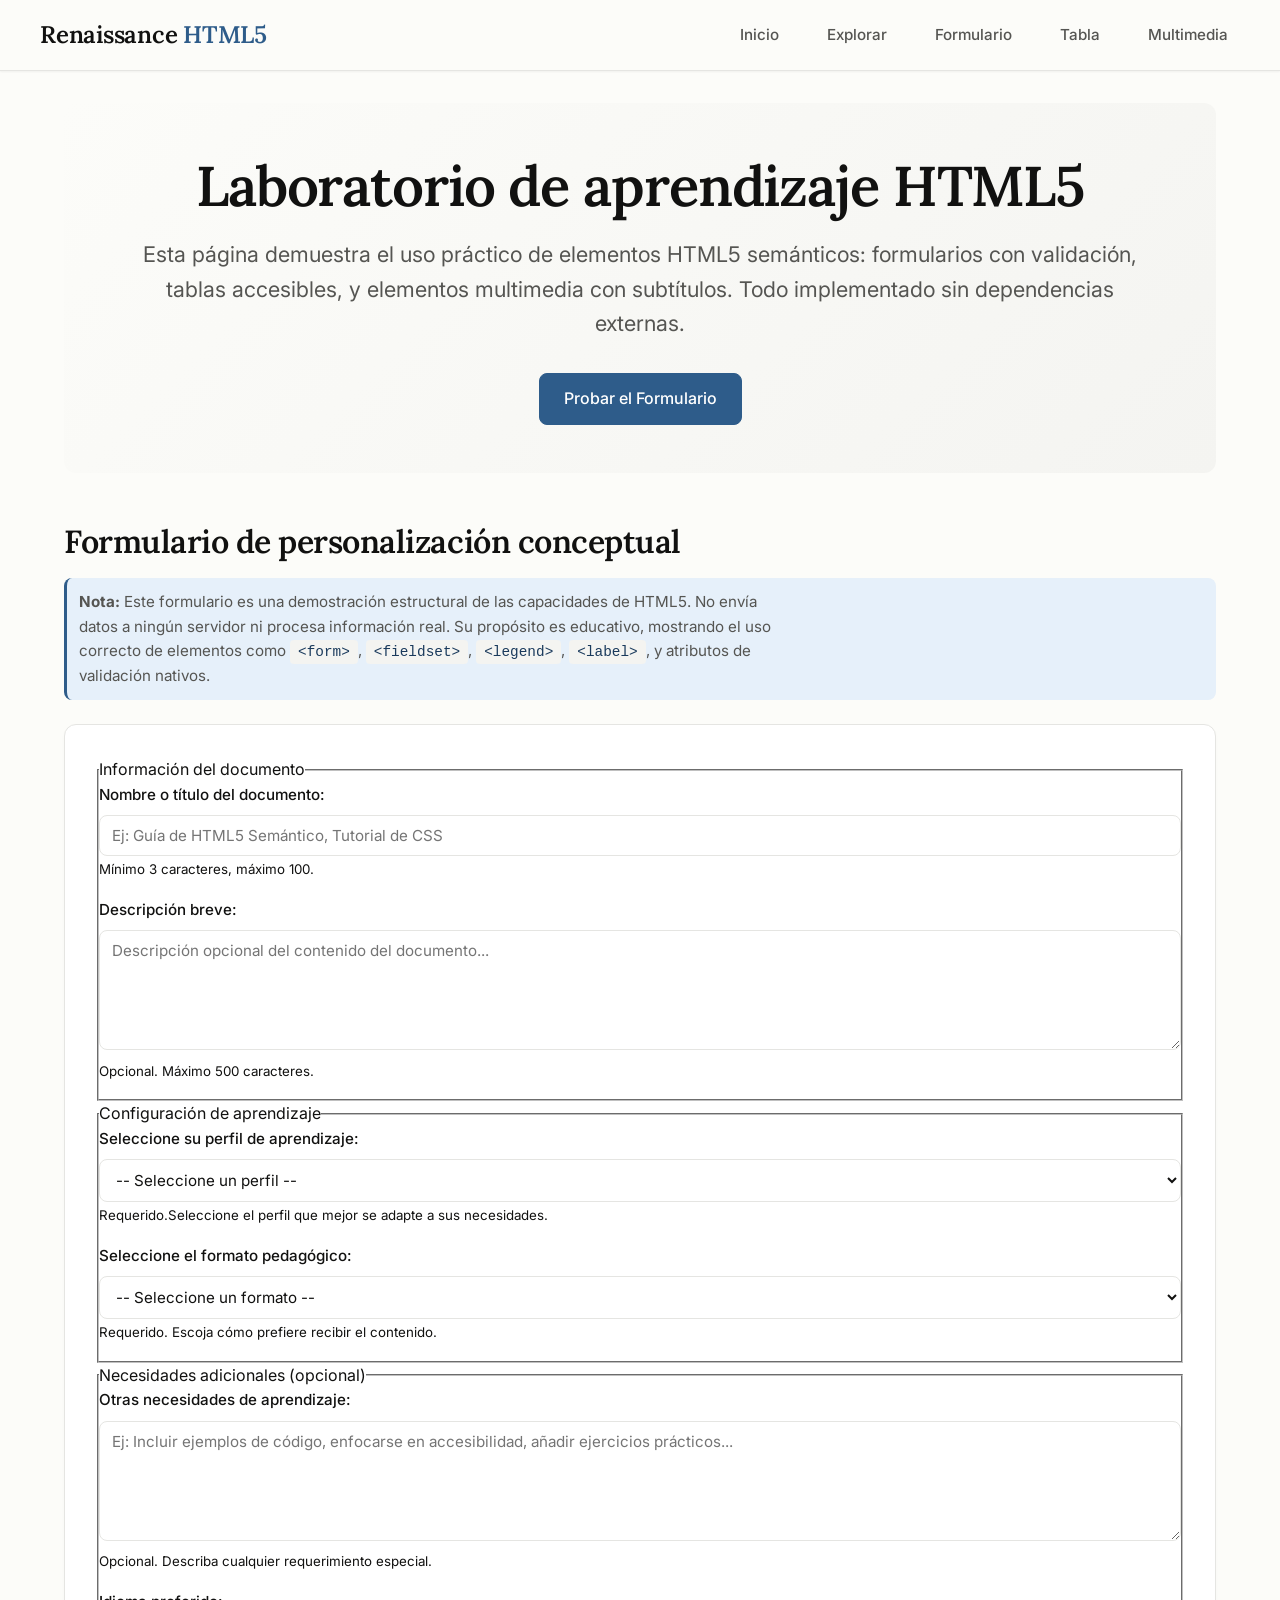
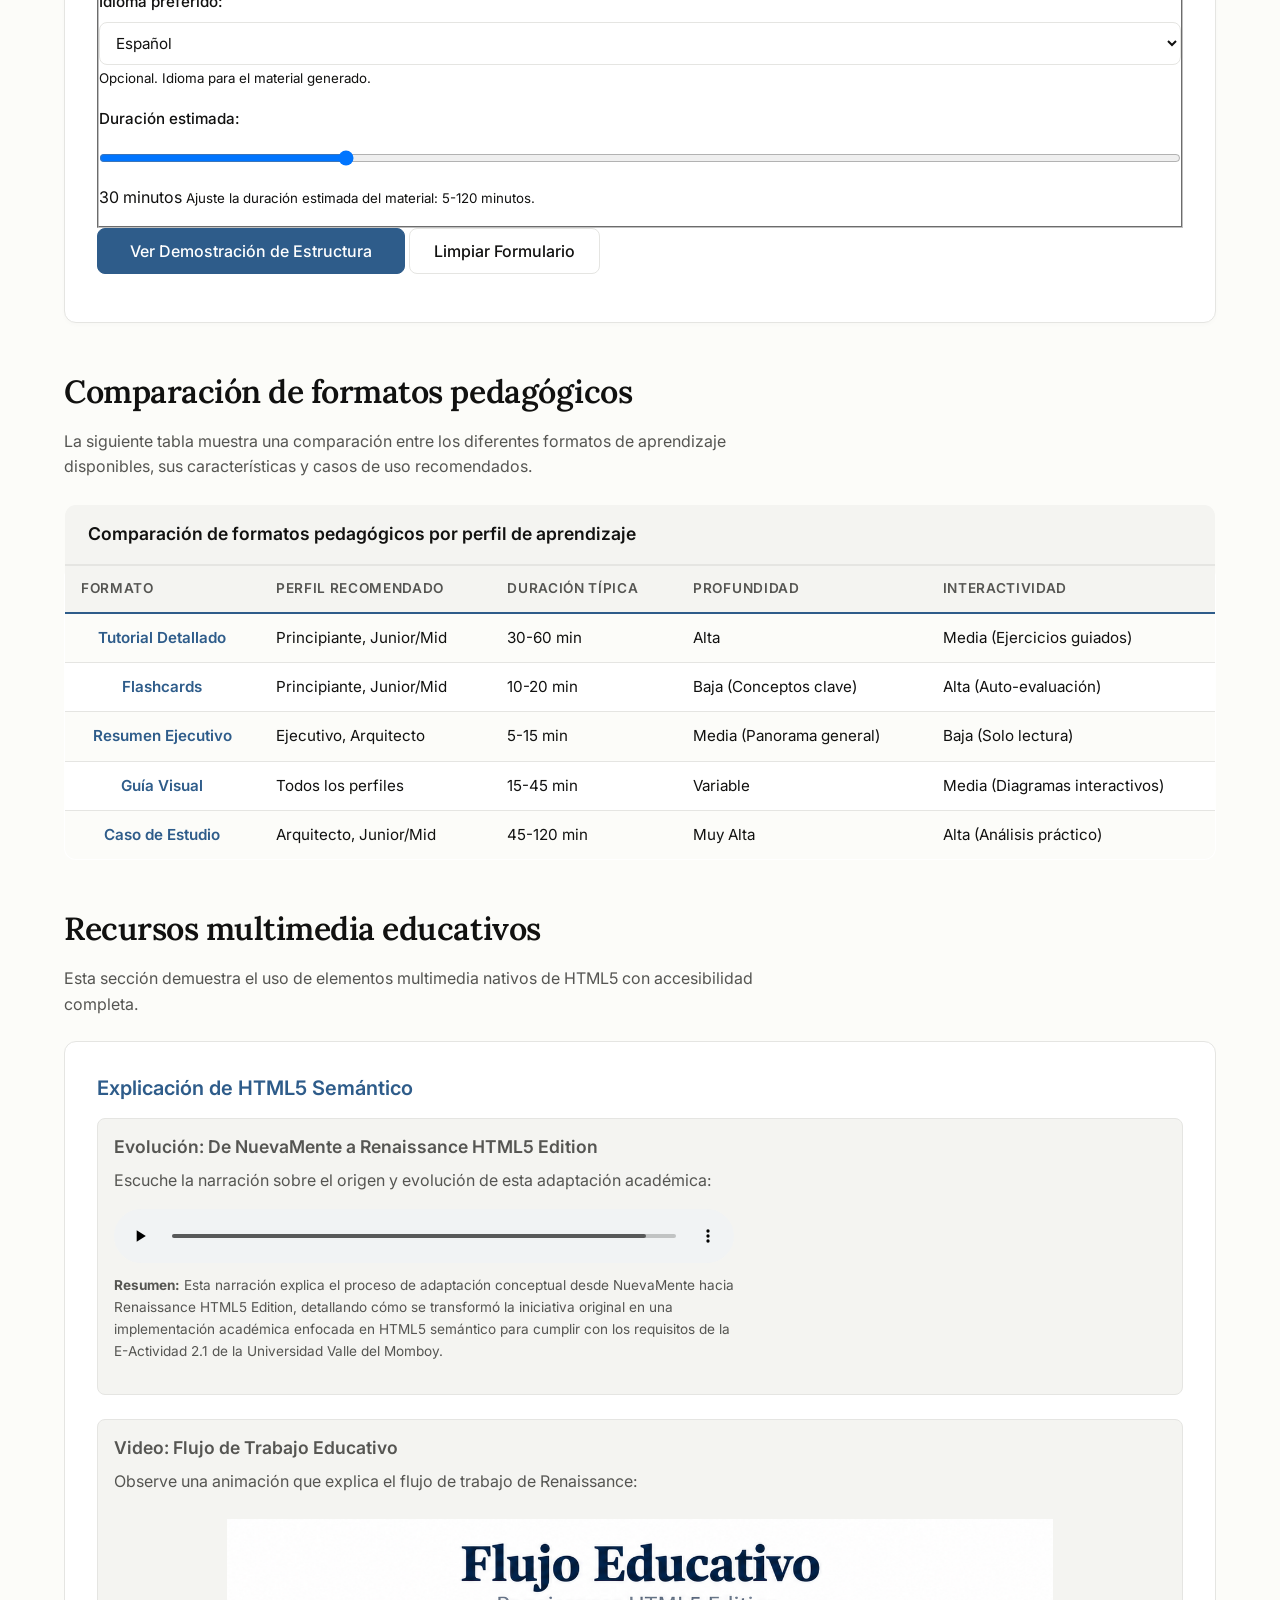
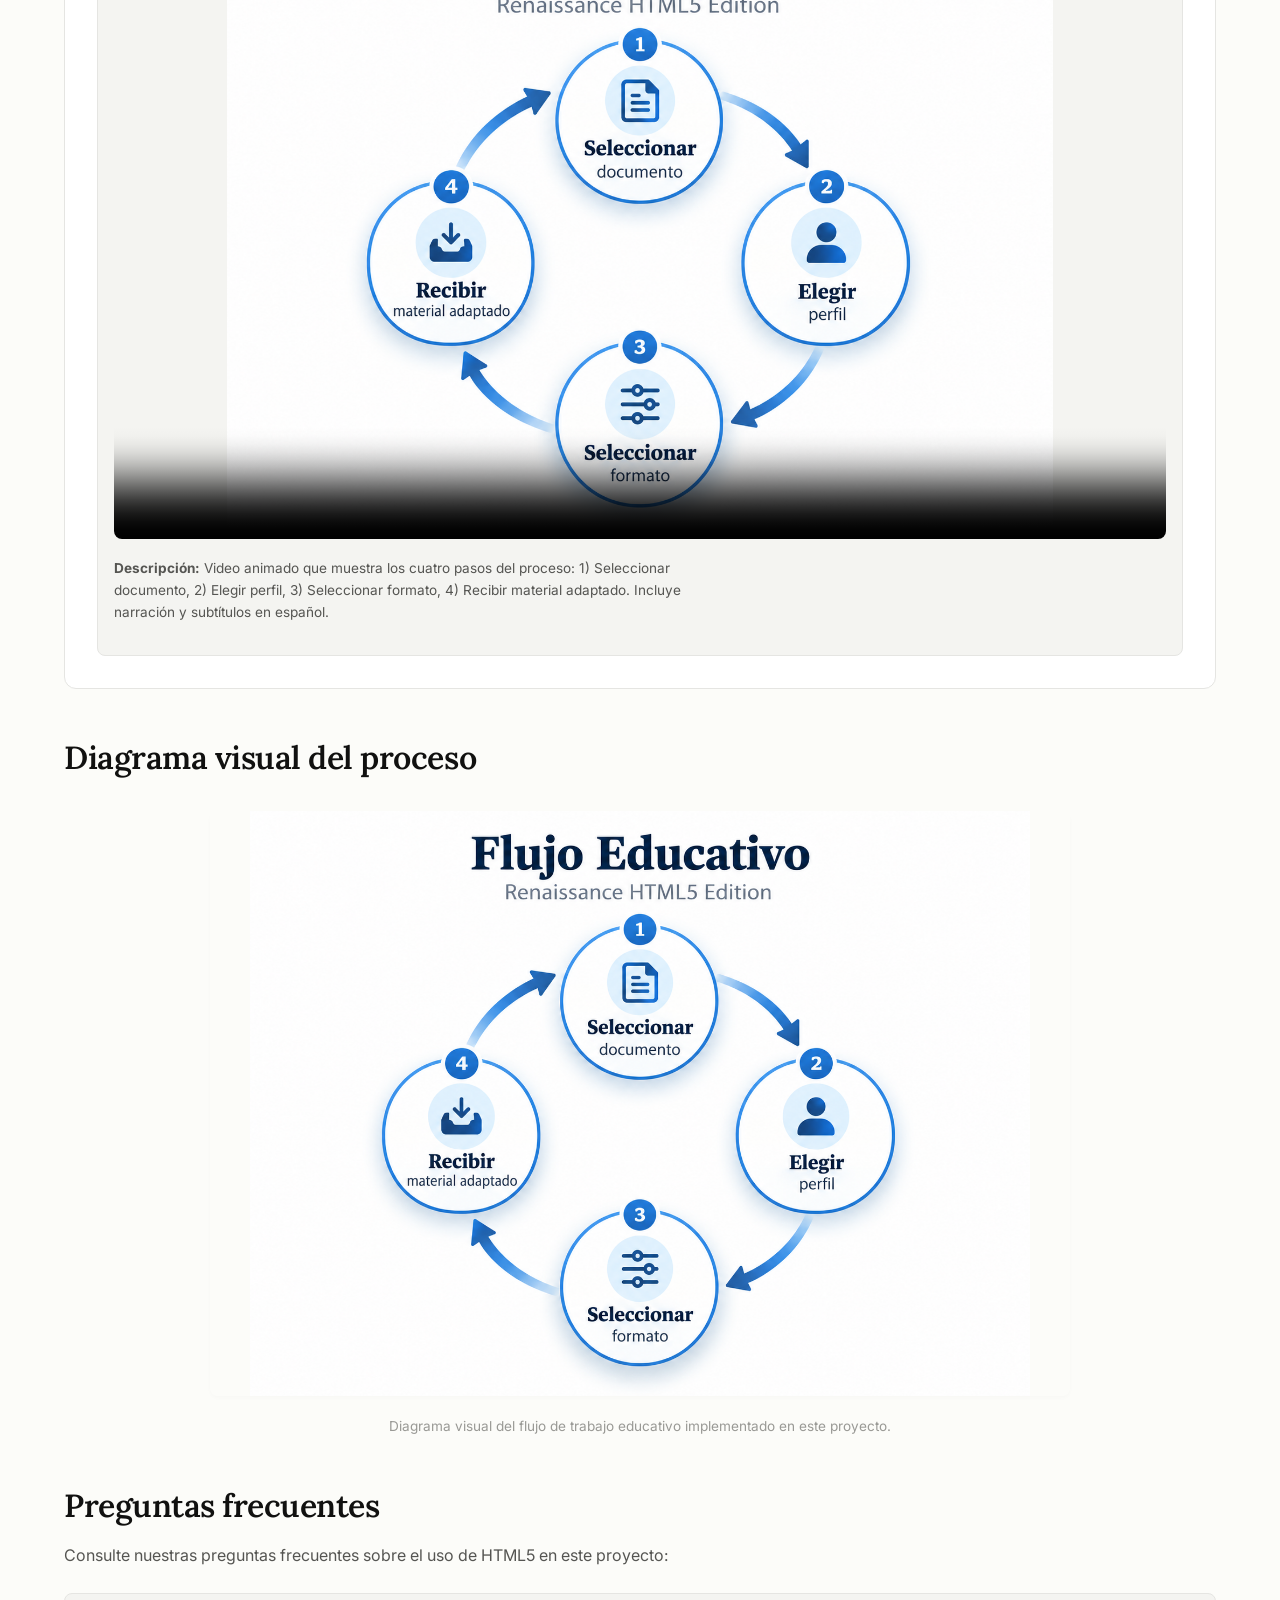
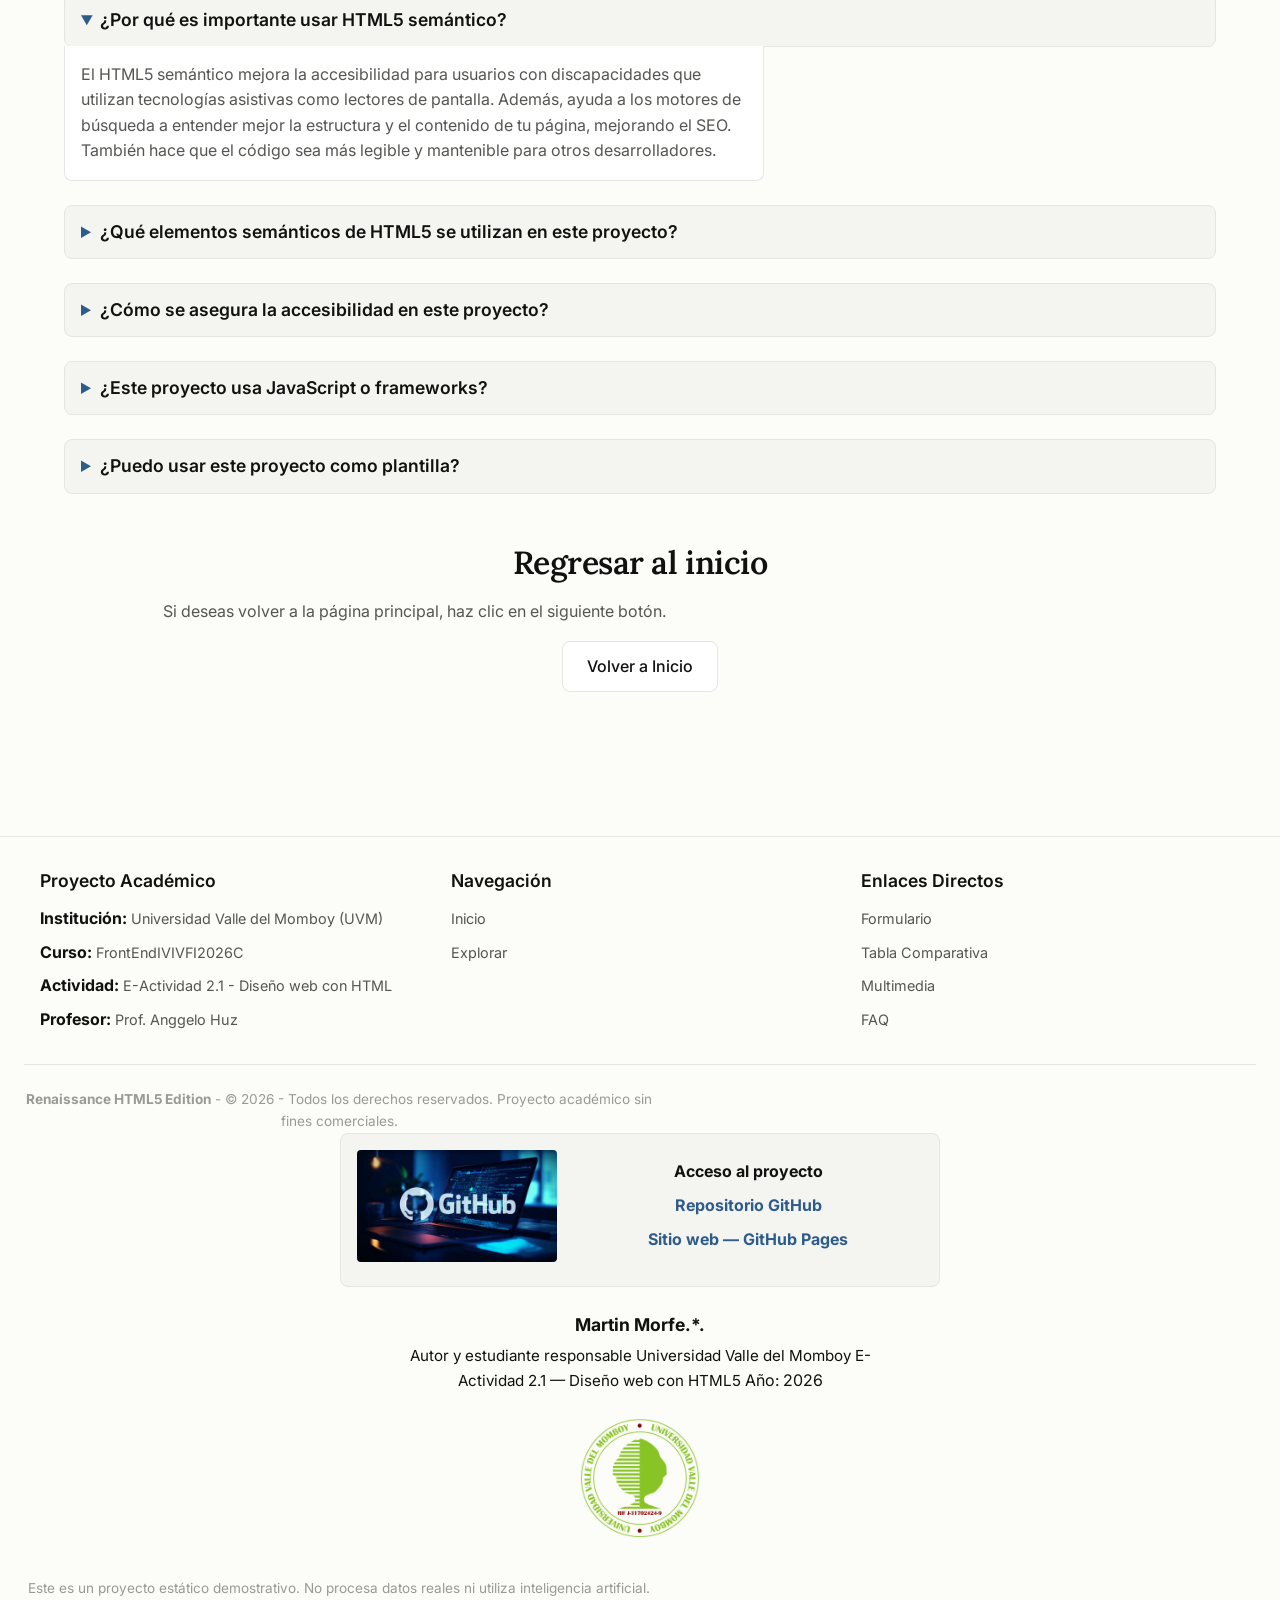
==== commit dd6e2f58: "fix: resolve invisible audio player and correct media description" ====
--- a/explorar.html
+++ b/explorar.html
@@ -233,25 +233,21 @@
         <div class="media-container">
           <!-- Audio -->
           <div class="audio-container">
-            <h4>Narración: Introducción a HTML5 Semántico</h4>
-            <p>Escuche una explicación breve sobre la importancia de la semántica en HTML5:</p>
+            <h4>Evolución: De NuevaMente a Renaissance HTML5 Edition</h4>
+            <p>Escuche la narración sobre el origen y evolución de esta adaptación académica:</p>
             <audio
               controls
               preload="metadata"
-              aria-label="Narración educativa sobre HTML5 Semántico"
+              aria-label="Narración sobre la evolución de NuevaMente a Renaissance HTML5 Edition"
             >
               <source src="assets/audio/html5-semantico.mp3" type="audio/mpeg">
-              Su navegador no soporta el elemento de audio. <a href="assets/audio/html5-semantico.mp3" download>Descargar archivo MP3</a> (2.4 MB, 2 minutos 30 segundos).
+              Su navegador no soporta el elemento de audio. <a href="assets/audio/html5-semantico.mp3" download>Descargar archivo MP3</a> (1.1 MB, 1 minuto 37 segundos).
             </audio>
             <p class="media-caption">
-              <strong>Transcripción:</strong>
-              Bienvenidos a este breve tutorial sobre HTML5 Semántico.
-              La semántica en HTML5 nos permite dar significado a nuestro contenido,
-              mejorando la accesibilidad, el SEO y la comprensión del código.
-              Elementos como header, nav, main, article, section, aside y footer
-              ayudan a los navegadores y tecnologías asistivas a entender la estructura
-              de nuestra página. Este es un concepto fundamental para desarrollar
-              sitios web accesibles y bien estructurados.
+              <strong>Resumen:</strong>
+              Esta narración explica el proceso de adaptación conceptual desde NuevaMente hacia Renaissance HTML5 Edition,
+              detallando cómo se transformó la iniciativa original en una implementación académica enfocada en HTML5 semántico
+              para cumplir con los requisitos de la E-Actividad 2.1 de la Universidad Valle del Momboy.
             </p>
           </div>
 
--- a/css/styles.css
+++ b/css/styles.css
@@ -646,7 +646,15 @@
   border: 1px solid var(--color-border);
 }
 
-.audio-container audio,
+.audio-container audio {
+  display: block;
+  width: 100%;
+  max-width: 620px;
+  height: 54px;
+  min-height: 54px;
+  margin: var(--spacing-8) 0;
+}
+
 .video-container video {
   width: 100%;
   max-width: min(620px, 90vw);
